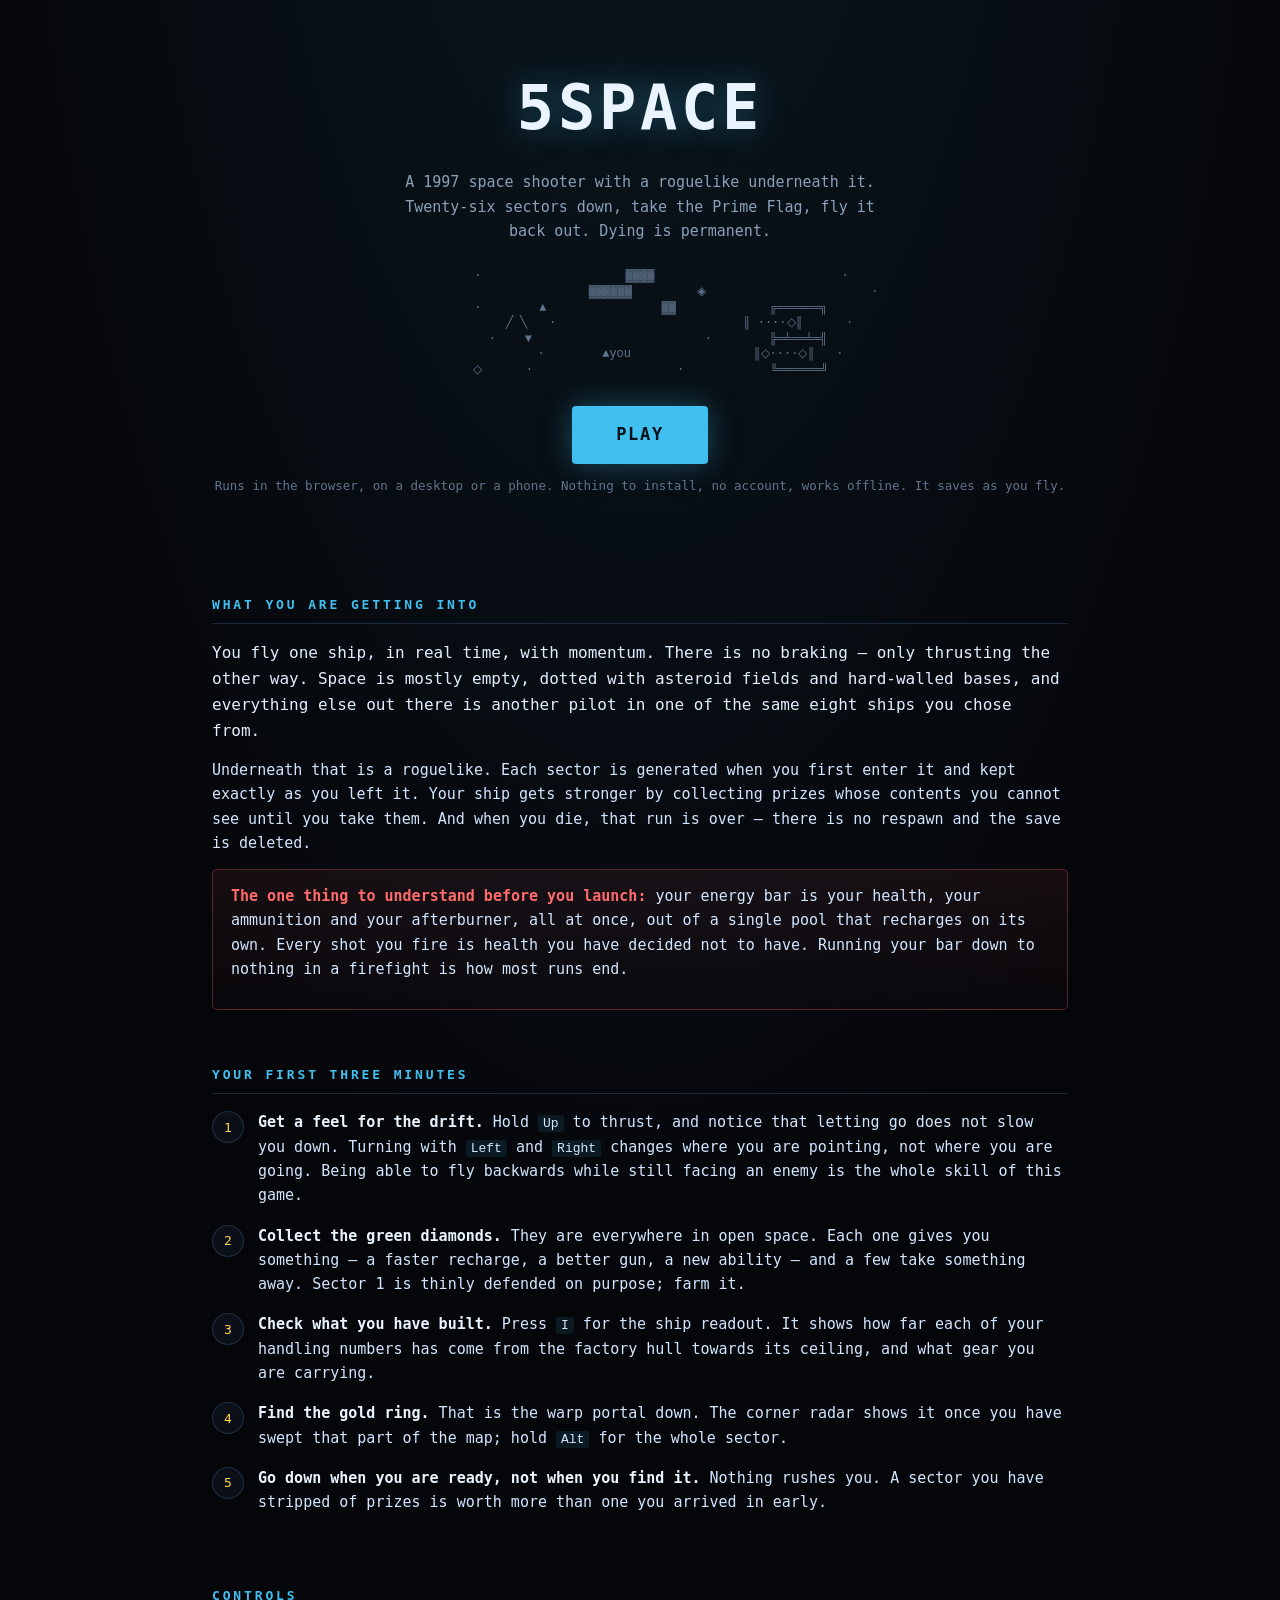
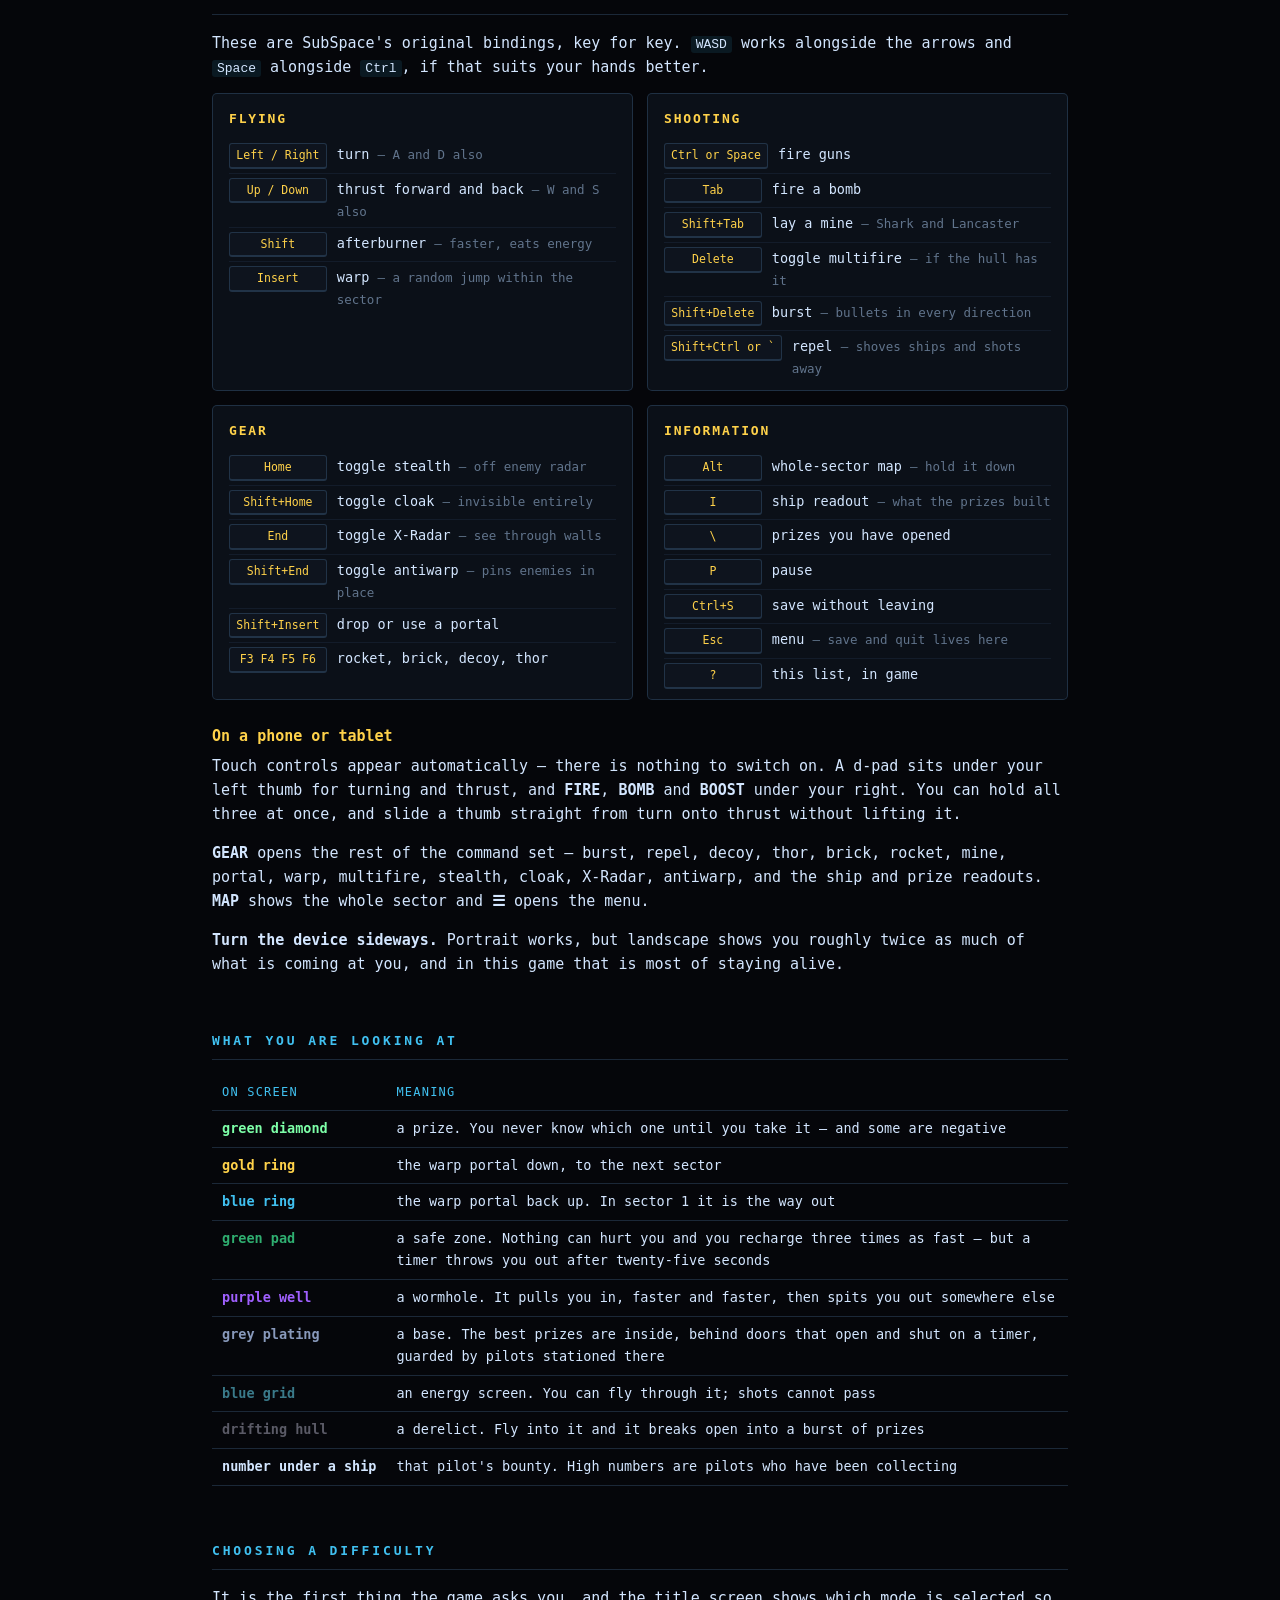
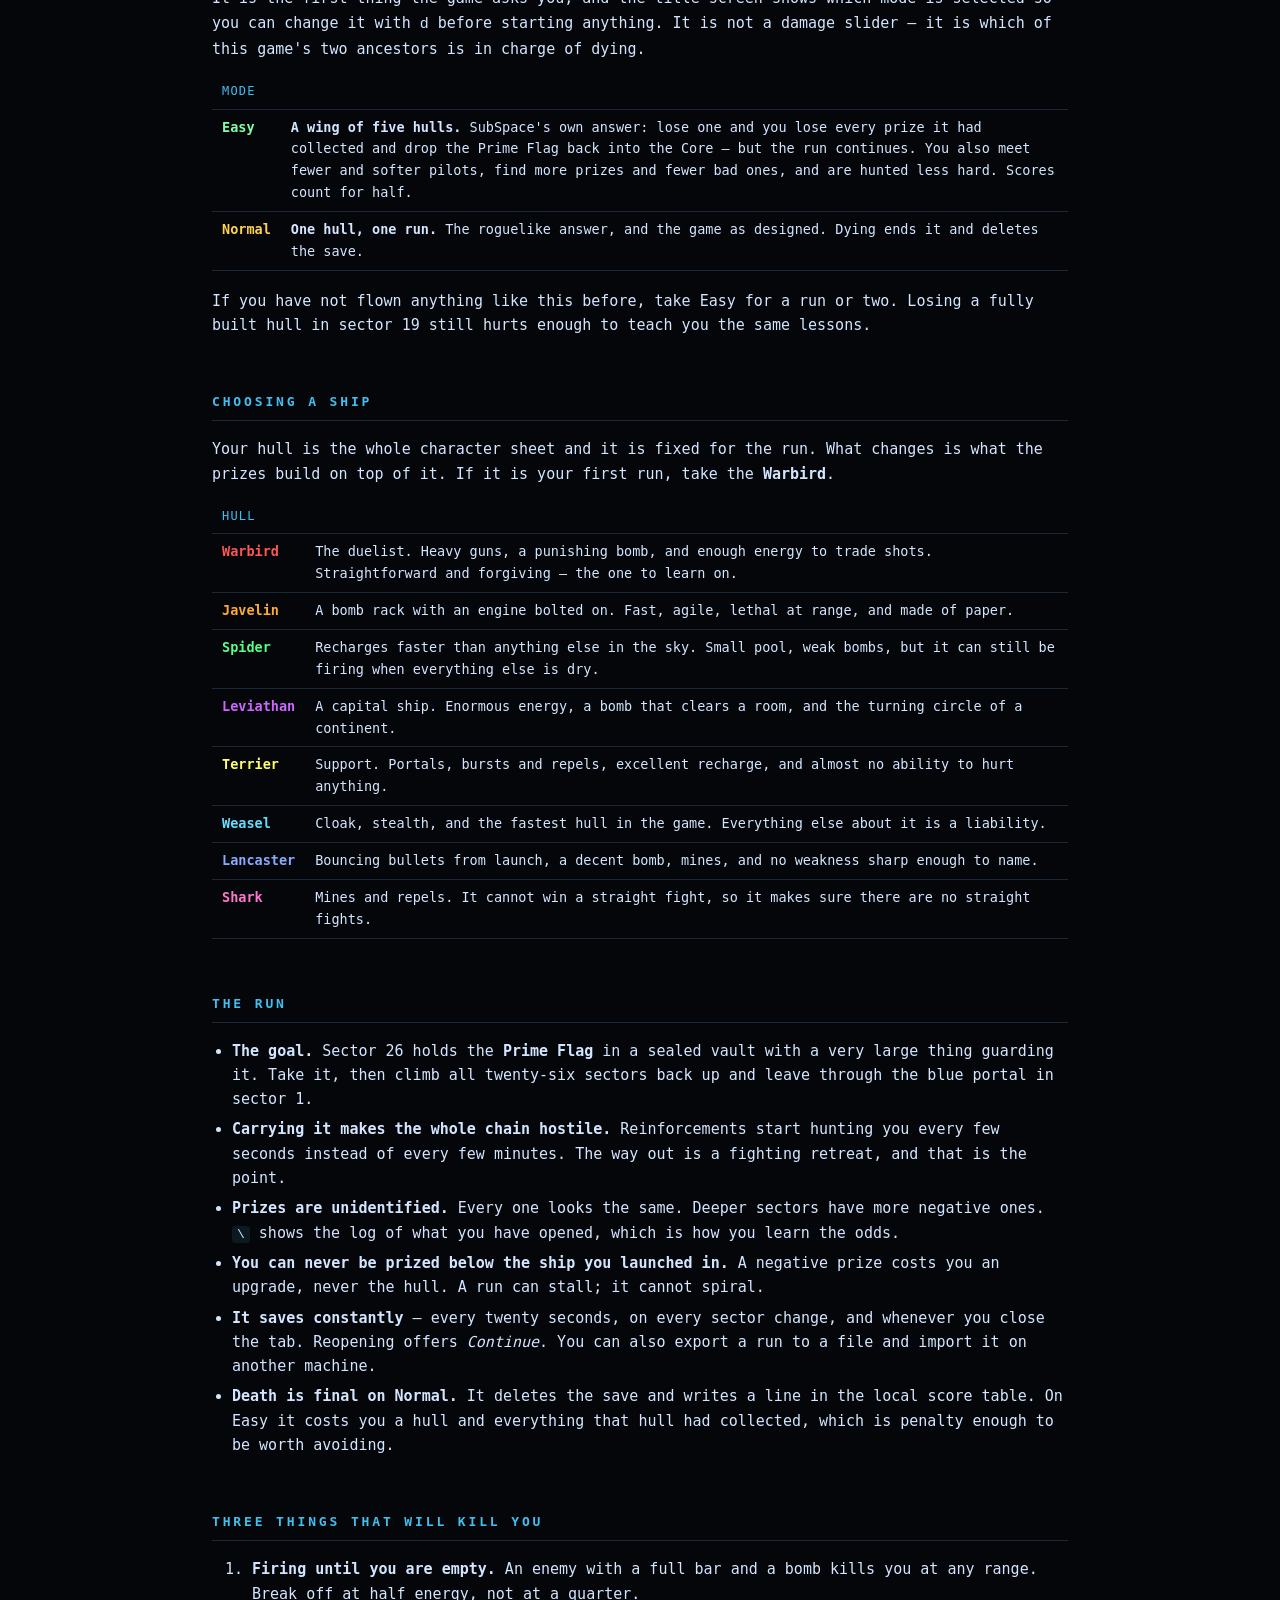
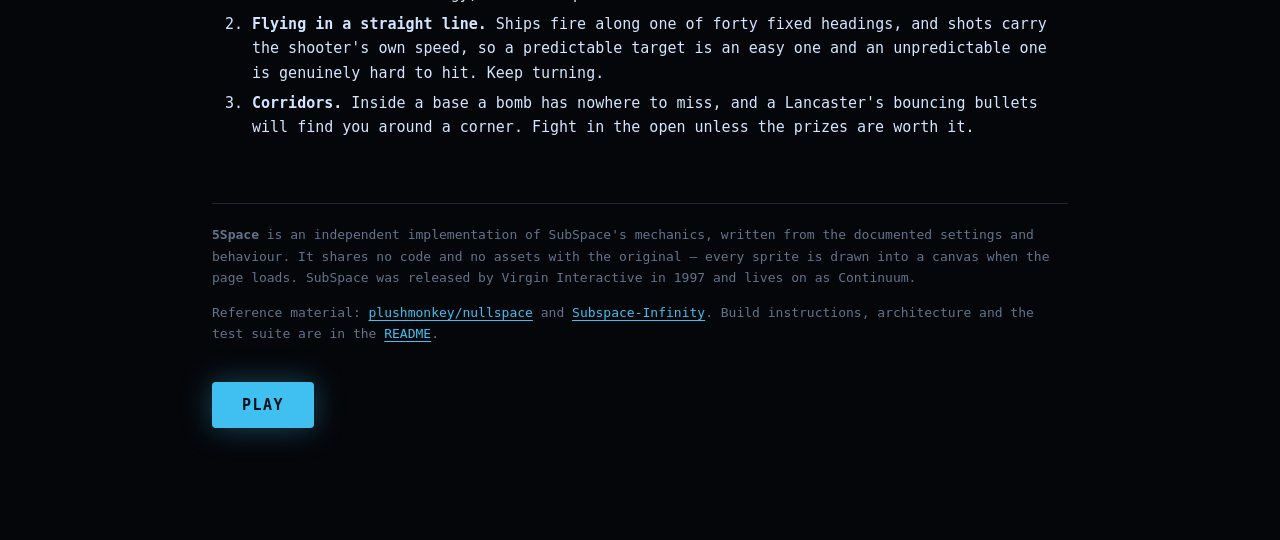
==== index.html @ 648a653d "Easy v2 Easy mode / UI fixes" ====
<!DOCTYPE html>
<html lang="en">
<head>
<meta charset="utf-8">
<meta name="viewport" content="width=device-width, initial-scale=1">
<title>5Space &mdash; a SubSpace roguelike</title>
<meta name="description" content="Fly a 1997 space shooter through twenty-six procedurally generated sectors. Find the Prime Flag, carry it back out. Dying is permanent. Runs in your browser, offline, with nothing to install.">
<meta name="color-scheme" content="dark">
<link rel="icon" href="data:image/svg+xml,%3Csvg xmlns='http://www.w3.org/2000/svg' viewBox='0 0 32 32'%3E%3Crect width='32' height='32' fill='%2305060a'/%3E%3Cpath d='M16 4 L26 27 L16 21 L6 27 Z' fill='%2340c0f0'/%3E%3C/svg%3E">
<style>
  :root {
    --bg: #05060a;
    --panel: #0b1018;
    --panel2: #0e141e;
    --ink: #d3e6ff;
    --dim: #8ba0b8;
    --faint: #61748c;
    --accent: #40c0f0;
    --gold: #ffd24a;
    --green: #7dffa8;
    --red: #ff6b6b;
    --edge: rgba(90, 140, 190, 0.26);
    --mono: "DejaVu Sans Mono", "Liberation Mono", Menlo, Consolas, "Courier New", monospace;
  }
  * { box-sizing: border-box; }
  html { scroll-behavior: smooth; }
  body {
    margin: 0;
    background:
      radial-gradient(ellipse 80% 50% at 50% -10%, rgba(64,192,240,0.10), transparent 70%),
      var(--bg);
    color: var(--ink);
    font-family: var(--mono);
    font-size: 15px;
    line-height: 1.62;
  }
  .wrap { max-width: 900px; margin: 0 auto; padding: 0 22px 90px; }
  a { color: var(--accent); text-decoration-thickness: 1px; text-underline-offset: 3px; }
  a:hover { color: var(--gold); }
  p { margin: 0 0 14px; }
  ul { margin: 0 0 14px; padding-left: 20px; }
  li { margin-bottom: 6px; }
  code { background: rgba(64,192,240,0.10); border-radius: 3px; padding: 1px 5px; font-size: 13px; }

  /* ---- hero ---------------------------------------------------------- */

  header { text-align: center; padding: 58px 0 30px; }
  h1 {
    font-size: clamp(34px, 8vw, 62px);
    margin: 0;
    letter-spacing: 0.06em;
    color: #eaf4ff;
    text-shadow: 0 0 34px rgba(64,192,240,0.42);
  }
  .tag { color: var(--dim); font-size: 15px; margin: 12px auto 0; max-width: 54ch; }
  .art {
    color: var(--faint);
    font-size: clamp(8px, 1.7vw, 12px);
    line-height: 1.3;
    margin: 26px 0 4px;
    white-space: pre;
    overflow-x: auto;
  }
  .play {
    display: inline-block;
    margin: 24px 0 10px;
    padding: 15px 44px;
    background: var(--accent);
    color: #04121c;
    font-family: var(--mono);
    font-weight: bold;
    font-size: 17px;
    letter-spacing: 0.1em;
    border-radius: 4px;
    text-decoration: none;
    box-shadow: 0 0 30px rgba(64,192,240,0.34);
  }
  .play:hover { background: var(--gold); color: #1c1404; box-shadow: 0 0 34px rgba(255,210,74,0.4); }
  .nodeps { color: var(--faint); font-size: 12.5px; margin-top: 2px; }

  /* ---- sections ------------------------------------------------------ */

  h2 {
    font-size: 13px;
    letter-spacing: 0.22em;
    text-transform: uppercase;
    color: var(--accent);
    margin: 54px 0 16px;
    padding-bottom: 8px;
    border-bottom: 1px solid var(--edge);
  }
  h3 { font-size: 15px; margin: 24px 0 6px; color: var(--gold); }
  .lede { font-size: 16px; color: #e2eeff; }

  /* ---- quickstart ---------------------------------------------------- */

  ol.steps { counter-reset: step; list-style: none; padding: 0; margin: 0; }
  ol.steps > li {
    counter-increment: step;
    position: relative;
    padding: 0 0 16px 46px;
    margin: 0;
  }
  ol.steps > li::before {
    content: counter(step);
    position: absolute;
    left: 0; top: 1px;
    width: 30px; height: 30px;
    border: 1px solid var(--edge);
    border-radius: 50%;
    color: var(--gold);
    font-size: 13px;
    display: flex; align-items: center; justify-content: center;
    background: var(--panel);
  }
  ol.steps b { color: #eaf4ff; }

  /* ---- control cards ------------------------------------------------- */

  .cards { display: grid; grid-template-columns: repeat(auto-fit, minmax(300px, 1fr)); gap: 14px; }
  .card {
    background: var(--panel);
    border: 1px solid var(--edge);
    border-radius: 5px;
    padding: 14px 16px 6px;
  }
  .card h3 { margin: 0 0 10px; font-size: 13px; letter-spacing: 0.14em; text-transform: uppercase; }
  .keyrow { display: flex; gap: 10px; align-items: baseline; padding: 4px 0; border-top: 1px solid rgba(90,140,190,0.10); }
  .card .keyrow:first-of-type { border-top: 0; }
  .keyrow kbd {
    flex: 0 0 auto;
    min-width: 8.5em;
    border: 1px solid var(--edge);
    border-bottom-width: 2px;
    border-radius: 3px;
    background: var(--panel2);
    color: var(--gold);
    font-family: var(--mono);
    font-size: 11.5px;
    padding: 2px 6px;
    text-align: center;
    white-space: nowrap;
  }
  .keyrow span { font-size: 13.5px; color: var(--ink); }
  .keyrow em { color: var(--faint); font-style: normal; font-size: 12.5px; }

  /* ---- tables -------------------------------------------------------- */

  table { border-collapse: collapse; width: 100%; margin: 0 0 18px; font-size: 13.5px; }
  th, td { text-align: left; padding: 7px 10px; border-bottom: 1px solid var(--edge); vertical-align: top; }
  th { color: var(--accent); font-weight: normal; font-size: 12px; letter-spacing: 0.1em; text-transform: uppercase; }
  .hulls td:first-child { font-weight: bold; white-space: nowrap; }
  .legend td:first-child { white-space: nowrap; font-weight: bold; width: 1%; }

  /* ---- callout ------------------------------------------------------- */

  .callout {
    background: linear-gradient(180deg, rgba(255,107,107,0.07), rgba(255,107,107,0.02));
    border: 1px solid rgba(255,107,107,0.3);
    border-radius: 5px;
    padding: 14px 18px;
    margin: 0 0 18px;
  }
  .callout strong { color: var(--red); }

  footer {
    margin-top: 64px; padding-top: 20px;
    border-top: 1px solid var(--edge);
    color: var(--faint); font-size: 13px;
  }

  @media (max-width: 620px) {
    body { font-size: 14px; }
    .wrap { padding: 0 14px 60px; }
    header { padding: 34px 0 20px; }
    .keyrow { flex-direction: column; gap: 2px; }
    .keyrow kbd { min-width: 0; align-self: flex-start; }
  }
</style>
</head>
<body>
<div class="wrap">

<header>
  <h1>5SPACE</h1>
  <p class="tag">A 1997 space shooter with a roguelike underneath it.
  Twenty-six sectors down, take the Prime Flag, fly it back out.
  Dying is permanent.</p>

<pre class="art">
      ·                    ▓▓▓▓                          ·
                          ▓▓▓▓▓▓         ◈                       ·
   ·        ▲                ▓▓             ╔══════╗
           ╱ ╲   ·                          ║ ····◇║      ·
     ·    ▼                        ·        ╠═╧══╧═╣
              ·        ▲you                 ║◇····◇║   ·
   ◇      ·                    ·            ╚══════╝
</pre>

  <a class="play" href="play.html">PLAY</a>
  <p class="nodeps">Runs in the browser, on a desktop or a phone. Nothing to install,
  no account, works offline. It saves as you fly.</p>
</header>

<h2>What you are getting into</h2>

<p class="lede">You fly one ship, in real time, with momentum. There is no braking &mdash;
only thrusting the other way. Space is mostly empty, dotted with asteroid fields and
hard-walled bases, and everything else out there is another pilot in one of the same
eight ships you chose from.</p>

<p>Underneath that is a roguelike. Each sector is generated when you first enter it and
kept exactly as you left it. Your ship gets stronger by collecting prizes whose contents
you cannot see until you take them. And when you die, that run is over &mdash; there is no
respawn and the save is deleted.</p>

<div class="callout">
<p><strong>The one thing to understand before you launch:</strong> your energy bar is
your health, your ammunition and your afterburner, all at once, out of a single pool that
recharges on its own. Every shot you fire is health you have decided not to have. Running
your bar down to nothing in a firefight is how most runs end.</p>
</div>

<h2>Your first three minutes</h2>

<ol class="steps">
  <li><b>Get a feel for the drift.</b> Hold <code>Up</code> to thrust, and notice that
    letting go does not slow you down. Turning with <code>Left</code> and <code>Right</code>
    changes where you are pointing, not where you are going. Being able to fly backwards
    while still facing an enemy is the whole skill of this game.</li>
  <li><b>Collect the green diamonds.</b> They are everywhere in open space. Each one gives
    you something &mdash; a faster recharge, a better gun, a new ability &mdash; and a few
    take something away. Sector 1 is thinly defended on purpose; farm it.</li>
  <li><b>Check what you have built.</b> Press <code>I</code> for the ship readout. It shows
    how far each of your handling numbers has come from the factory hull towards its
    ceiling, and what gear you are carrying.</li>
  <li><b>Find the gold ring.</b> That is the warp portal down. The corner radar shows it
    once you have swept that part of the map; hold <code>Alt</code> for the whole sector.</li>
  <li><b>Go down when you are ready, not when you find it.</b> Nothing rushes you.
    A sector you have stripped of prizes is worth more than one you arrived in early.</li>
</ol>

<h2>Controls</h2>

<p>These are SubSpace's original bindings, key for key. <code>WASD</code> works alongside
the arrows and <code>Space</code> alongside <code>Ctrl</code>, if that suits your hands
better.</p>

<div class="cards">

  <div class="card">
    <h3>Flying</h3>
    <div class="keyrow"><kbd>Left / Right</kbd><span>turn <em>&mdash; A and D also</em></span></div>
    <div class="keyrow"><kbd>Up / Down</kbd><span>thrust forward and back <em>&mdash; W and S also</em></span></div>
    <div class="keyrow"><kbd>Shift</kbd><span>afterburner <em>&mdash; faster, eats energy</em></span></div>
    <div class="keyrow"><kbd>Insert</kbd><span>warp <em>&mdash; a random jump within the sector</em></span></div>
  </div>

  <div class="card">
    <h3>Shooting</h3>
    <div class="keyrow"><kbd>Ctrl or Space</kbd><span>fire guns</span></div>
    <div class="keyrow"><kbd>Tab</kbd><span>fire a bomb</span></div>
    <div class="keyrow"><kbd>Shift+Tab</kbd><span>lay a mine <em>&mdash; Shark and Lancaster</em></span></div>
    <div class="keyrow"><kbd>Delete</kbd><span>toggle multifire <em>&mdash; if the hull has it</em></span></div>
    <div class="keyrow"><kbd>Shift+Delete</kbd><span>burst <em>&mdash; bullets in every direction</em></span></div>
    <div class="keyrow"><kbd>Shift+Ctrl or `</kbd><span>repel <em>&mdash; shoves ships and shots away</em></span></div>
  </div>

  <div class="card">
    <h3>Gear</h3>
    <div class="keyrow"><kbd>Home</kbd><span>toggle stealth <em>&mdash; off enemy radar</em></span></div>
    <div class="keyrow"><kbd>Shift+Home</kbd><span>toggle cloak <em>&mdash; invisible entirely</em></span></div>
    <div class="keyrow"><kbd>End</kbd><span>toggle X-Radar <em>&mdash; see through walls</em></span></div>
    <div class="keyrow"><kbd>Shift+End</kbd><span>toggle antiwarp <em>&mdash; pins enemies in place</em></span></div>
    <div class="keyrow"><kbd>Shift+Insert</kbd><span>drop or use a portal</span></div>
    <div class="keyrow"><kbd>F3 F4 F5 F6</kbd><span>rocket, brick, decoy, thor</span></div>
  </div>

  <div class="card">
    <h3>Information</h3>
    <div class="keyrow"><kbd>Alt</kbd><span>whole-sector map <em>&mdash; hold it down</em></span></div>
    <div class="keyrow"><kbd>I</kbd><span>ship readout <em>&mdash; what the prizes built</em></span></div>
    <div class="keyrow"><kbd>\</kbd><span>prizes you have opened</span></div>
    <div class="keyrow"><kbd>P</kbd><span>pause</span></div>
    <div class="keyrow"><kbd>Ctrl+S</kbd><span>save without leaving</span></div>
    <div class="keyrow"><kbd>Esc</kbd><span>menu <em>&mdash; save and quit lives here</em></span></div>
    <div class="keyrow"><kbd>?</kbd><span>this list, in game</span></div>
  </div>

</div>

<h3>On a phone or tablet</h3>

<p>Touch controls appear automatically &mdash; there is nothing to switch on. A d-pad
sits under your left thumb for turning and thrust, and <strong>FIRE</strong>,
<strong>BOMB</strong> and <strong>BOOST</strong> under your right. You can hold all
three at once, and slide a thumb straight from turn onto thrust without lifting it.</p>

<p><strong>GEAR</strong> opens the rest of the command set &mdash; burst, repel, decoy,
thor, brick, rocket, mine, portal, warp, multifire, stealth, cloak, X-Radar, antiwarp,
and the ship and prize readouts. <strong>MAP</strong> shows the whole sector and
<strong>☰</strong> opens the menu.</p>

<p><strong>Turn the device sideways.</strong> Portrait works, but landscape shows you
roughly twice as much of what is coming at you, and in this game that is most of
staying alive.</p>

<h2>What you are looking at</h2>

<table class="legend">
  <tr><th>On screen</th><th>Meaning</th></tr>
  <tr><td style="color:#7dffa8">green diamond</td><td>a prize. You never know which one until you take it &mdash; and some are negative</td></tr>
  <tr><td style="color:#ffd24a">gold ring</td><td>the warp portal down, to the next sector</td></tr>
  <tr><td style="color:#40c0f0">blue ring</td><td>the warp portal back up. In sector 1 it is the way out</td></tr>
  <tr><td style="color:#2fae70">green pad</td><td>a safe zone. Nothing can hurt you and you recharge three times as fast &mdash; but a timer throws you out after twenty-five seconds</td></tr>
  <tr><td style="color:#a060ff">purple well</td><td>a wormhole. It pulls you in, faster and faster, then spits you out somewhere else</td></tr>
  <tr><td style="color:#8899bb">grey plating</td><td>a base. The best prizes are inside, behind doors that open and shut on a timer, guarded by pilots stationed there</td></tr>
  <tr><td style="color:#3a7a8a">blue grid</td><td>an energy screen. You can fly through it; shots cannot pass</td></tr>
  <tr><td style="color:#5a5a66">drifting hull</td><td>a derelict. Fly into it and it breaks open into a burst of prizes</td></tr>
  <tr><td>number under a ship</td><td>that pilot's bounty. High numbers are pilots who have been collecting</td></tr>
</table>

<h2>Choosing a difficulty</h2>

<p>It is the first thing the game asks you, and the title screen shows which mode is
selected so you can change it with <kbd>d</kbd> before starting anything. It is not a
damage slider &mdash; it is which of this game's two ancestors is in charge of dying.</p>

<table class="hulls">
  <tr><th>Mode</th><th></th></tr>
  <tr><td style="color:#7dffa8">Easy</td><td><strong>A wing of five hulls.</strong> SubSpace's own
    answer: lose one and you lose every prize it had collected and drop the Prime Flag back
    into the Core &mdash; but the run continues. You also meet fewer and softer pilots, find
    more prizes and fewer bad ones, and are hunted less hard. Scores count for half.</td></tr>
  <tr><td style="color:#ffd24a">Normal</td><td><strong>One hull, one run.</strong> The roguelike
    answer, and the game as designed. Dying ends it and deletes the save.</td></tr>
</table>

<p class="note">If you have not flown anything like this before, take Easy for a run or two.
Losing a fully built hull in sector 19 still hurts enough to teach you the same lessons.</p>

<h2>Choosing a ship</h2>

<p>Your hull is the whole character sheet and it is fixed for the run. What changes is what
the prizes build on top of it. If it is your first run, take the <strong>Warbird</strong>.</p>

<table class="hulls">
  <tr><th>Hull</th><th></th></tr>
  <tr><td style="color:#ff5555">Warbird</td><td>The duelist. Heavy guns, a punishing bomb, and enough energy to trade shots. Straightforward and forgiving &mdash; the one to learn on.</td></tr>
  <tr><td style="color:#ffaa33">Javelin</td><td>A bomb rack with an engine bolted on. Fast, agile, lethal at range, and made of paper.</td></tr>
  <tr><td style="color:#55ff88">Spider</td><td>Recharges faster than anything else in the sky. Small pool, weak bombs, but it can still be firing when everything else is dry.</td></tr>
  <tr><td style="color:#cc66ff">Leviathan</td><td>A capital ship. Enormous energy, a bomb that clears a room, and the turning circle of a continent.</td></tr>
  <tr><td style="color:#ffff66">Terrier</td><td>Support. Portals, bursts and repels, excellent recharge, and almost no ability to hurt anything.</td></tr>
  <tr><td style="color:#66ddff">Weasel</td><td>Cloak, stealth, and the fastest hull in the game. Everything else about it is a liability.</td></tr>
  <tr><td style="color:#88aaff">Lancaster</td><td>Bouncing bullets from launch, a decent bomb, mines, and no weakness sharp enough to name.</td></tr>
  <tr><td style="color:#ff77cc">Shark</td><td>Mines and repels. It cannot win a straight fight, so it makes sure there are no straight fights.</td></tr>
</table>

<h2>The run</h2>

<ul>
  <li><strong>The goal.</strong> Sector 26 holds the <strong>Prime Flag</strong> in a sealed
    vault with a very large thing guarding it. Take it, then climb all twenty-six sectors
    back up and leave through the blue portal in sector 1.</li>
  <li><strong>Carrying it makes the whole chain hostile.</strong> Reinforcements start
    hunting you every few seconds instead of every few minutes. The way out is a fighting
    retreat, and that is the point.</li>
  <li><strong>Prizes are unidentified.</strong> Every one looks the same. Deeper sectors
    have more negative ones. <code>\</code> shows the log of what you have opened, which is
    how you learn the odds.</li>
  <li><strong>You can never be prized below the ship you launched in.</strong> A negative
    prize costs you an upgrade, never the hull. A run can stall; it cannot spiral.</li>
  <li><strong>It saves constantly</strong> &mdash; every twenty seconds, on every sector
    change, and whenever you close the tab. Reopening offers <em>Continue</em>. You can also
    export a run to a file and import it on another machine.</li>
  <li><strong>Death is final on Normal.</strong> It deletes the save and writes a line in
    the local score table. On Easy it costs you a hull and everything that hull had
    collected, which is penalty enough to be worth avoiding.</li>
</ul>

<h2>Three things that will kill you</h2>

<ol>
  <li><strong>Firing until you are empty.</strong> An enemy with a full bar and a bomb kills
    you at any range. Break off at half energy, not at a quarter.</li>
  <li><strong>Flying in a straight line.</strong> Ships fire along one of forty fixed
    headings, and shots carry the shooter's own speed, so a predictable target is an easy
    one and an unpredictable one is genuinely hard to hit. Keep turning.</li>
  <li><strong>Corridors.</strong> Inside a base a bomb has nowhere to miss, and a Lancaster's
    bouncing bullets will find you around a corner. Fight in the open unless the prizes are
    worth it.</li>
</ol>

<footer>
  <p><strong>5Space</strong> is an independent implementation of SubSpace's mechanics,
  written from the documented settings and behaviour. It shares no code and no assets with
  the original &mdash; every sprite is drawn into a canvas when the page loads. SubSpace was
  released by Virgin Interactive in 1997 and lives on as Continuum.</p>
  <p>Reference material:
  <a href="https://github.com/plushmonkey/nullspace">plushmonkey/nullspace</a> and
  <a href="https://github.com/assofohdz/Subspace-Infinity">Subspace-Infinity</a>.
  Build instructions, architecture and the test suite are in the
  <a href="README.md">README</a>.</p>
  <p><a class="play" style="padding:11px 30px;font-size:15px" href="play.html">PLAY</a></p>
</footer>

</div>
</body>
</html>
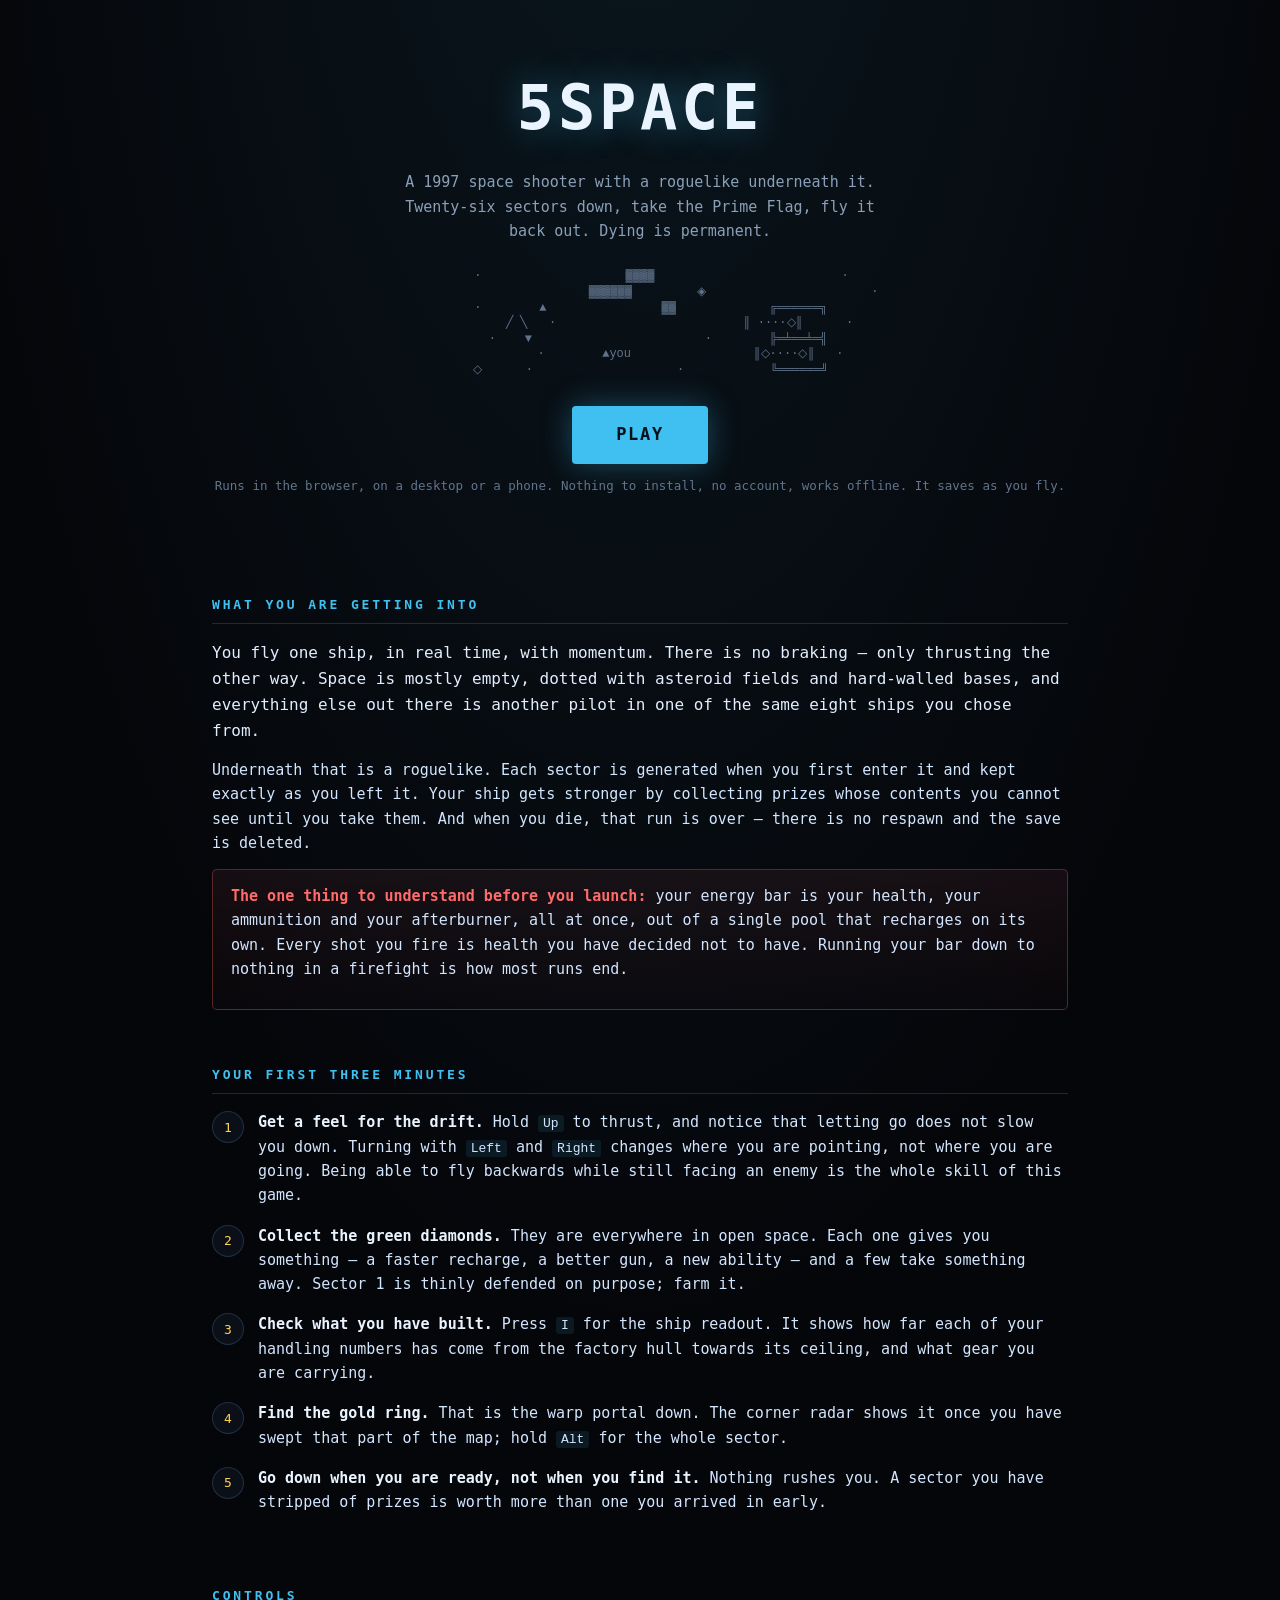
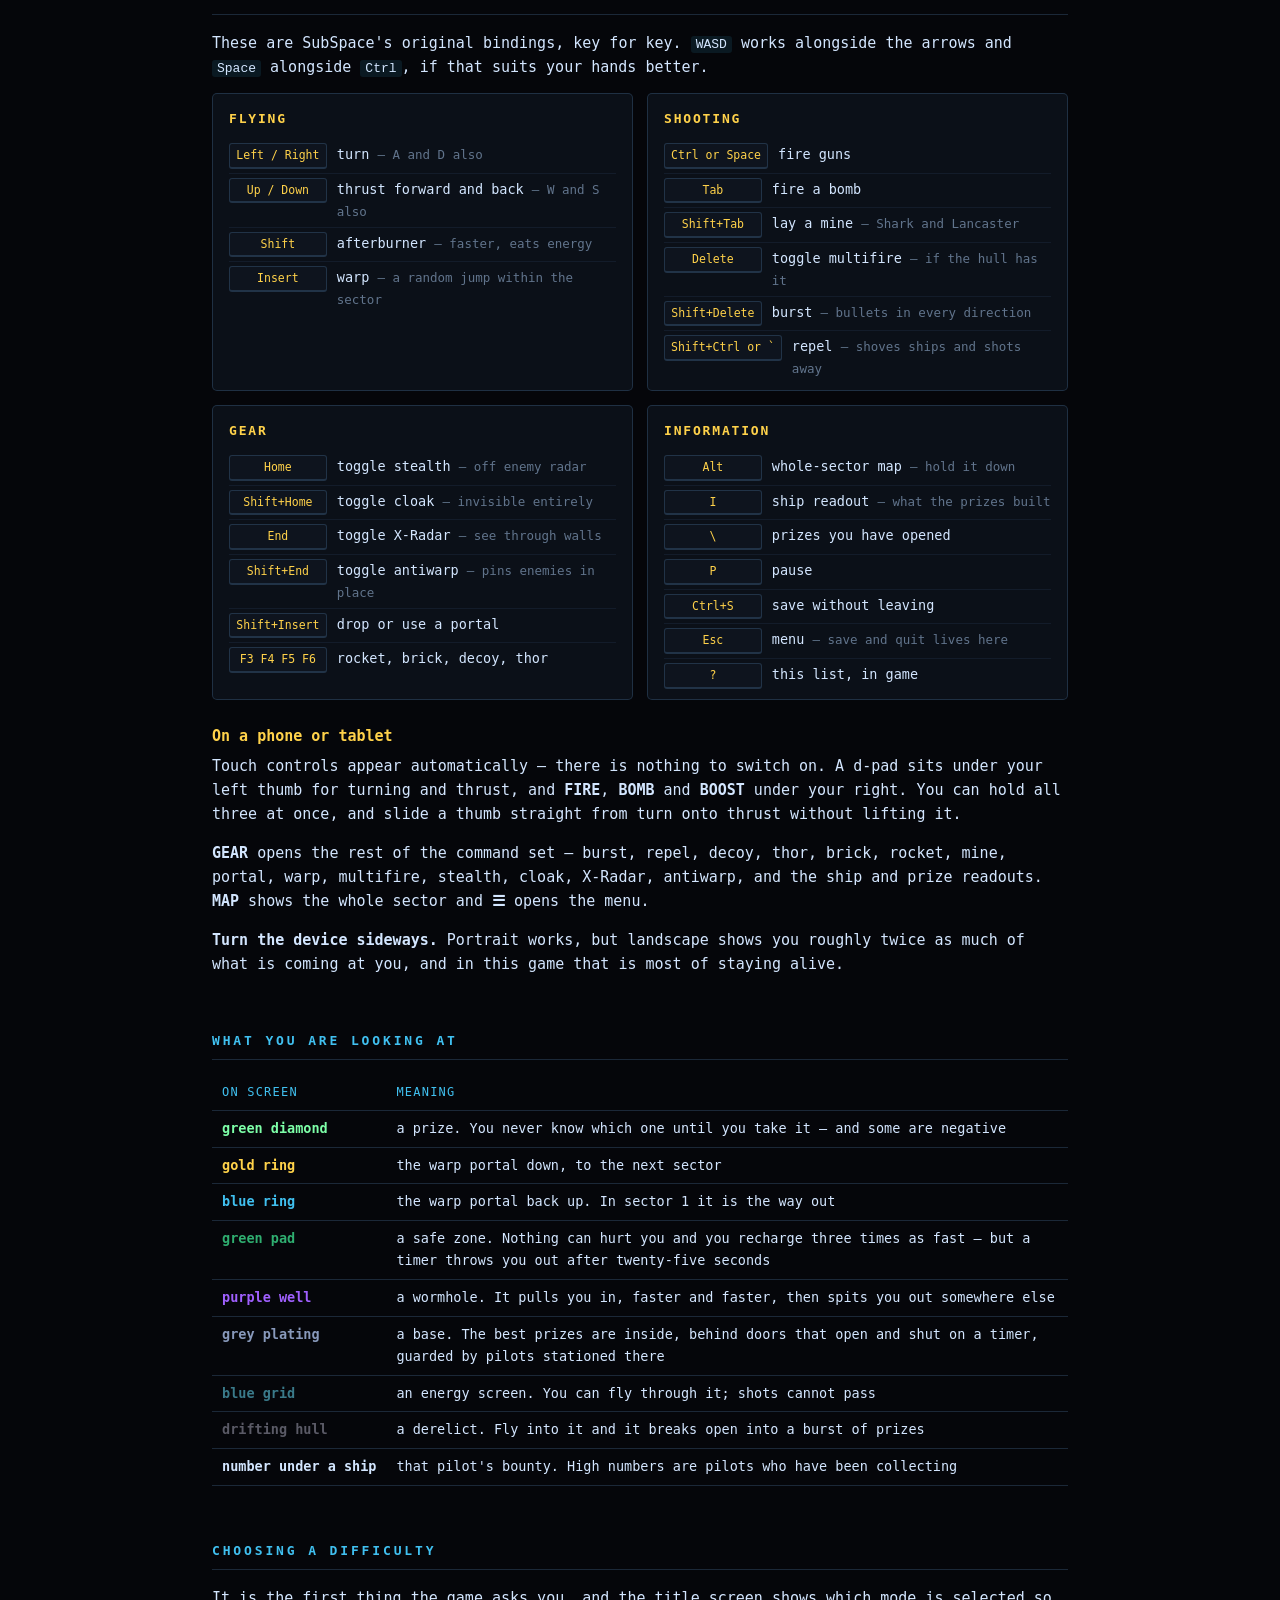
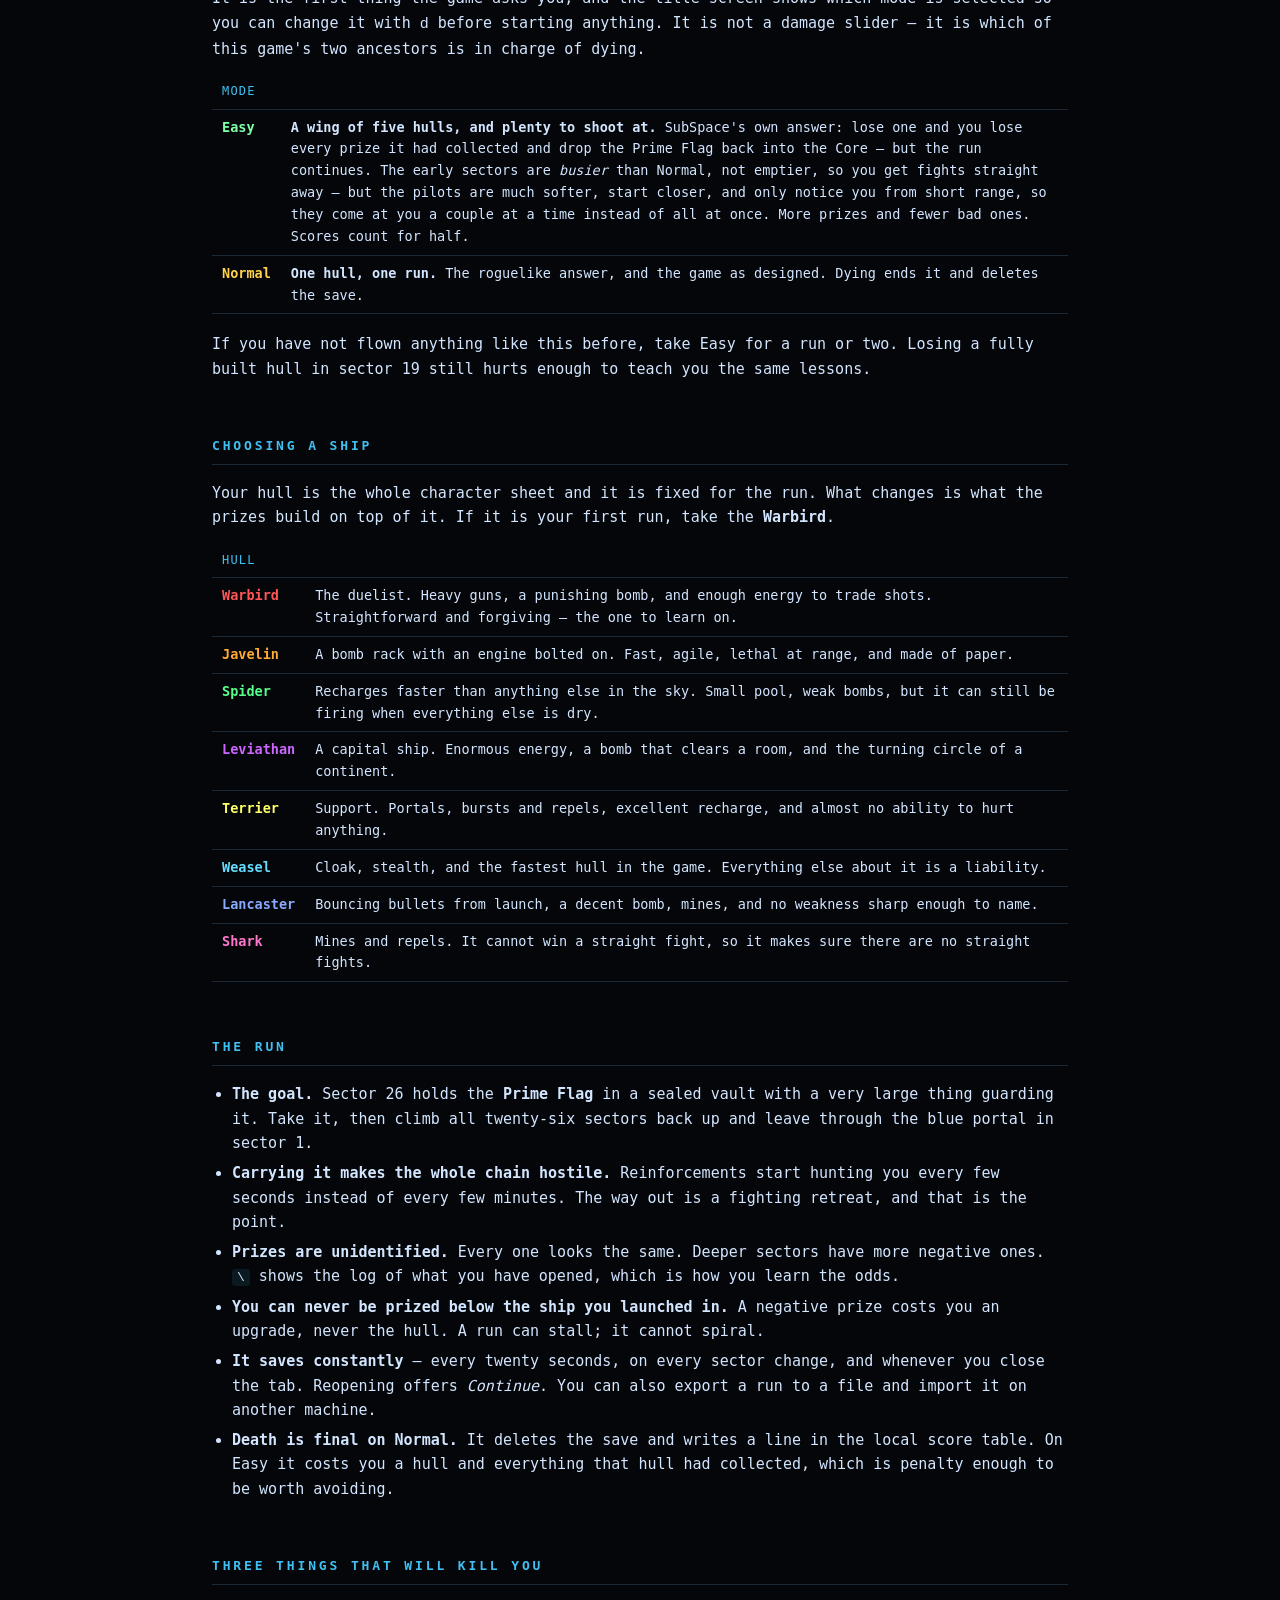
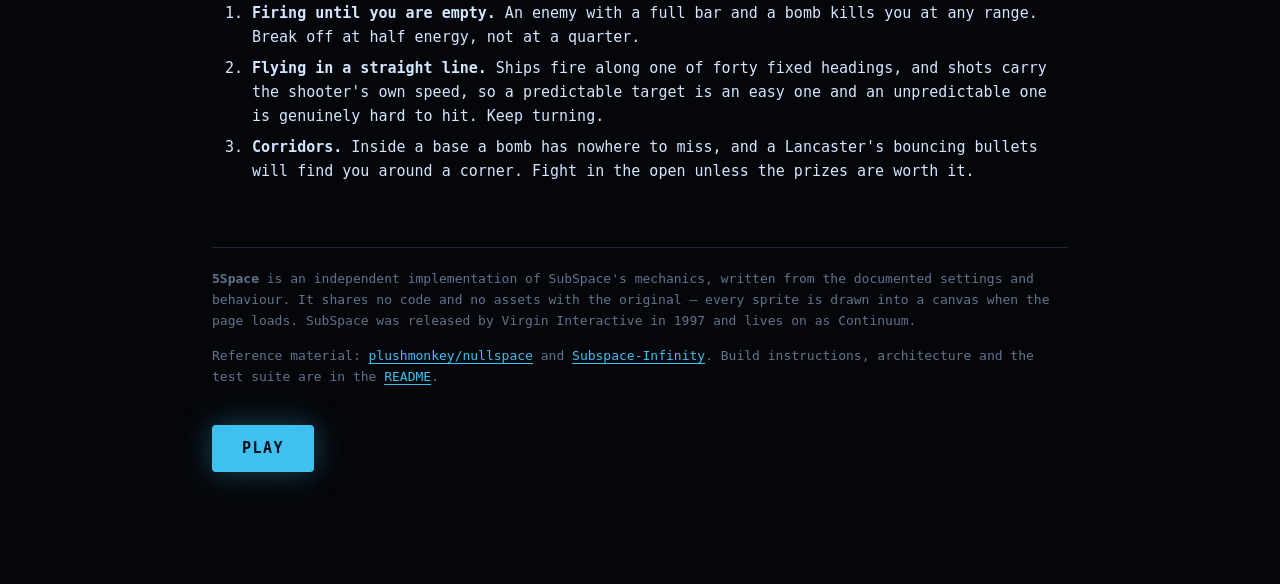
==== commit 3258c3d2: "Easy dev v3 Added more enemies to facilitate faster play and learning" ====
--- a/index.html
+++ b/index.html
@@ -328,10 +328,13 @@
 
 <table class="hulls">
   <tr><th>Mode</th><th></th></tr>
-  <tr><td style="color:#7dffa8">Easy</td><td><strong>A wing of five hulls.</strong> SubSpace's own
-    answer: lose one and you lose every prize it had collected and drop the Prime Flag back
-    into the Core &mdash; but the run continues. You also meet fewer and softer pilots, find
-    more prizes and fewer bad ones, and are hunted less hard. Scores count for half.</td></tr>
+  <tr><td style="color:#7dffa8">Easy</td><td><strong>A wing of five hulls, and plenty to shoot
+    at.</strong> SubSpace's own answer: lose one and you lose every prize it had collected and
+    drop the Prime Flag back into the Core &mdash; but the run continues. The early sectors are
+    <em>busier</em> than Normal, not emptier, so you get fights straight away &mdash; but the
+    pilots are much softer, start closer, and only notice you from short range, so they come at
+    you a couple at a time instead of all at once. More prizes and fewer bad ones. Scores count
+    for half.</td></tr>
   <tr><td style="color:#ffd24a">Normal</td><td><strong>One hull, one run.</strong> The roguelike
     answer, and the game as designed. Dying ends it and deletes the save.</td></tr>
 </table>
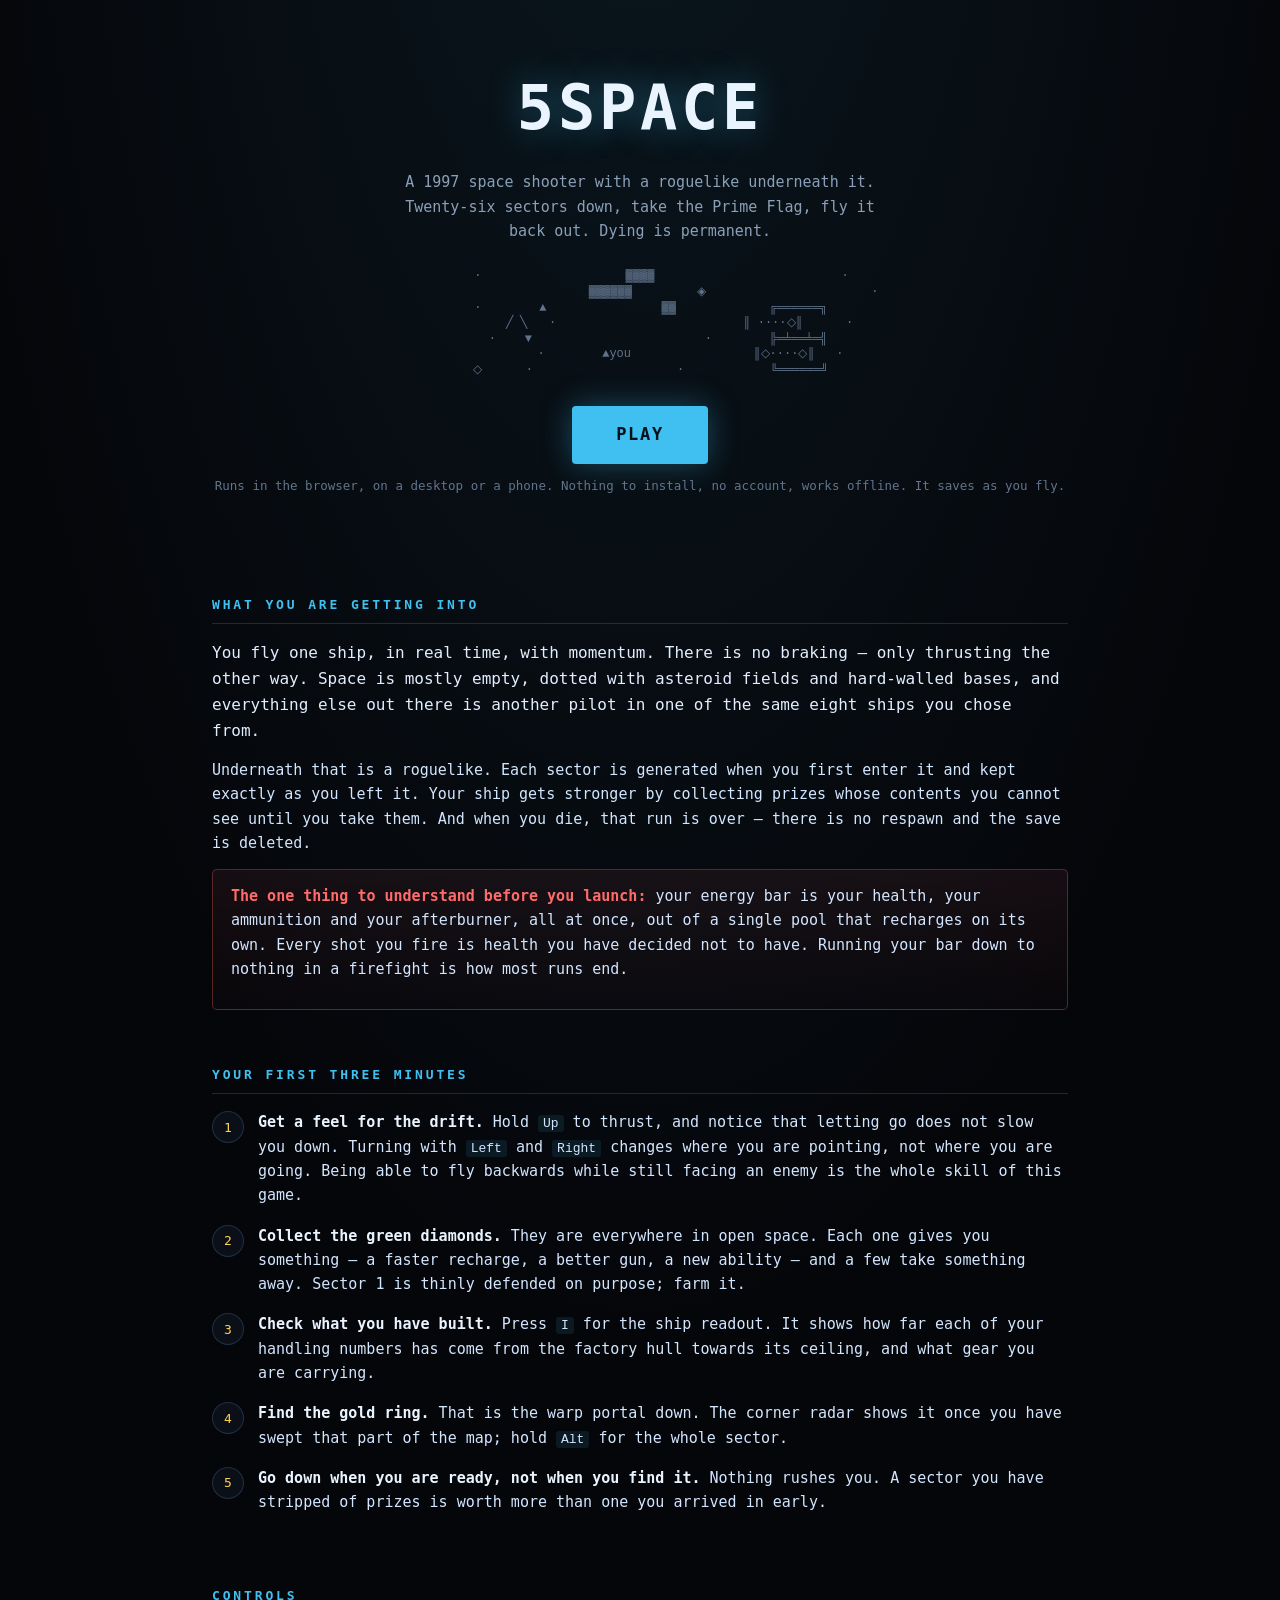
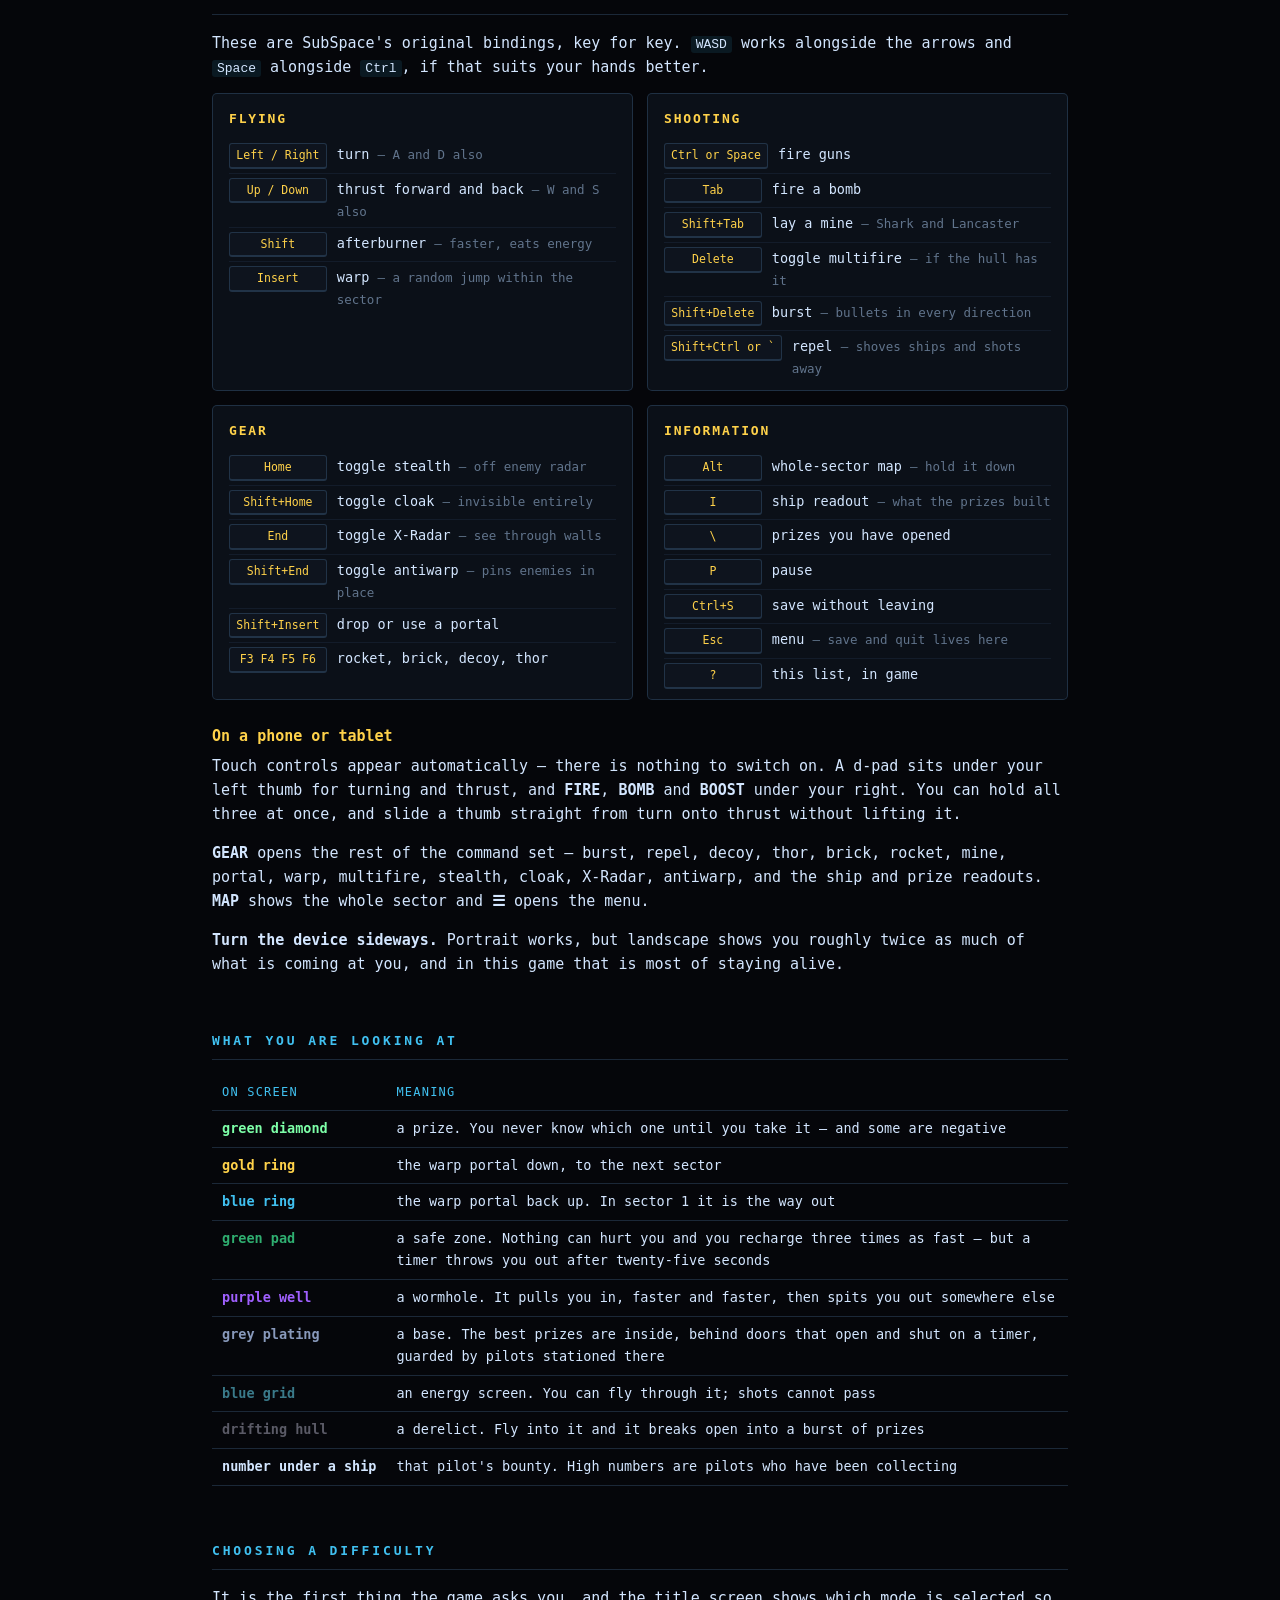
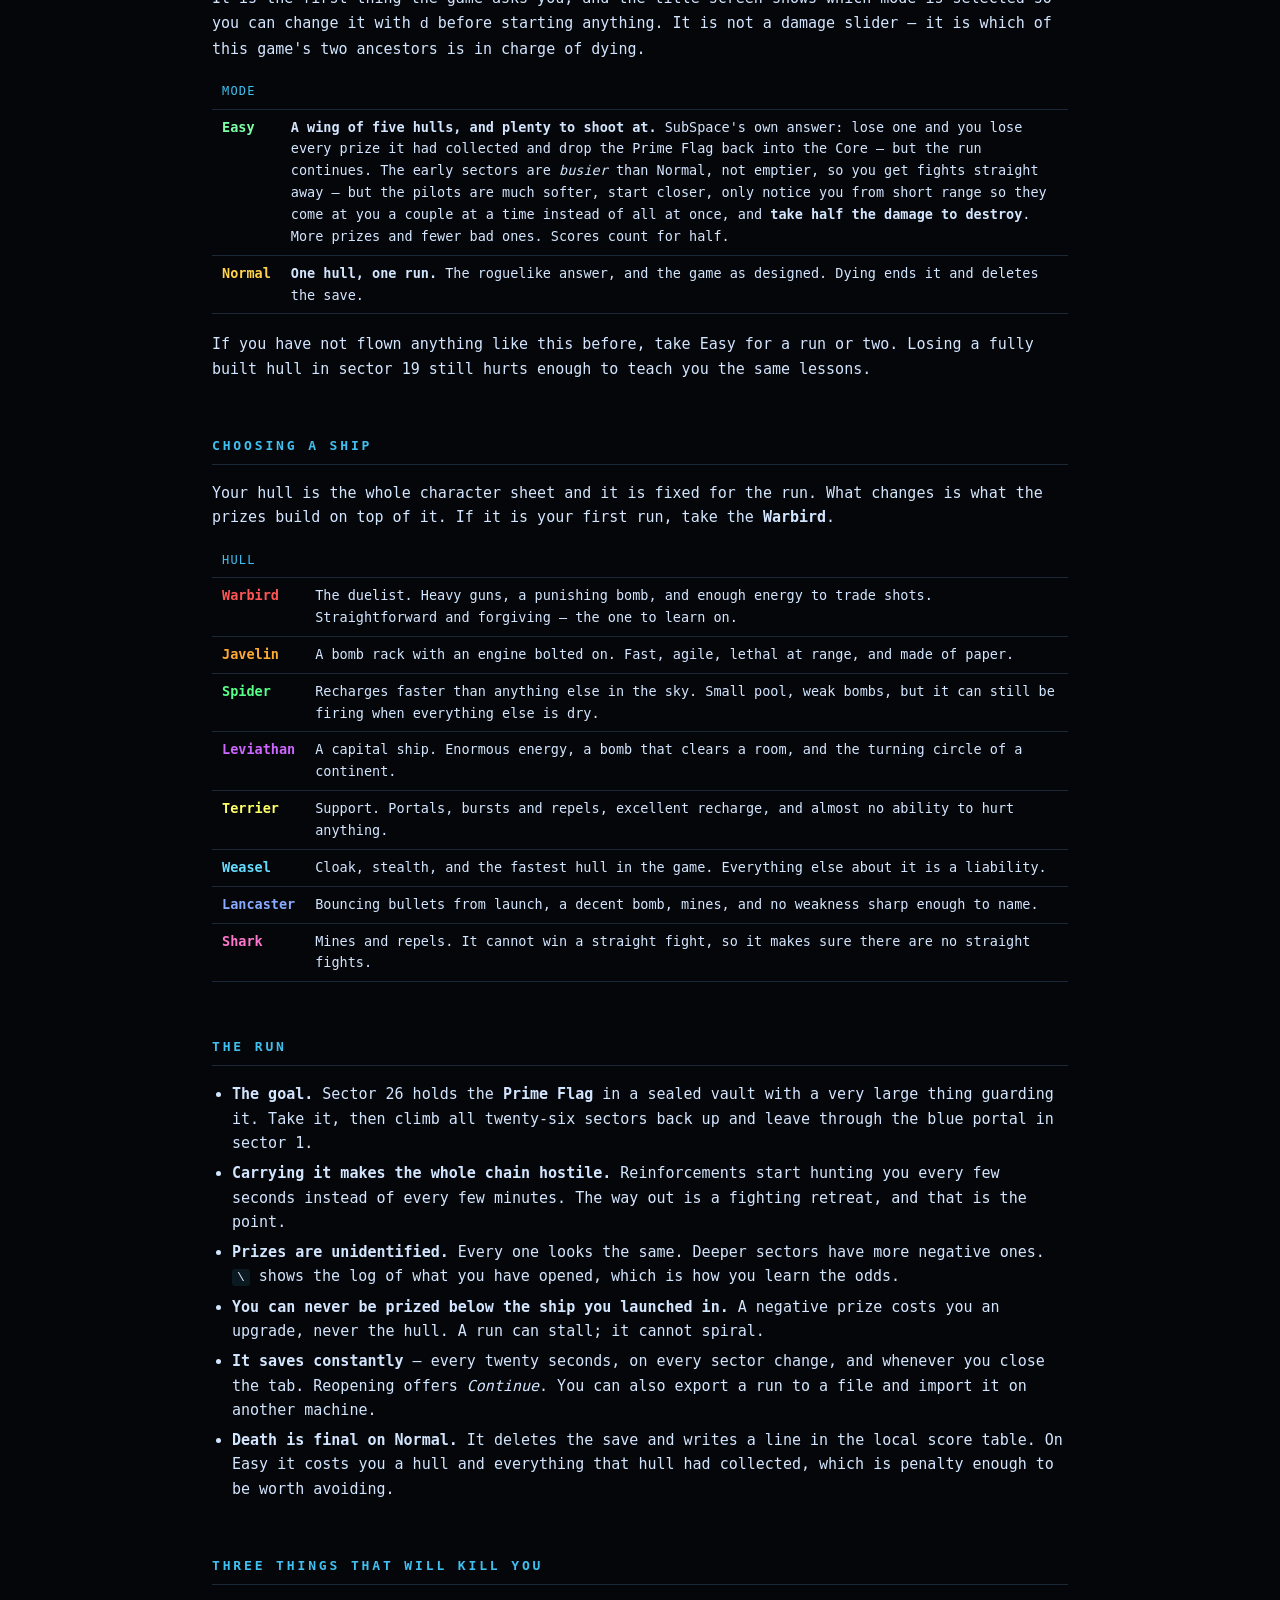
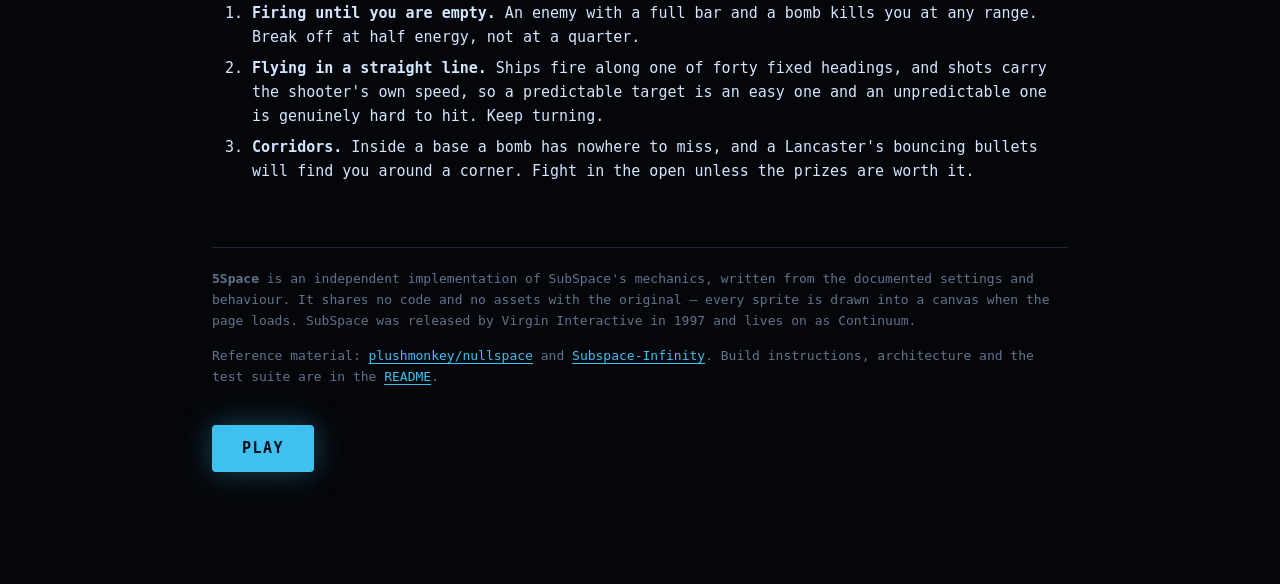
==== commit 460cc730: "Easy mode adjustments Easy mode adjustments" ====
--- a/index.html
+++ b/index.html
@@ -332,9 +332,9 @@
     at.</strong> SubSpace's own answer: lose one and you lose every prize it had collected and
     drop the Prime Flag back into the Core &mdash; but the run continues. The early sectors are
     <em>busier</em> than Normal, not emptier, so you get fights straight away &mdash; but the
-    pilots are much softer, start closer, and only notice you from short range, so they come at
-    you a couple at a time instead of all at once. More prizes and fewer bad ones. Scores count
-    for half.</td></tr>
+    pilots are much softer, start closer, only notice you from short range so they come at you a
+    couple at a time instead of all at once, and <strong>take half the damage to destroy</strong>.
+    More prizes and fewer bad ones. Scores count for half.</td></tr>
   <tr><td style="color:#ffd24a">Normal</td><td><strong>One hull, one run.</strong> The roguelike
     answer, and the game as designed. Dying ends it and deletes the save.</td></tr>
 </table>
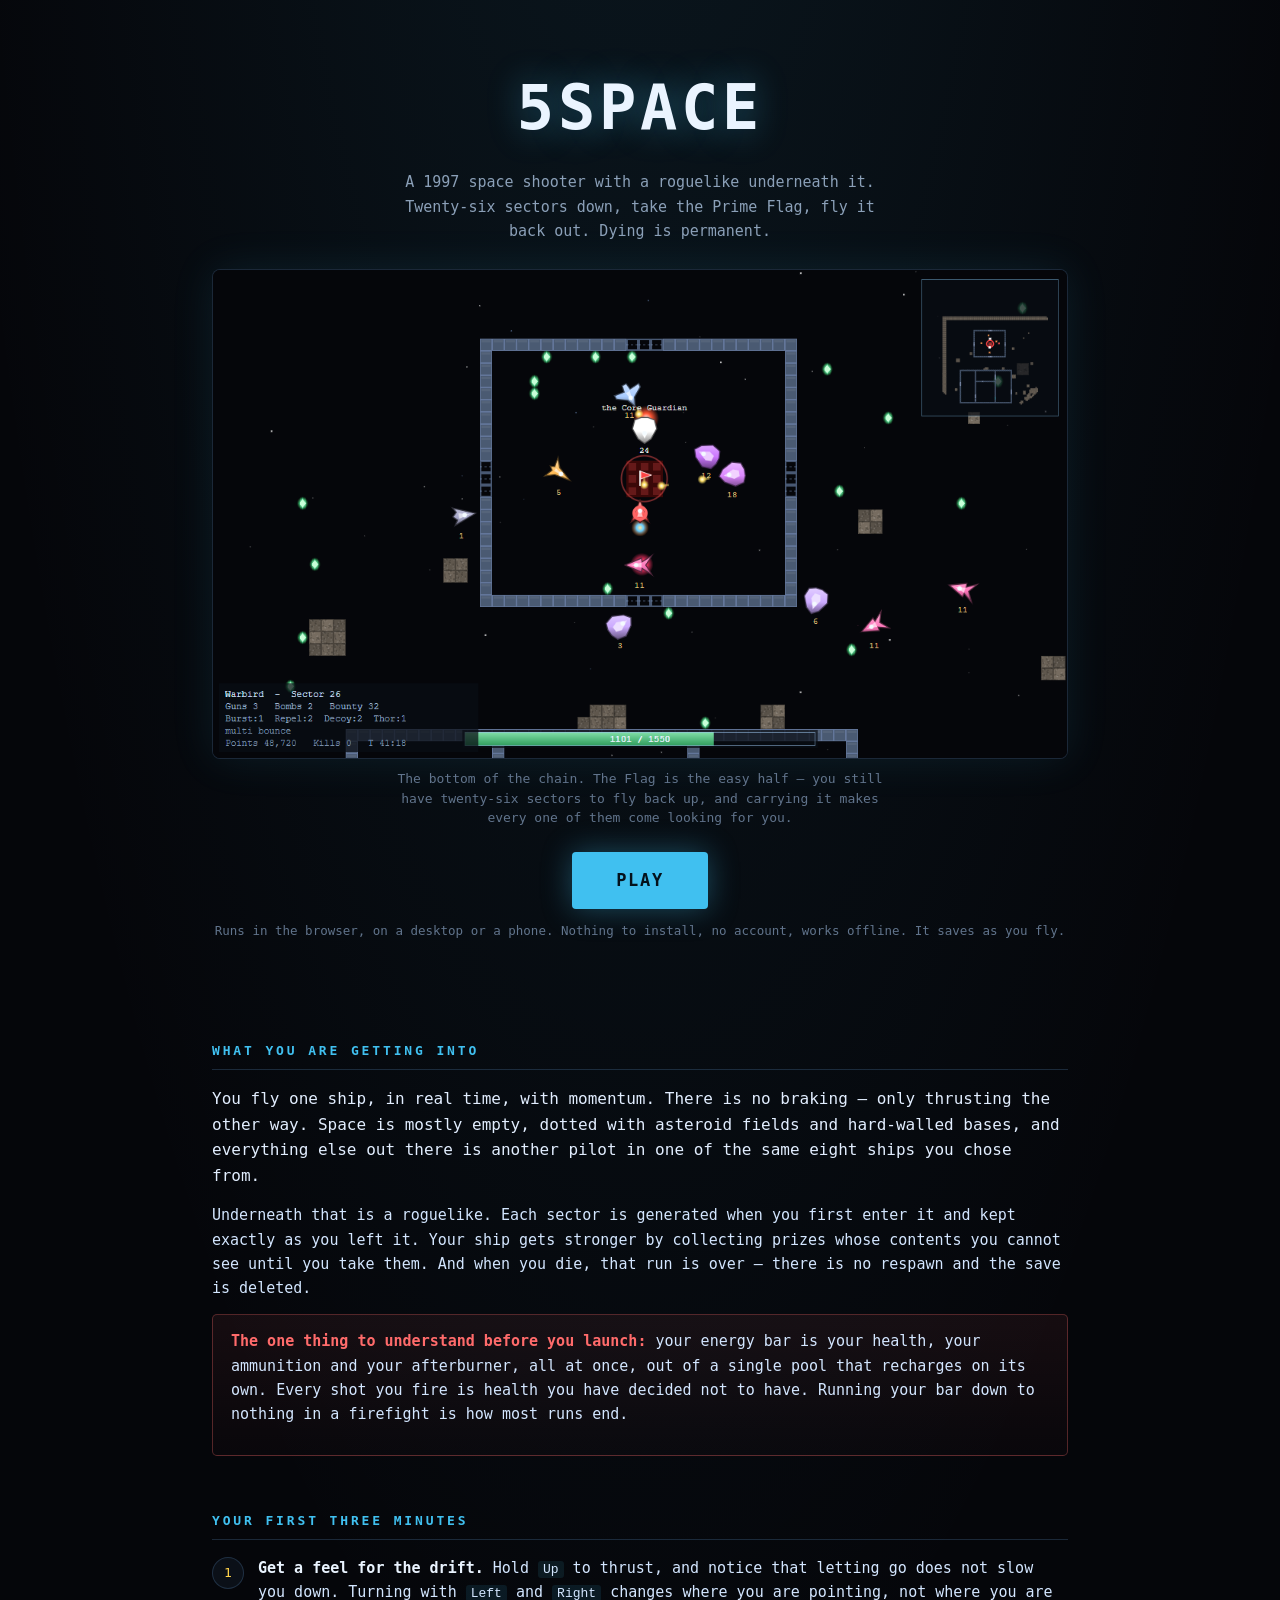
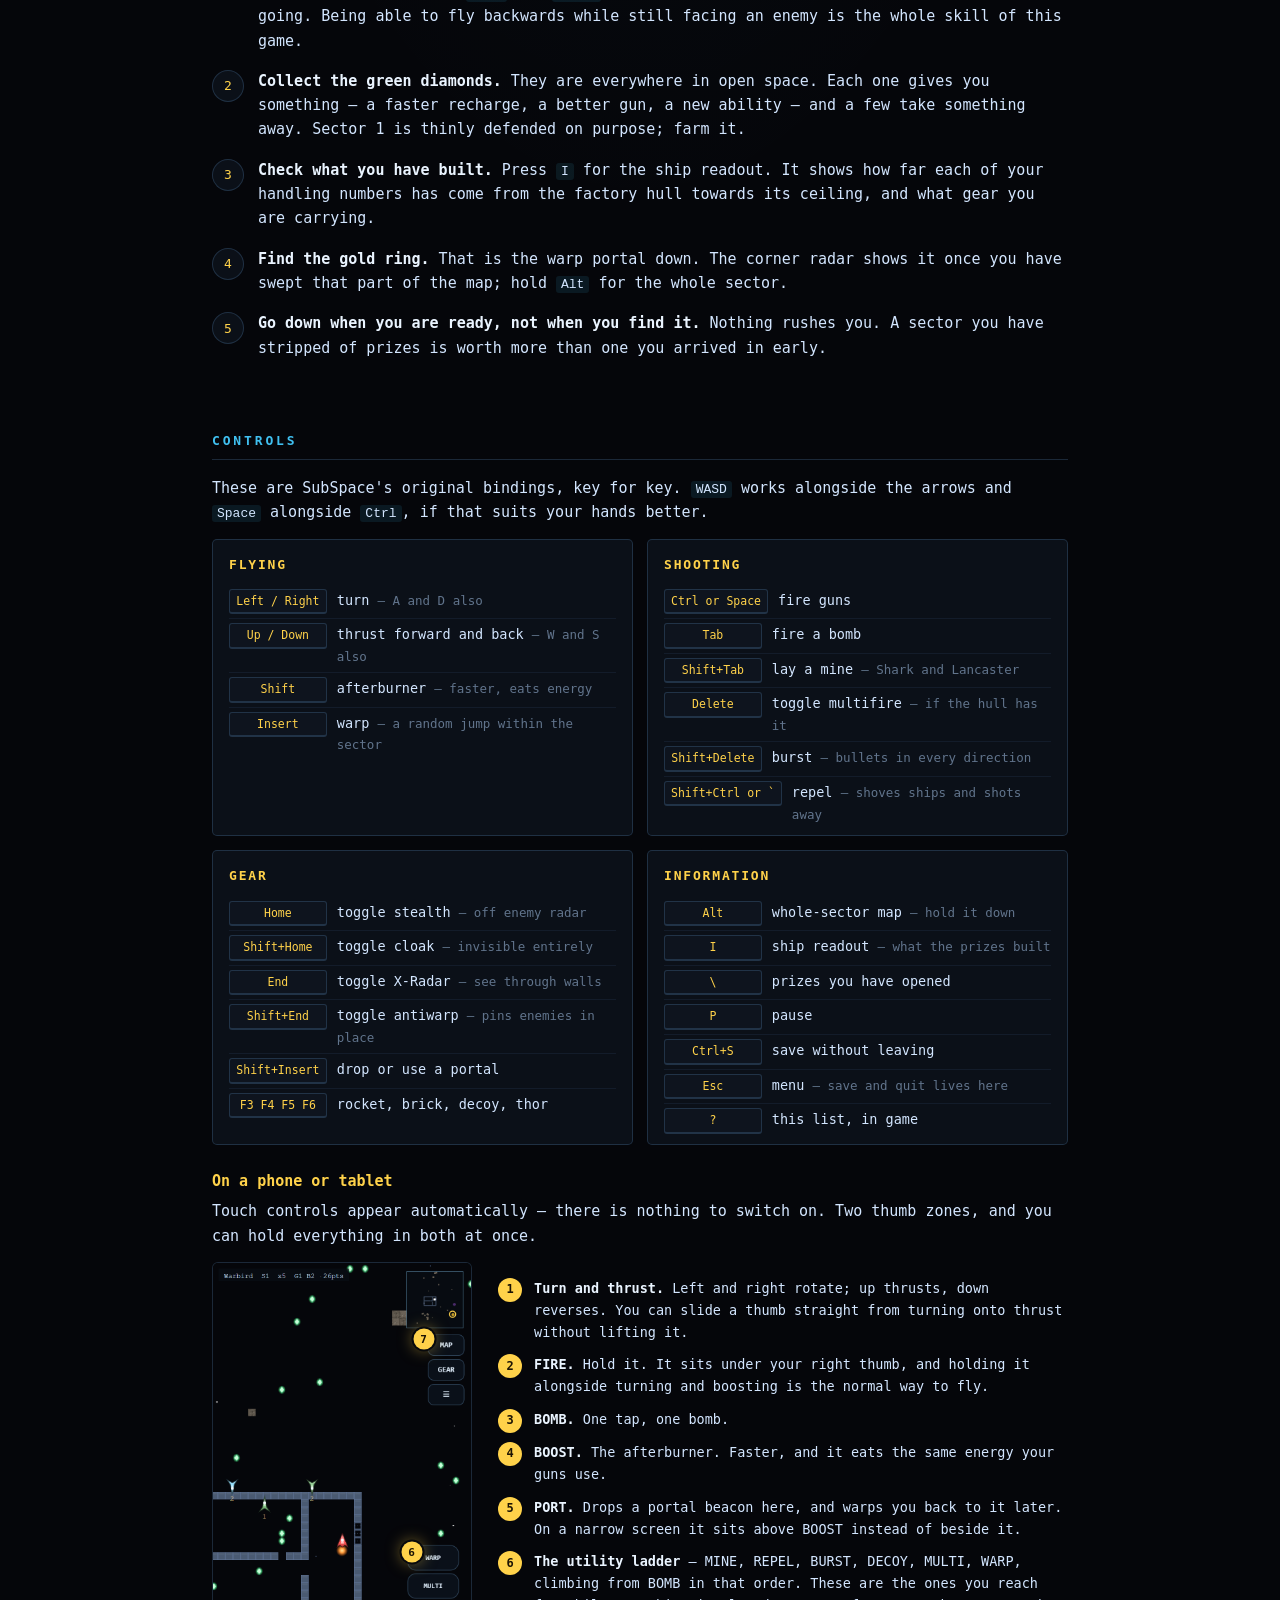
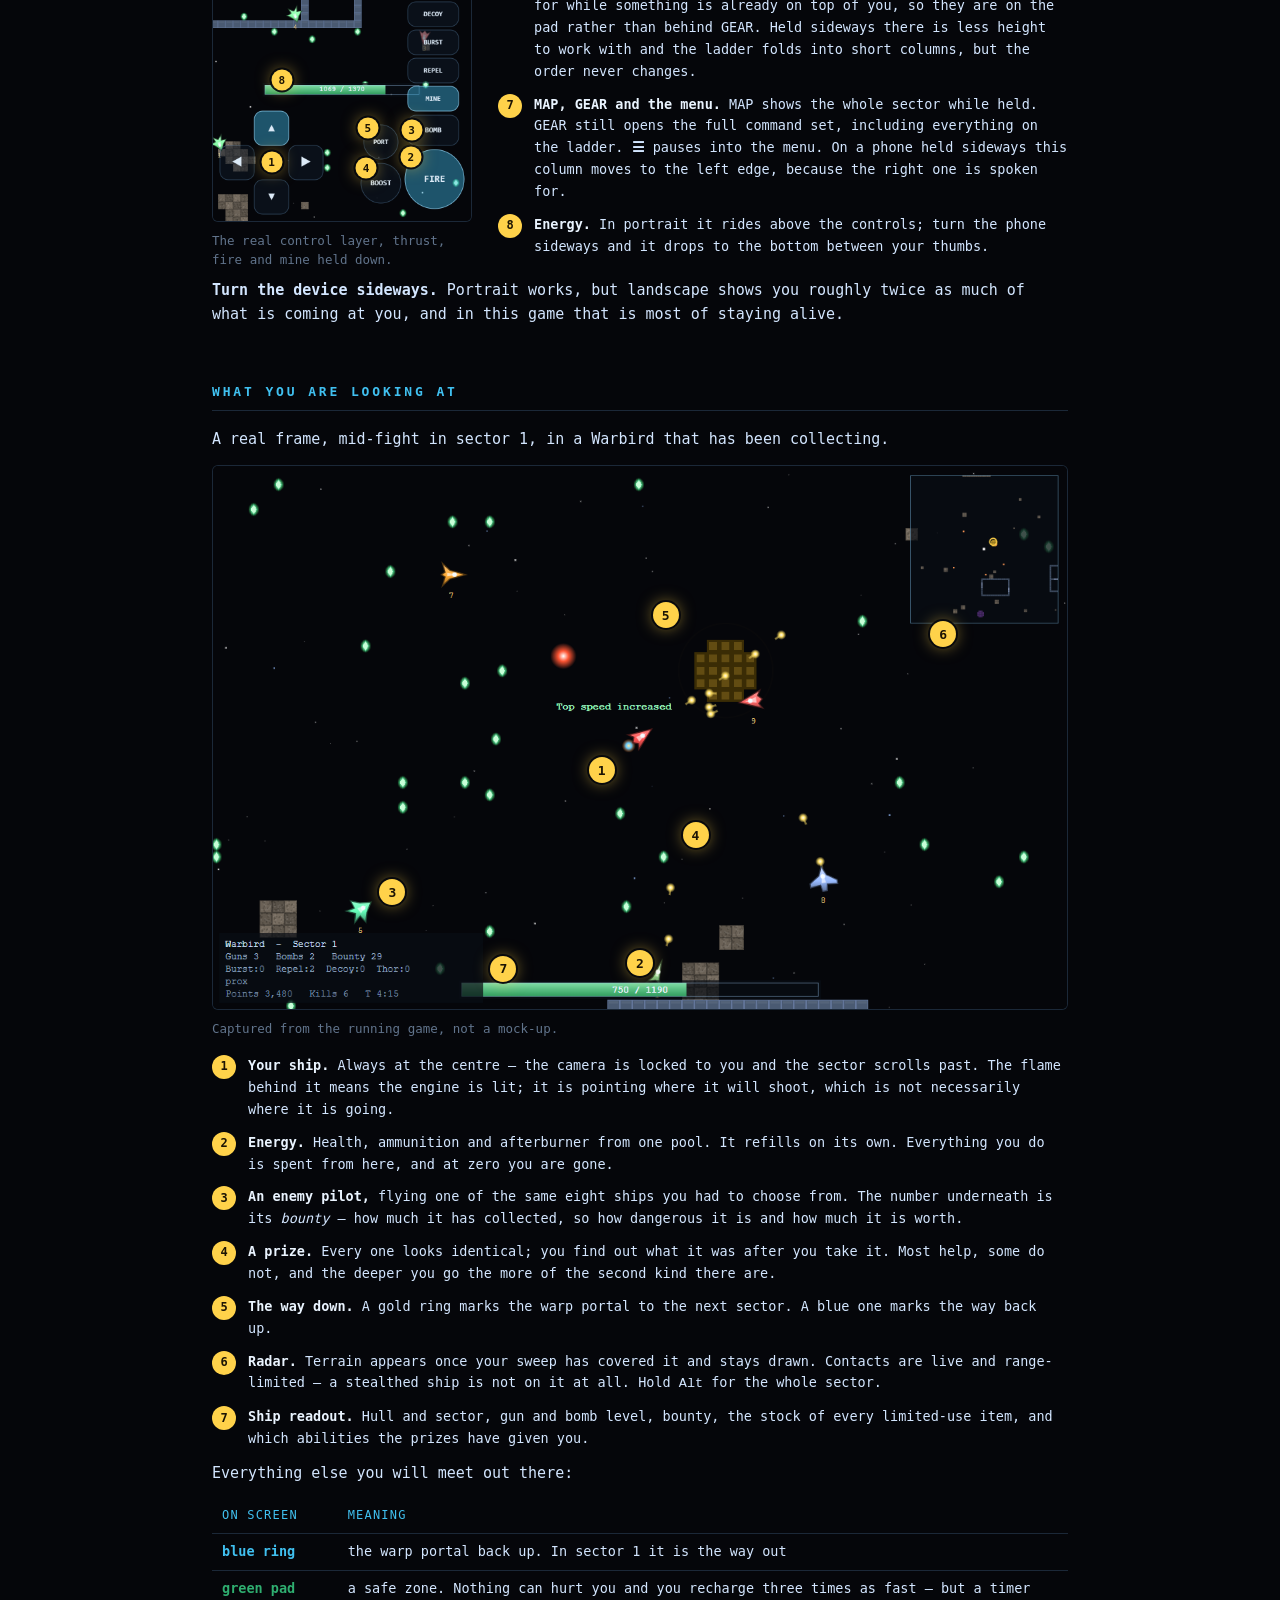
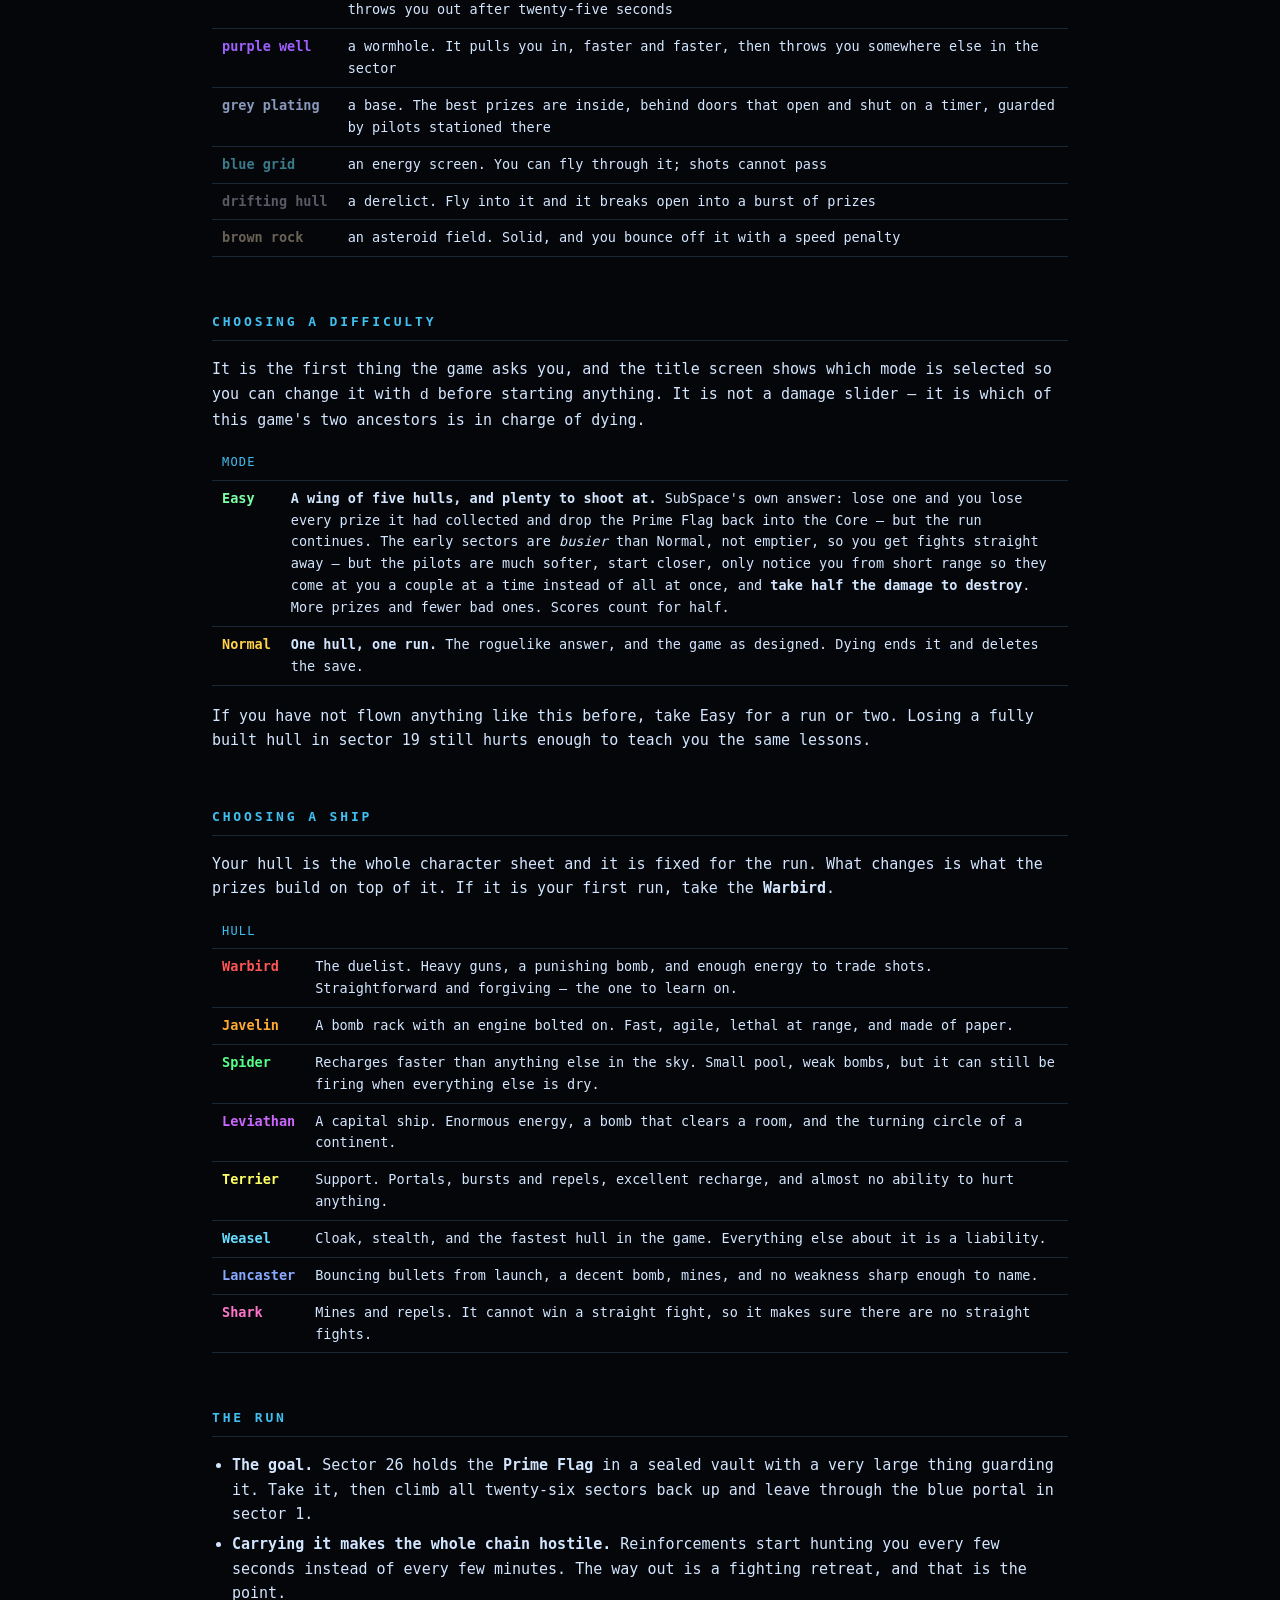
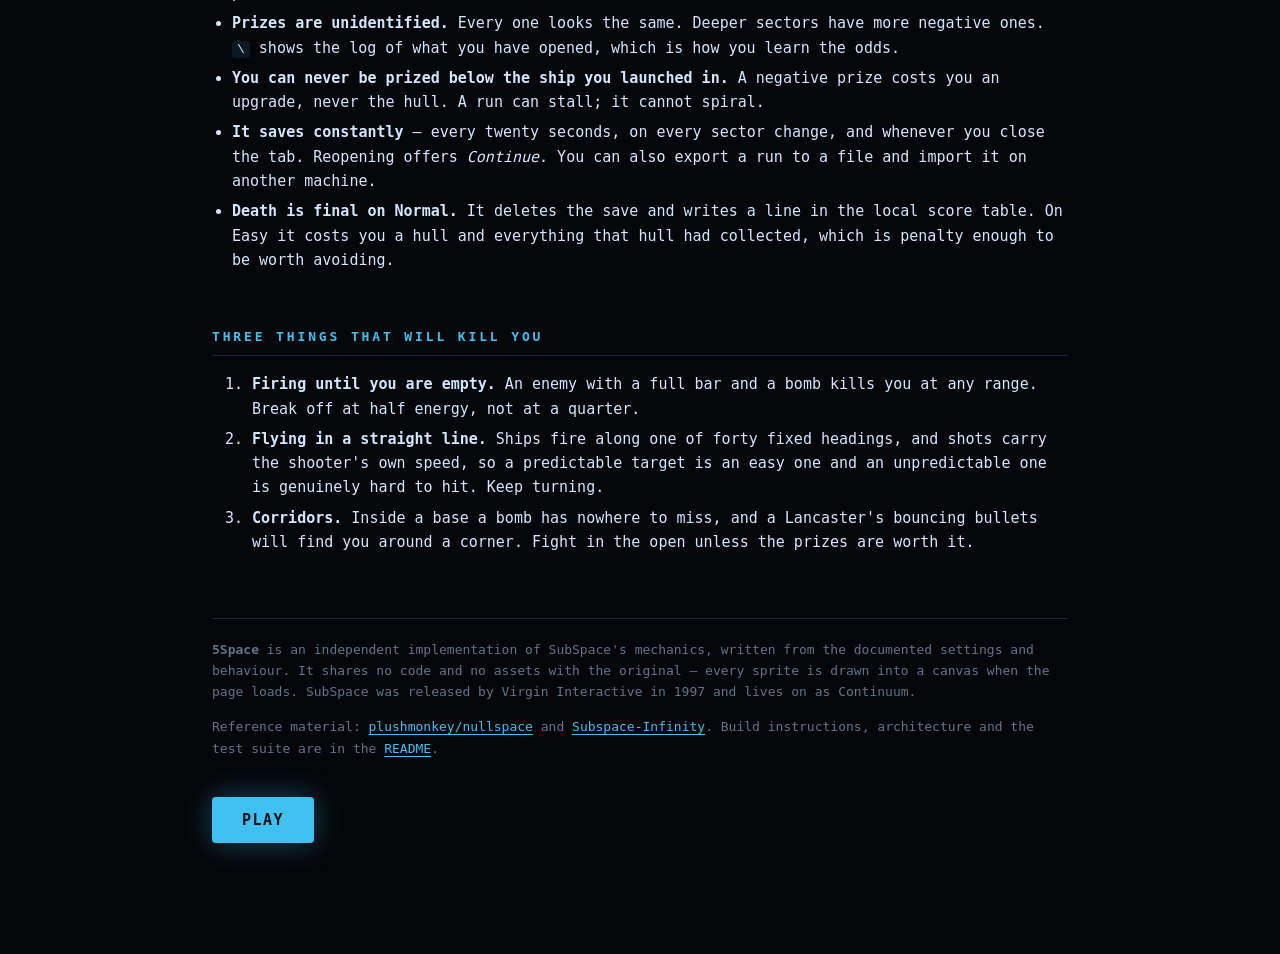
==== commit 269bb665: "Additional Mobile Controls Added Additional mobile controls added" ====
--- a/index.html
+++ b/index.html
@@ -53,13 +53,22 @@
     text-shadow: 0 0 34px rgba(64,192,240,0.42);
   }
   .tag { color: var(--dim); font-size: 15px; margin: 12px auto 0; max-width: 54ch; }
-  .art {
-    color: var(--faint);
-    font-size: clamp(8px, 1.7vw, 12px);
-    line-height: 1.3;
+  /* The hero shot. Bordered like the annotated figures further down so the
+     page reads as one thing, but with no pins on it - it is the poster, not
+     a diagram, and it should be looked at before it is studied. */
+  .hero {
     margin: 26px 0 4px;
-    white-space: pre;
-    overflow-x: auto;
+    border: 1px solid var(--edge);
+    border-radius: 8px;
+    overflow: hidden;
+    background: #05060a;
+    line-height: 0;
+    box-shadow: 0 0 44px rgba(64,192,240,0.10);
+  }
+  .hero img { display: block; width: 100%; height: auto; }
+  .herocap {
+    color: var(--faint); font-size: 13px; line-height: 1.5;
+    margin: 10px auto 0; max-width: 62ch;
   }
   .play {
     display: inline-block;
@@ -152,6 +161,64 @@
   .hulls td:first-child { font-weight: bold; white-space: nowrap; }
   .legend td:first-child { white-space: nowrap; font-weight: bold; width: 1%; }
 
+  /* ---- annotated screenshots ----------------------------------------- */
+
+  .shot { margin: 0 0 8px; }
+  .shot-frame {
+    position: relative;
+    border: 1px solid var(--edge);
+    border-radius: 6px;
+    overflow: hidden;
+    background: #05060a;
+    line-height: 0;
+  }
+  .shot-frame img { display: block; width: 100%; height: auto; }
+
+  /* Pins are placed in percentages, so they stay on target at every width. */
+  .pin {
+    position: absolute;
+    transform: translate(-50%, -50%);
+    width: 26px; height: 26px;
+    border-radius: 50%;
+    background: var(--gold);
+    color: #1c1404;
+    font-family: var(--mono);
+    font-size: 13px;
+    font-weight: bold;
+    line-height: 1;
+    display: flex; align-items: center; justify-content: center;
+    box-shadow: 0 0 0 2px rgba(4, 6, 12, 0.9), 0 0 16px rgba(255, 210, 74, 0.55);
+  }
+  .shot figcaption { color: var(--faint); font-size: 12.5px; margin-top: 10px; line-height: 1.5; }
+
+  ol.pins { counter-reset: pin; list-style: none; padding: 0; margin: 16px 0 0; }
+  ol.pins > li {
+    counter-increment: pin;
+    position: relative;
+    padding: 0 0 11px 36px;
+    margin: 0;
+    font-size: 13.5px;
+  }
+  ol.pins > li::before {
+    content: counter(pin);
+    position: absolute; left: 0; top: 0;
+    width: 24px; height: 24px;
+    border-radius: 50%;
+    background: var(--gold);
+    color: #1c1404;
+    font-size: 12px; font-weight: bold;
+    display: flex; align-items: center; justify-content: center;
+  }
+  ol.pins b { color: #eaf4ff; }
+
+  /* the phone shot is tall and narrow: sit it beside its legend */
+  .phone-figure { display: grid; grid-template-columns: minmax(200px, 260px) 1fr; gap: 26px; align-items: start; }
+  .phone-figure .pin { width: 21px; height: 21px; font-size: 11px; }
+  @media (max-width: 620px) {
+    .phone-figure { grid-template-columns: 1fr; gap: 10px; }
+    .phone-figure .shot-frame { max-width: 260px; margin: 0 auto; }
+  }
+
   /* ---- callout ------------------------------------------------------- */
 
   .callout {
@@ -187,15 +254,19 @@
   Twenty-six sectors down, take the Prime Flag, fly it back out.
   Dying is permanent.</p>
 
-<pre class="art">
-      ·                    ▓▓▓▓                          ·
-                          ▓▓▓▓▓▓         ◈                       ·
-   ·        ▲                ▓▓             ╔══════╗
-           ╱ ╲   ·                          ║ ····◇║      ·
-     ·    ▼                        ·        ╠═╧══╧═╣
-              ·        ▲you                 ║◇····◇║   ·
-   ◇      ·                    ·            ╚══════╝
-</pre>
+<div class="hero">
+  <img src="shots/core.png" width="1120" height="640"
+       alt="Sector 26, inside the Core vault. The Prime Flag sits on a dark red
+            stand ringed in pulsing red at the centre of the frame. A Warbird is
+            immediately below it, nose up, blue afterburner lit, one second from
+            the pickup. The Core Guardian, bounty 24, is closing from above; two
+            Leviathans hold the right side and bullets are crossing the vault.
+            The status panel reads Warbird, Sector 26, and the energy bar reads
+            1101 of 1550.">
+</div>
+<p class="herocap">The bottom of the chain. The Flag is the easy half &mdash; you
+still have twenty-six sectors to fly back up, and carrying it makes every one of
+them come looking for you.</p>
 
   <a class="play" href="play.html">PLAY</a>
   <p class="nodeps">Runs in the browser, on a desktop or a phone. Nothing to install,
@@ -291,15 +362,49 @@
 
 <h3>On a phone or tablet</h3>
 
-<p>Touch controls appear automatically &mdash; there is nothing to switch on. A d-pad
-sits under your left thumb for turning and thrust, and <strong>FIRE</strong>,
-<strong>BOMB</strong> and <strong>BOOST</strong> under your right. You can hold all
-three at once, and slide a thumb straight from turn onto thrust without lifting it.</p>
-
-<p><strong>GEAR</strong> opens the rest of the command set &mdash; burst, repel, decoy,
-thor, brick, rocket, mine, portal, warp, multifire, stealth, cloak, X-Radar, antiwarp,
-and the ship and prize readouts. <strong>MAP</strong> shows the whole sector and
-<strong>☰</strong> opens the menu.</p>
+<p>Touch controls appear automatically &mdash; there is nothing to switch on. Two thumb
+zones, and you can hold everything in both at once.</p>
+
+<div class="phone-figure">
+  <figure class="shot">
+    <div class="shot-frame">
+      <img src="shots/mobile.png" width="750" height="1624"
+           alt="5Space running on a phone in portrait: the game fills the screen, with a four-way d-pad under the left thumb and FIRE, BOMB, BOOST and PORT under the right one. A column of six utility buttons - MINE, REPEL, BURST, DECOY, MULTI and WARP - climbs the right edge from BOMB. MAP, GEAR and the menu sit below the corner radar, and the energy bar reads 1069 of 1370 just above the controls.">
+      <span class="pin" style="left:22.7%;top:89.4%">1</span>
+      <span class="pin" style="left:76.7%;top:88.4%">2</span>
+      <span class="pin" style="left:77%;top:83.7%">3</span>
+      <span class="pin" style="left:59.3%;top:90.5%">4</span>
+      <span class="pin" style="left:60%;top:83.2%">5</span>
+      <span class="pin" style="left:77%;top:51.7%">6</span>
+      <span class="pin" style="left:81.6%;top:13.7%">7</span>
+      <span class="pin" style="left:26.7%;top:74.6%">8</span>
+    </div>
+    <figcaption>The real control layer, thrust, fire and mine held down.</figcaption>
+  </figure>
+
+  <ol class="pins">
+    <li><b>Turn and thrust.</b> Left and right rotate; up thrusts, down reverses. You can
+      slide a thumb straight from turning onto thrust without lifting it.</li>
+    <li><b>FIRE.</b> Hold it. It sits under your right thumb, and holding it alongside
+      turning and boosting is the normal way to fly.</li>
+    <li><b>BOMB.</b> One tap, one bomb.</li>
+    <li><b>BOOST.</b> The afterburner. Faster, and it eats the same energy your guns
+      use.</li>
+    <li><b>PORT.</b> Drops a portal beacon here, and warps you back to it later. On a
+      narrow screen it sits above BOOST instead of beside it.</li>
+    <li><b>The utility ladder</b> &mdash; MINE, REPEL, BURST, DECOY, MULTI, WARP, climbing
+      from BOMB in that order. These are the ones you reach for while something is
+      already on top of you, so they are on the pad rather than behind GEAR. Held
+      sideways there is less height to work with and the ladder folds into short
+      columns, but the order never changes.</li>
+    <li><b>MAP, GEAR and the menu.</b> MAP shows the whole sector while held. GEAR still
+      opens the full command set, including everything on the ladder. <strong>☰</strong>
+      pauses into the menu. On a phone held sideways this column moves to the left edge,
+      because the right one is spoken for.</li>
+    <li><b>Energy.</b> In portrait it rides above the controls; turn the phone sideways
+      and it drops to the bottom between your thumbs.</li>
+  </ol>
+</div>
 
 <p><strong>Turn the device sideways.</strong> Portrait works, but landscape shows you
 roughly twice as much of what is coming at you, and in this game that is most of
@@ -307,17 +412,55 @@
 
 <h2>What you are looking at</h2>
 
+<p>A real frame, mid-fight in sector 1, in a Warbird that has been collecting.</p>
+
+<figure class="shot">
+  <div class="shot-frame">
+    <img src="shots/desktop.png" width="1100" height="700"
+         alt="A 5Space game frame: the player's red Warbird at the centre of the screen, enemy ships with bounty numbers, green diamond prizes scattered through open space, a gold ring marking the warp portal down, the corner radar top right, and the energy bar and ship readout along the bottom.">
+    <span class="pin" style="left:45.5%;top:56%">1</span>
+    <span class="pin" style="left:50%;top:91.5%">2</span>
+    <span class="pin" style="left:21%;top:78.5%">3</span>
+    <span class="pin" style="left:56.5%;top:68%">4</span>
+    <span class="pin" style="left:53%;top:27.5%">5</span>
+    <span class="pin" style="left:85.5%;top:31%">6</span>
+    <span class="pin" style="left:34%;top:92.5%">7</span>
+  </div>
+  <figcaption>Captured from the running game, not a mock-up.</figcaption>
+</figure>
+
+<ol class="pins">
+  <li><b>Your ship.</b> Always at the centre &mdash; the camera is locked to you and the
+    sector scrolls past. The flame behind it means the engine is lit; it is pointing
+    where it will shoot, which is not necessarily where it is going.</li>
+  <li><b>Energy.</b> Health, ammunition and afterburner from one pool. It refills on its
+    own. Everything you do is spent from here, and at zero you are gone.</li>
+  <li><b>An enemy pilot,</b> flying one of the same eight ships you had to choose from.
+    The number underneath is its <em>bounty</em> &mdash; how much it has collected, so how
+    dangerous it is and how much it is worth.</li>
+  <li><b>A prize.</b> Every one looks identical; you find out what it was after you take
+    it. Most help, some do not, and the deeper you go the more of the second kind
+    there are.</li>
+  <li><b>The way down.</b> A gold ring marks the warp portal to the next sector. A blue
+    one marks the way back up.</li>
+  <li><b>Radar.</b> Terrain appears once your sweep has covered it and stays drawn.
+    Contacts are live and range-limited &mdash; a stealthed ship is not on it at all.
+    Hold <kbd>Alt</kbd> for the whole sector.</li>
+  <li><b>Ship readout.</b> Hull and sector, gun and bomb level, bounty, the stock of every
+    limited-use item, and which abilities the prizes have given you.</li>
+</ol>
+
+<p>Everything else you will meet out there:</p>
+
 <table class="legend">
   <tr><th>On screen</th><th>Meaning</th></tr>
-  <tr><td style="color:#7dffa8">green diamond</td><td>a prize. You never know which one until you take it &mdash; and some are negative</td></tr>
-  <tr><td style="color:#ffd24a">gold ring</td><td>the warp portal down, to the next sector</td></tr>
   <tr><td style="color:#40c0f0">blue ring</td><td>the warp portal back up. In sector 1 it is the way out</td></tr>
   <tr><td style="color:#2fae70">green pad</td><td>a safe zone. Nothing can hurt you and you recharge three times as fast &mdash; but a timer throws you out after twenty-five seconds</td></tr>
-  <tr><td style="color:#a060ff">purple well</td><td>a wormhole. It pulls you in, faster and faster, then spits you out somewhere else</td></tr>
+  <tr><td style="color:#a060ff">purple well</td><td>a wormhole. It pulls you in, faster and faster, then throws you somewhere else in the sector</td></tr>
   <tr><td style="color:#8899bb">grey plating</td><td>a base. The best prizes are inside, behind doors that open and shut on a timer, guarded by pilots stationed there</td></tr>
   <tr><td style="color:#3a7a8a">blue grid</td><td>an energy screen. You can fly through it; shots cannot pass</td></tr>
   <tr><td style="color:#5a5a66">drifting hull</td><td>a derelict. Fly into it and it breaks open into a burst of prizes</td></tr>
-  <tr><td>number under a ship</td><td>that pilot's bounty. High numbers are pilots who have been collecting</td></tr>
+  <tr><td style="color:#6b6257">brown rock</td><td>an asteroid field. Solid, and you bounce off it with a speed penalty</td></tr>
 </table>
 
 <h2>Choosing a difficulty</h2>
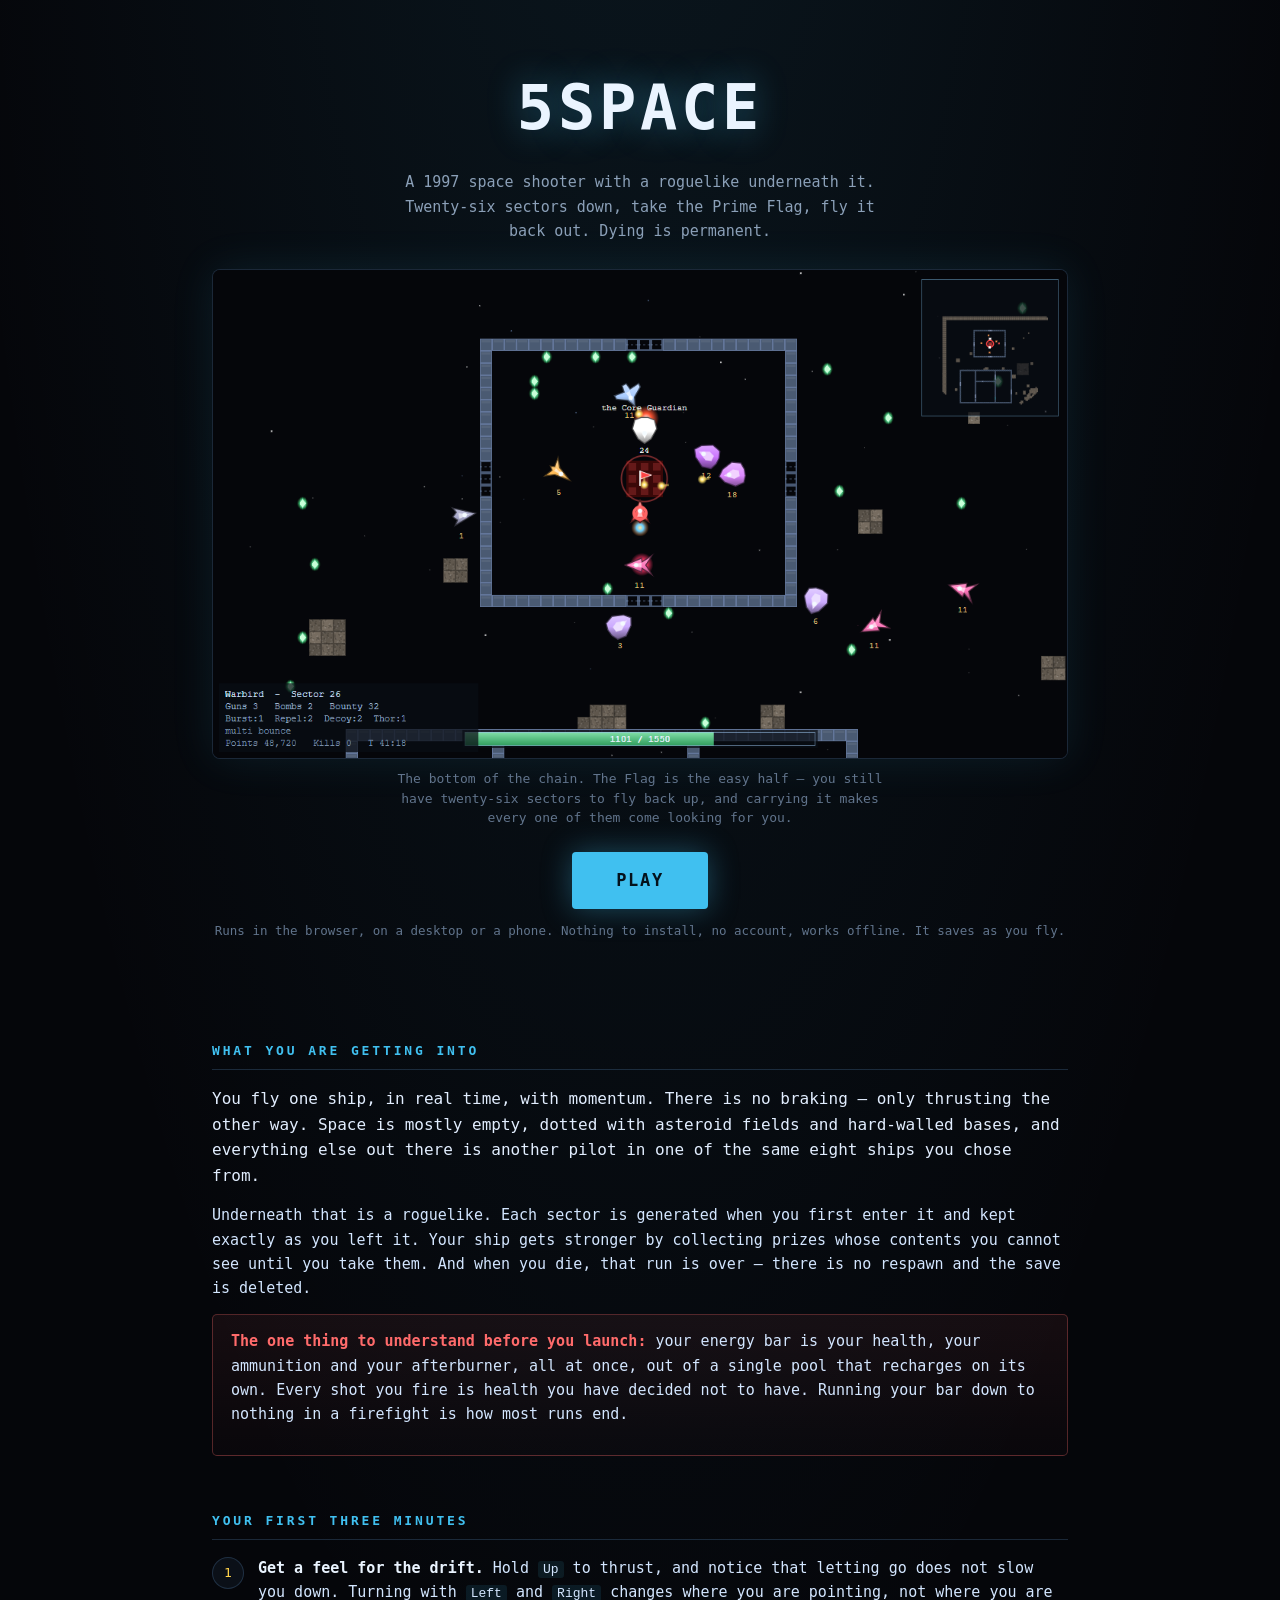
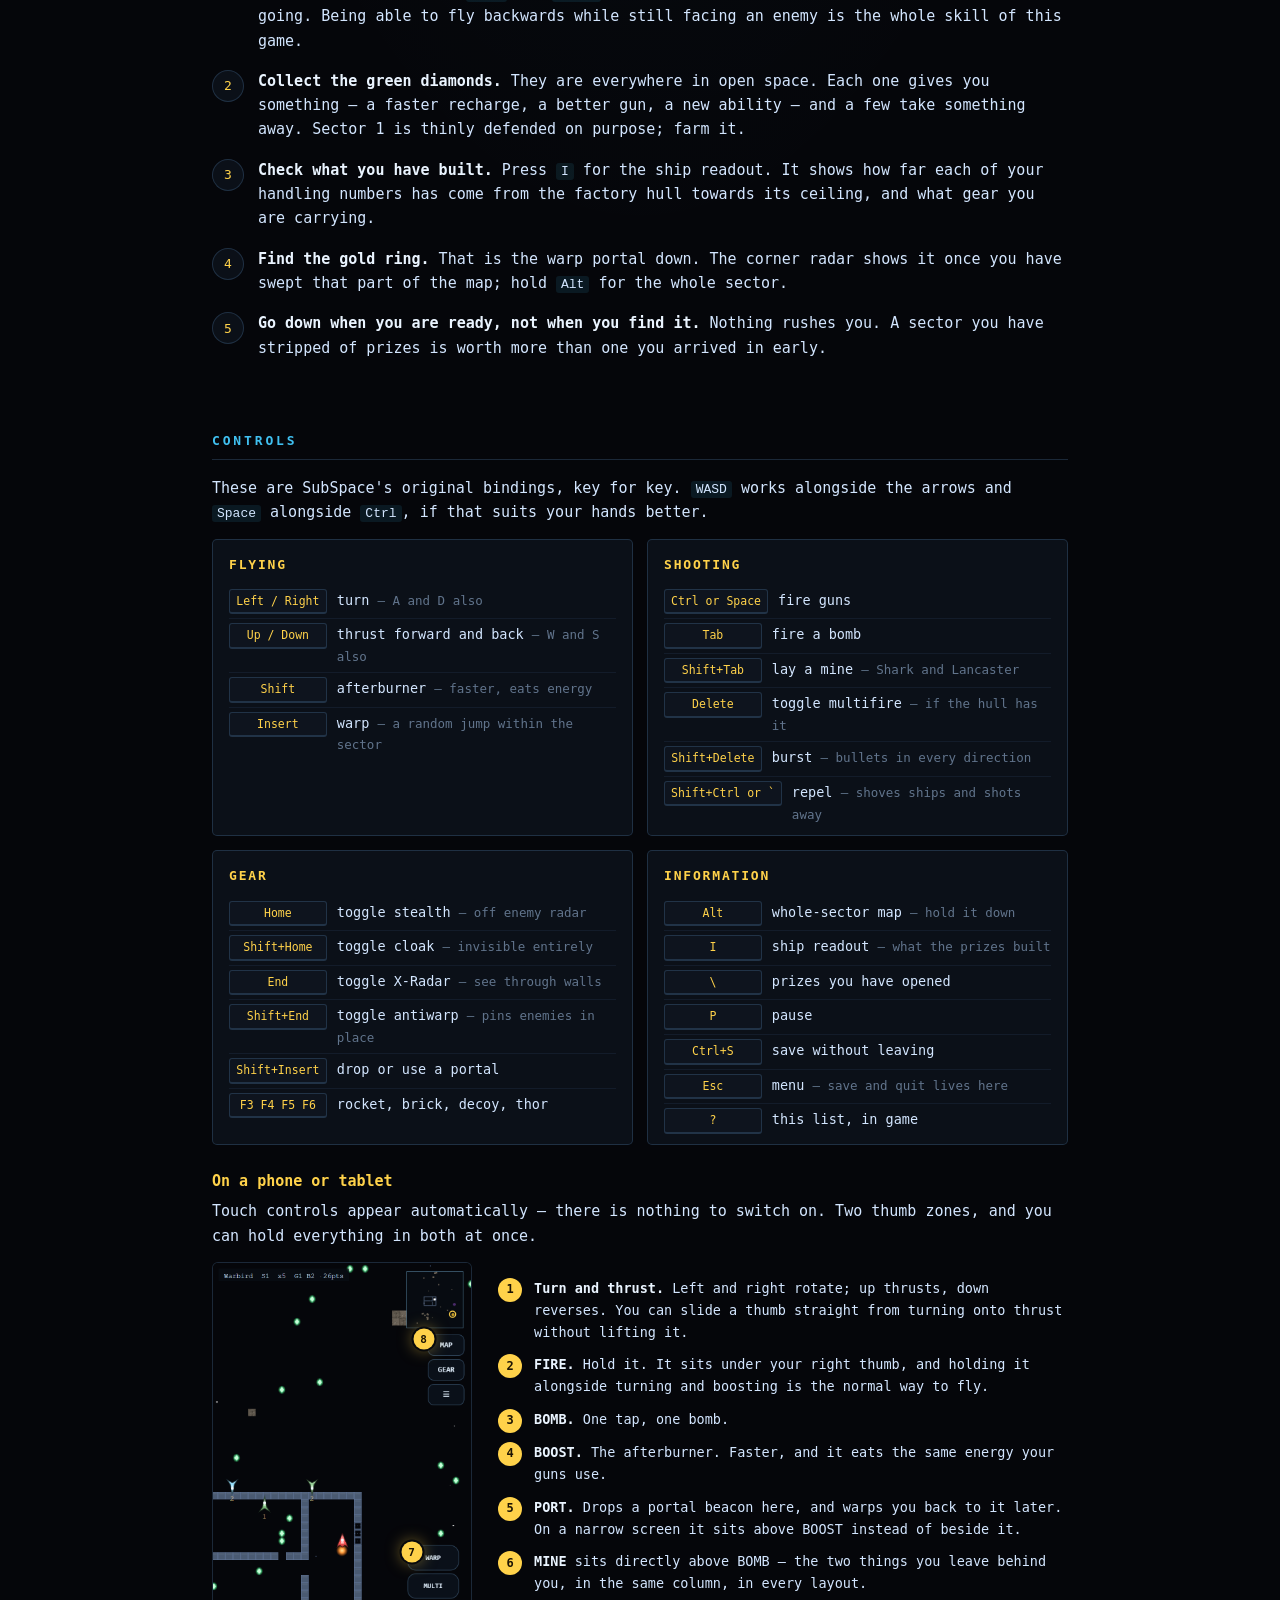
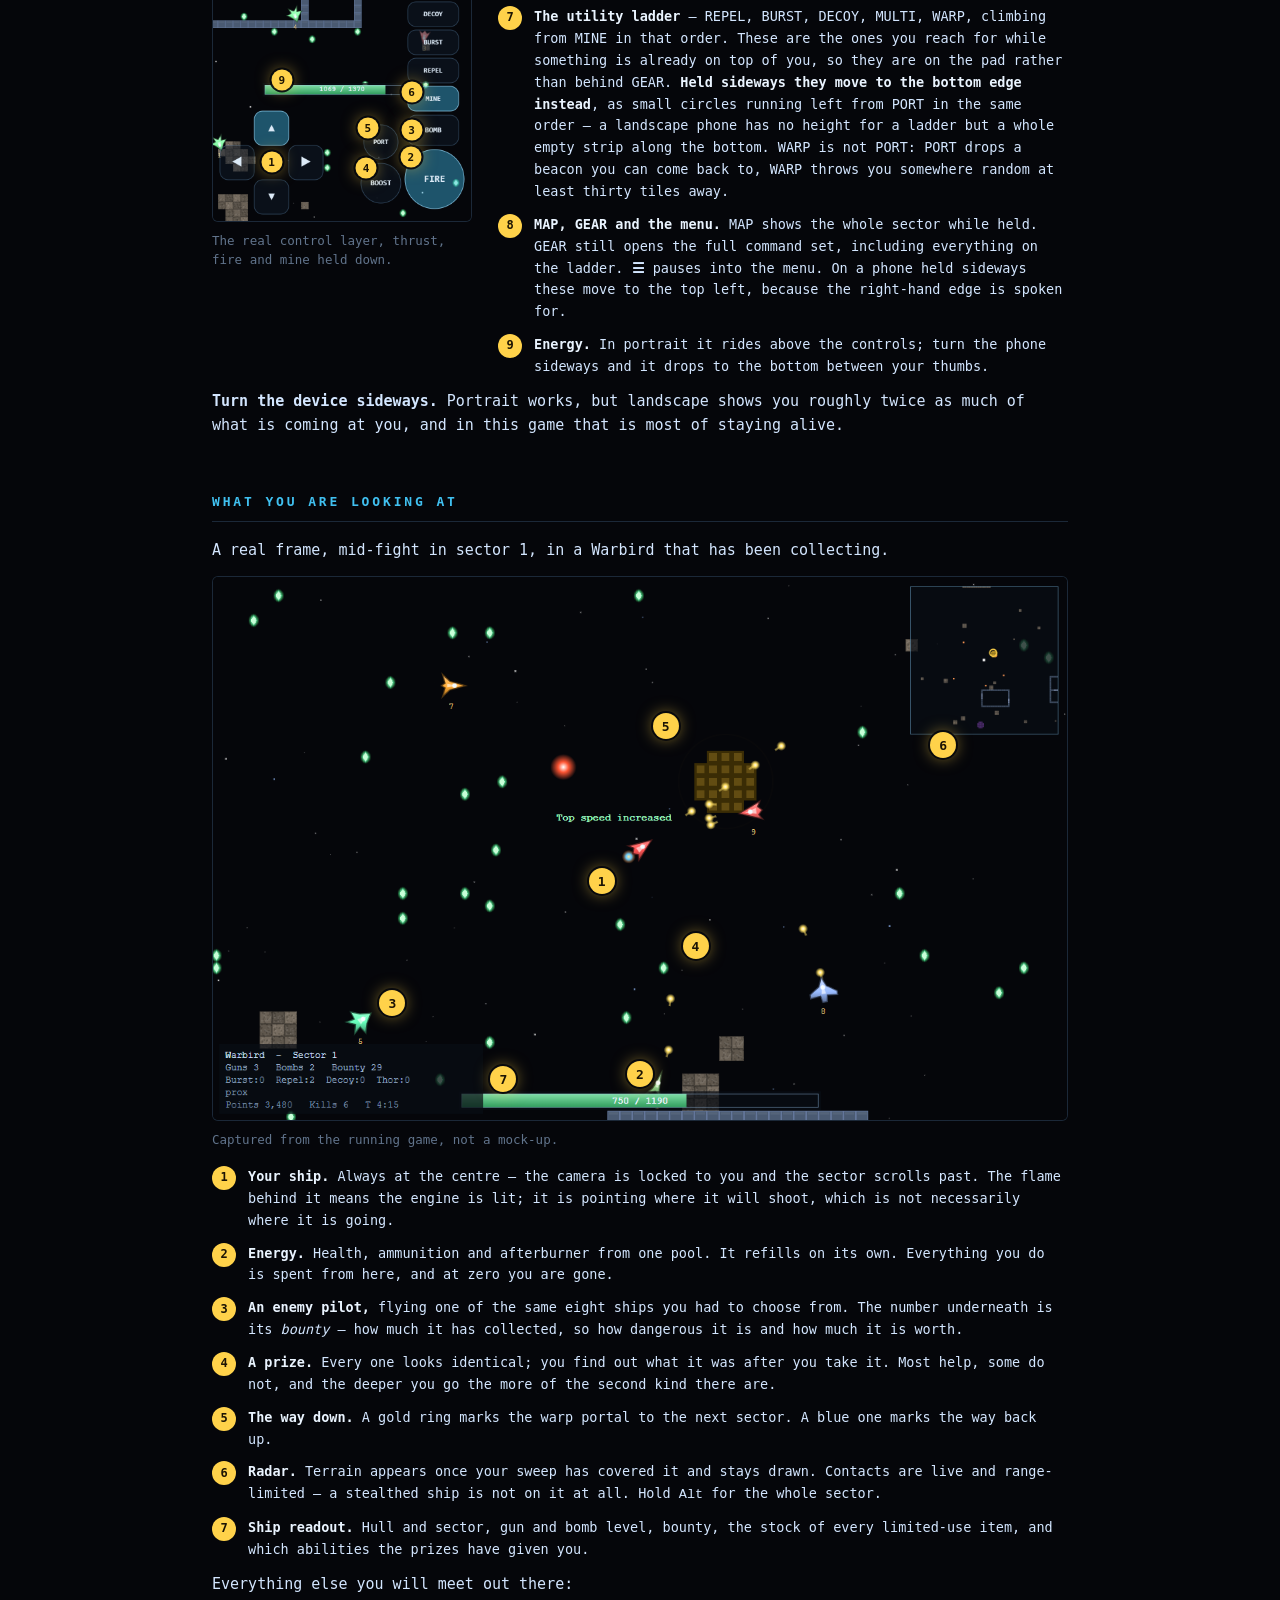
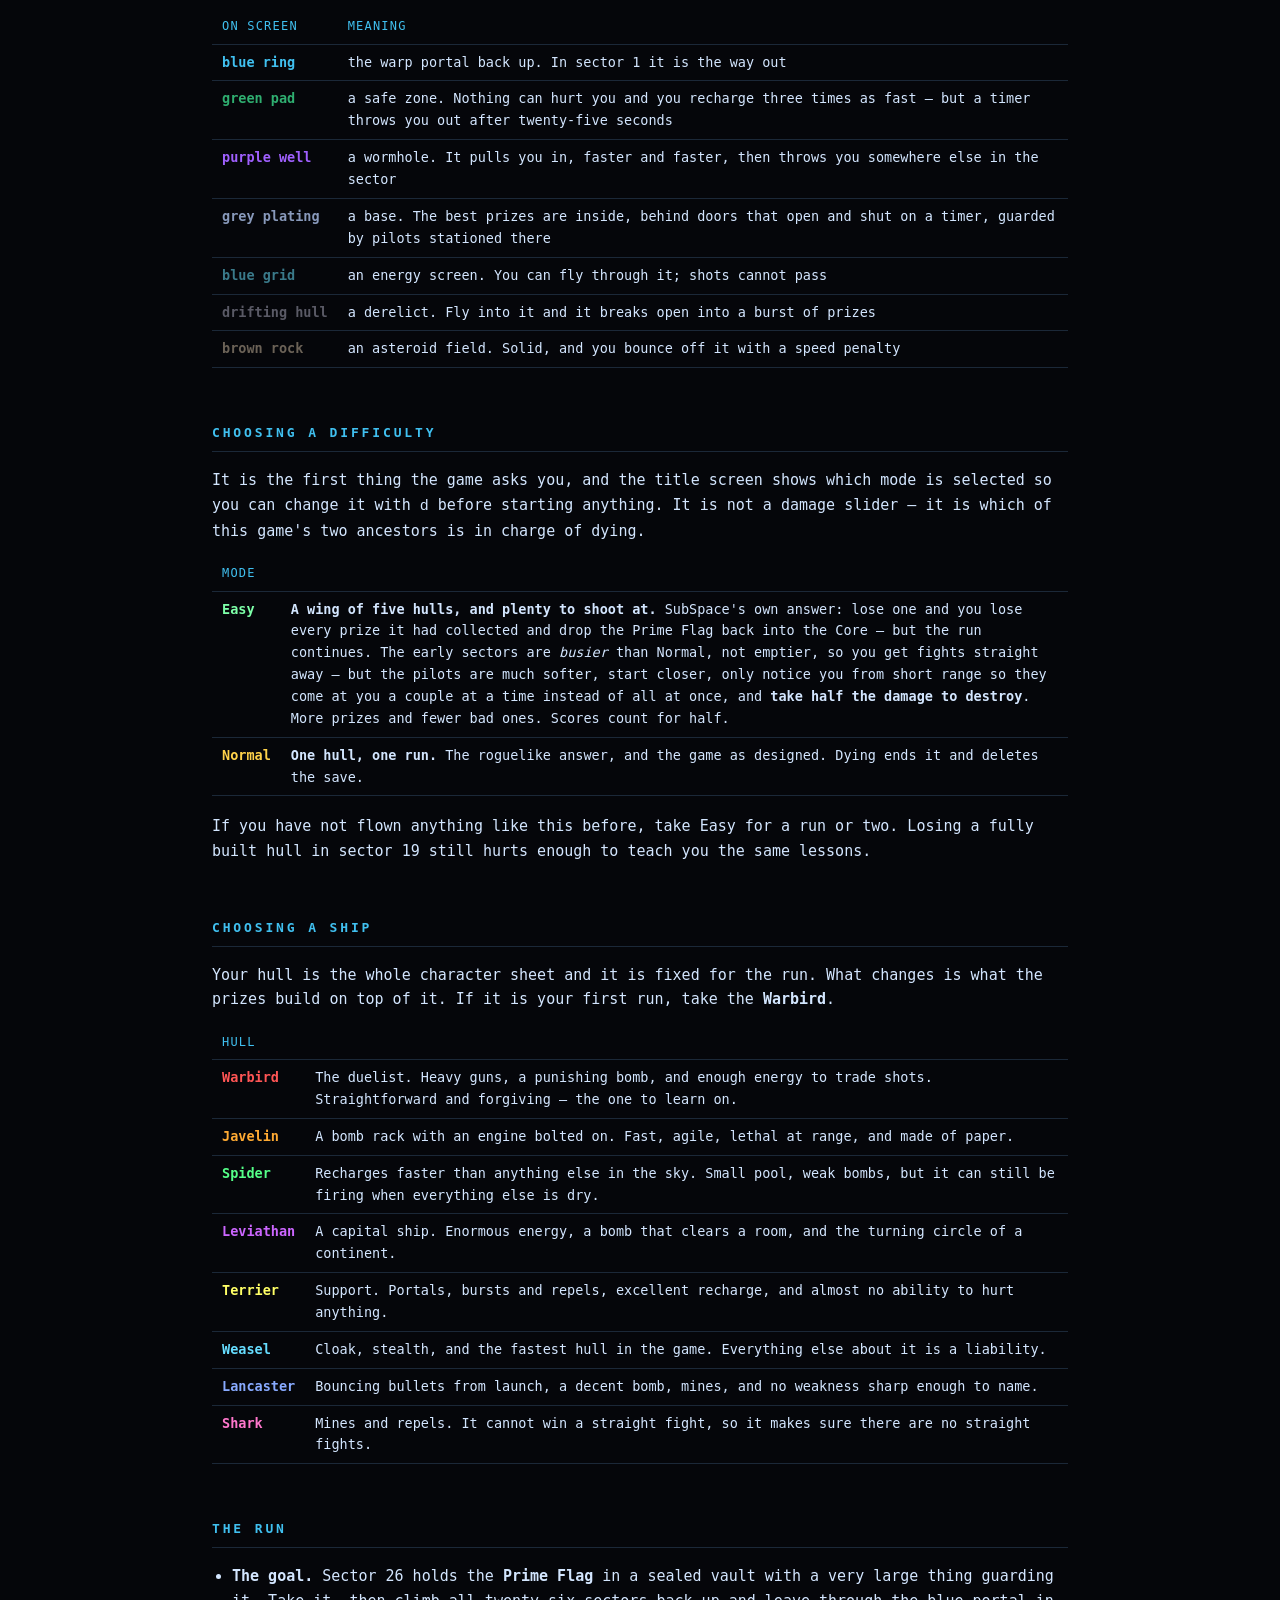
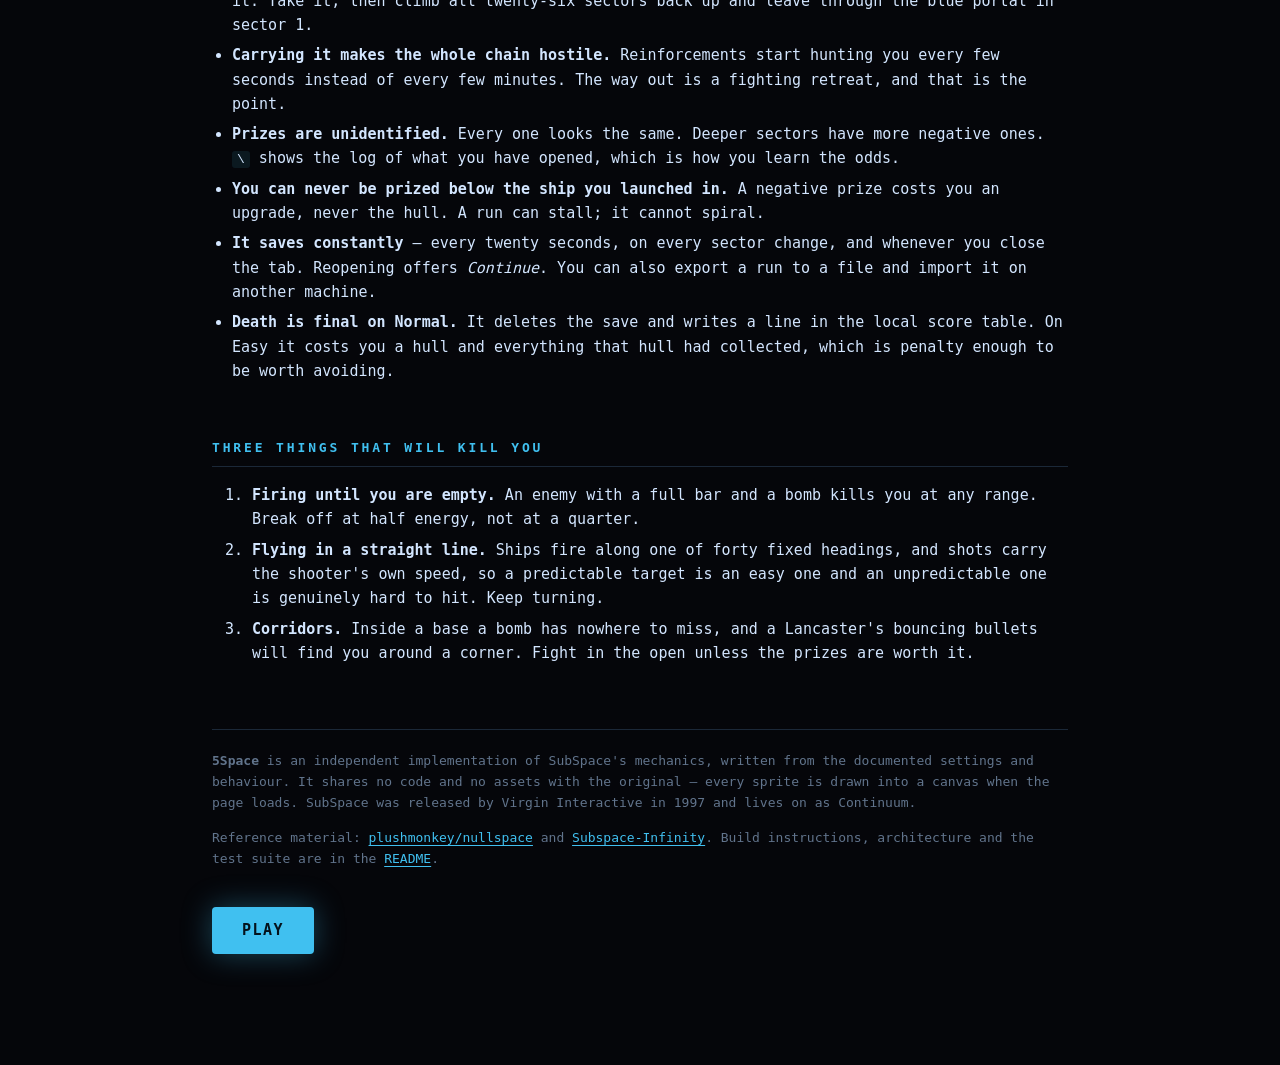
==== commit e19b331c: "Refactor landscape mobile controls repositioned control to lowest part of screen for mobile landscap" ====
--- a/index.html
+++ b/index.html
@@ -369,15 +369,16 @@
   <figure class="shot">
     <div class="shot-frame">
       <img src="shots/mobile.png" width="750" height="1624"
-           alt="5Space running on a phone in portrait: the game fills the screen, with a four-way d-pad under the left thumb and FIRE, BOMB, BOOST and PORT under the right one. A column of six utility buttons - MINE, REPEL, BURST, DECOY, MULTI and WARP - climbs the right edge from BOMB. MAP, GEAR and the menu sit below the corner radar, and the energy bar reads 1069 of 1370 just above the controls.">
+           alt="5Space running on a phone in portrait: the game fills the screen, with a four-way d-pad under the left thumb and FIRE, BOMB, BOOST and PORT under the right one. MINE sits directly above BOMB, and a column of five utility buttons - REPEL, BURST, DECOY, MULTI and WARP - climbs the right edge above it. MAP, GEAR and the menu sit below the corner radar, and the energy bar reads 1069 of 1370 just above the controls.">
       <span class="pin" style="left:22.7%;top:89.4%">1</span>
       <span class="pin" style="left:76.7%;top:88.4%">2</span>
       <span class="pin" style="left:77%;top:83.7%">3</span>
       <span class="pin" style="left:59.3%;top:90.5%">4</span>
       <span class="pin" style="left:60%;top:83.2%">5</span>
-      <span class="pin" style="left:77%;top:51.7%">6</span>
-      <span class="pin" style="left:81.6%;top:13.7%">7</span>
-      <span class="pin" style="left:26.7%;top:74.6%">8</span>
+      <span class="pin" style="left:77%;top:76.9%">6</span>
+      <span class="pin" style="left:77%;top:51.7%">7</span>
+      <span class="pin" style="left:81.6%;top:13.7%">8</span>
+      <span class="pin" style="left:26.7%;top:74.6%">9</span>
     </div>
     <figcaption>The real control layer, thrust, fire and mine held down.</figcaption>
   </figure>
@@ -392,15 +393,19 @@
       use.</li>
     <li><b>PORT.</b> Drops a portal beacon here, and warps you back to it later. On a
       narrow screen it sits above BOOST instead of beside it.</li>
-    <li><b>The utility ladder</b> &mdash; MINE, REPEL, BURST, DECOY, MULTI, WARP, climbing
-      from BOMB in that order. These are the ones you reach for while something is
-      already on top of you, so they are on the pad rather than behind GEAR. Held
-      sideways there is less height to work with and the ladder folds into short
-      columns, but the order never changes.</li>
+    <li><b>MINE</b> sits directly above BOMB &mdash; the two things you leave behind you,
+      in the same column, in every layout.</li>
+    <li><b>The utility ladder</b> &mdash; REPEL, BURST, DECOY, MULTI, WARP, climbing from
+      MINE in that order. These are the ones you reach for while something is already on
+      top of you, so they are on the pad rather than behind GEAR. <b>Held sideways they
+      move to the bottom edge instead</b>, as small circles running left from PORT in the
+      same order &mdash; a landscape phone has no height for a ladder but a whole empty
+      strip along the bottom. WARP is not PORT: PORT drops a beacon you can come back to,
+      WARP throws you somewhere random at least thirty tiles away.</li>
     <li><b>MAP, GEAR and the menu.</b> MAP shows the whole sector while held. GEAR still
       opens the full command set, including everything on the ladder. <strong>☰</strong>
-      pauses into the menu. On a phone held sideways this column moves to the left edge,
-      because the right one is spoken for.</li>
+      pauses into the menu. On a phone held sideways these move to the top left, because
+      the right-hand edge is spoken for.</li>
     <li><b>Energy.</b> In portrait it rides above the controls; turn the phone sideways
       and it drops to the bottom between your thumbs.</li>
   </ol>
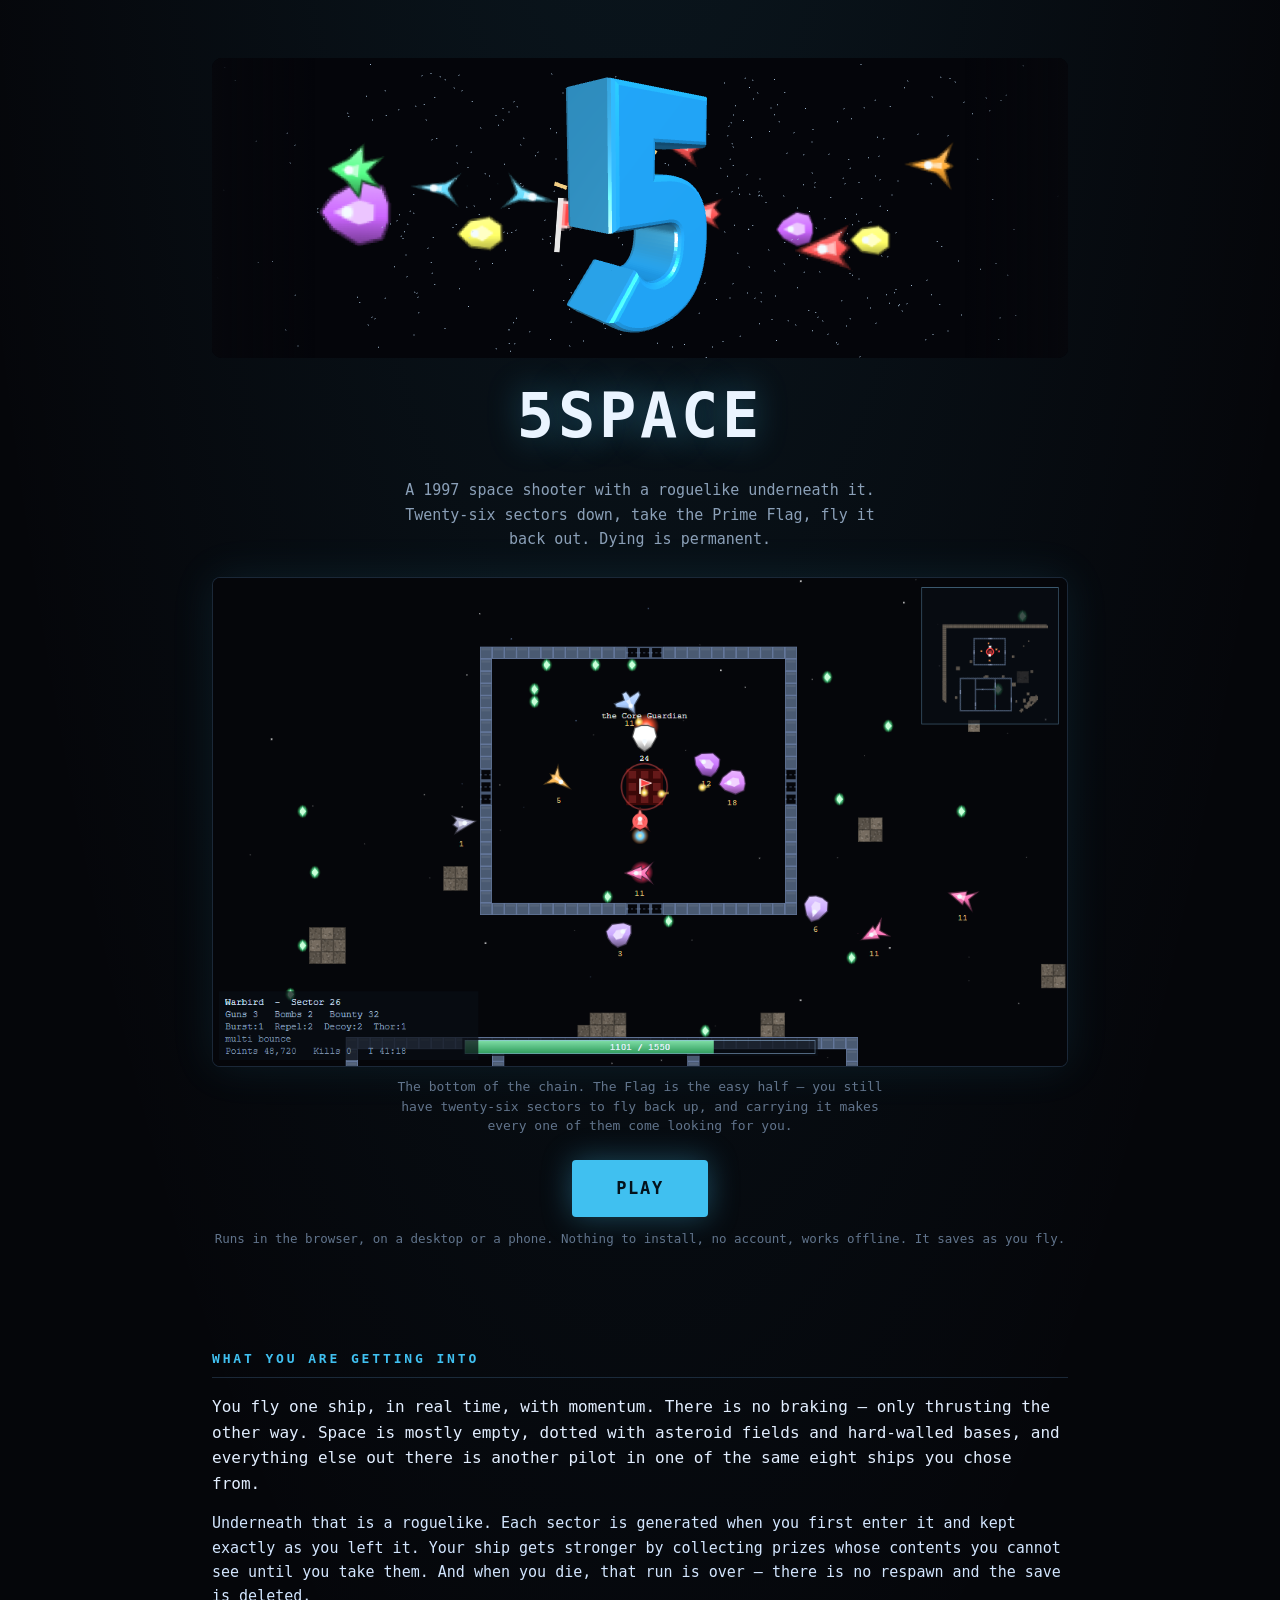
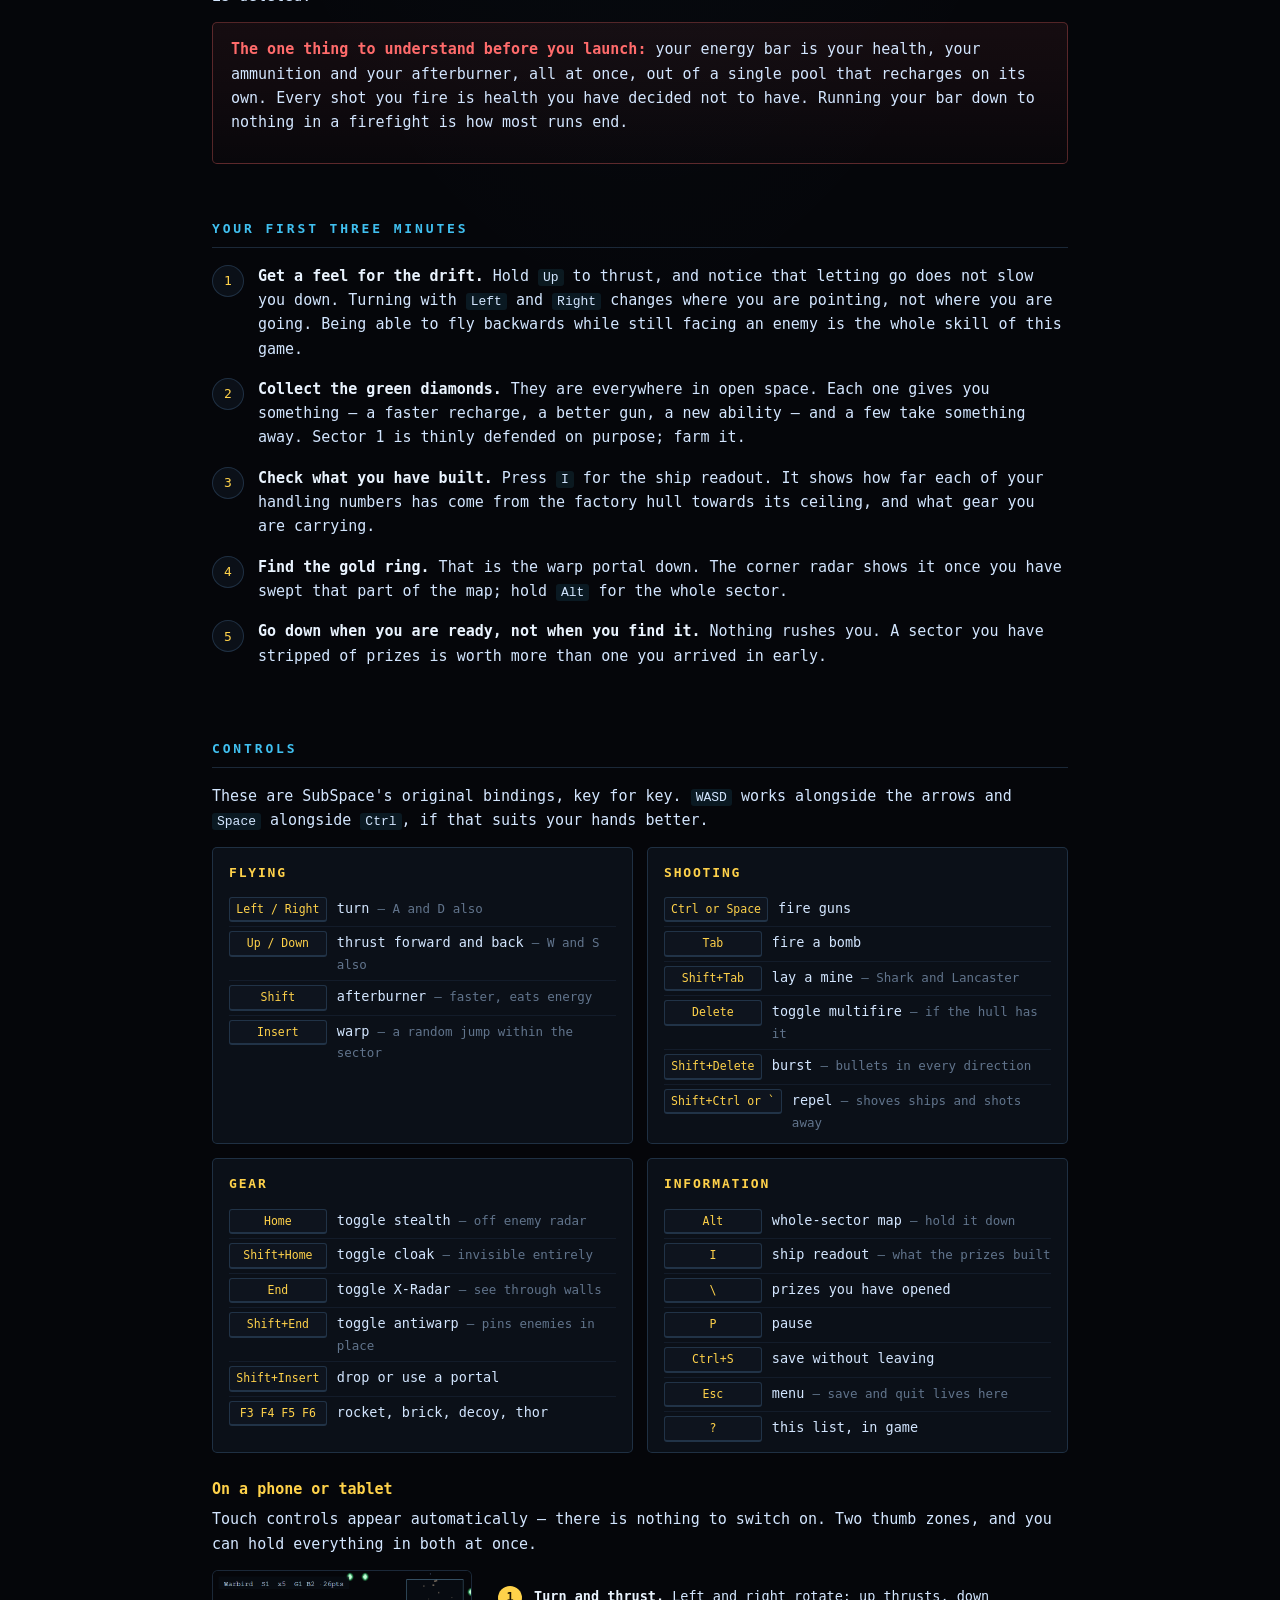
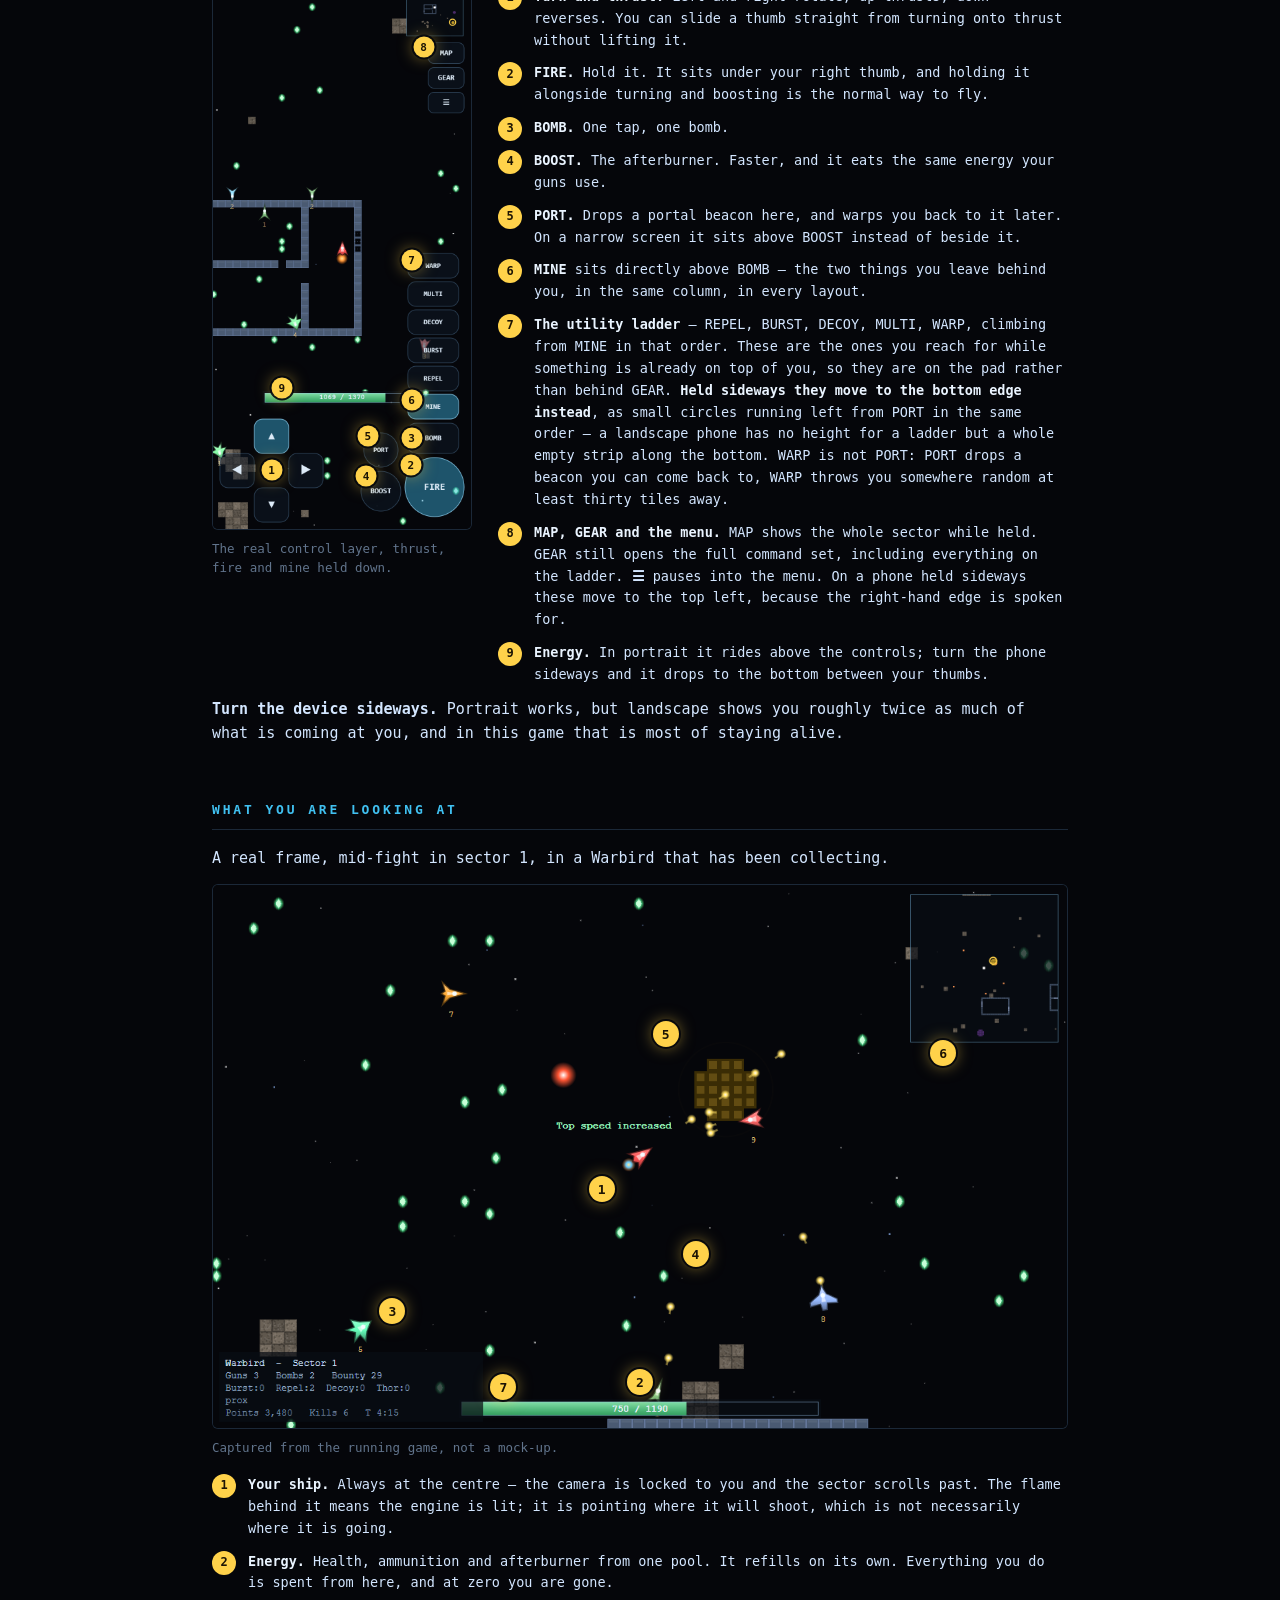
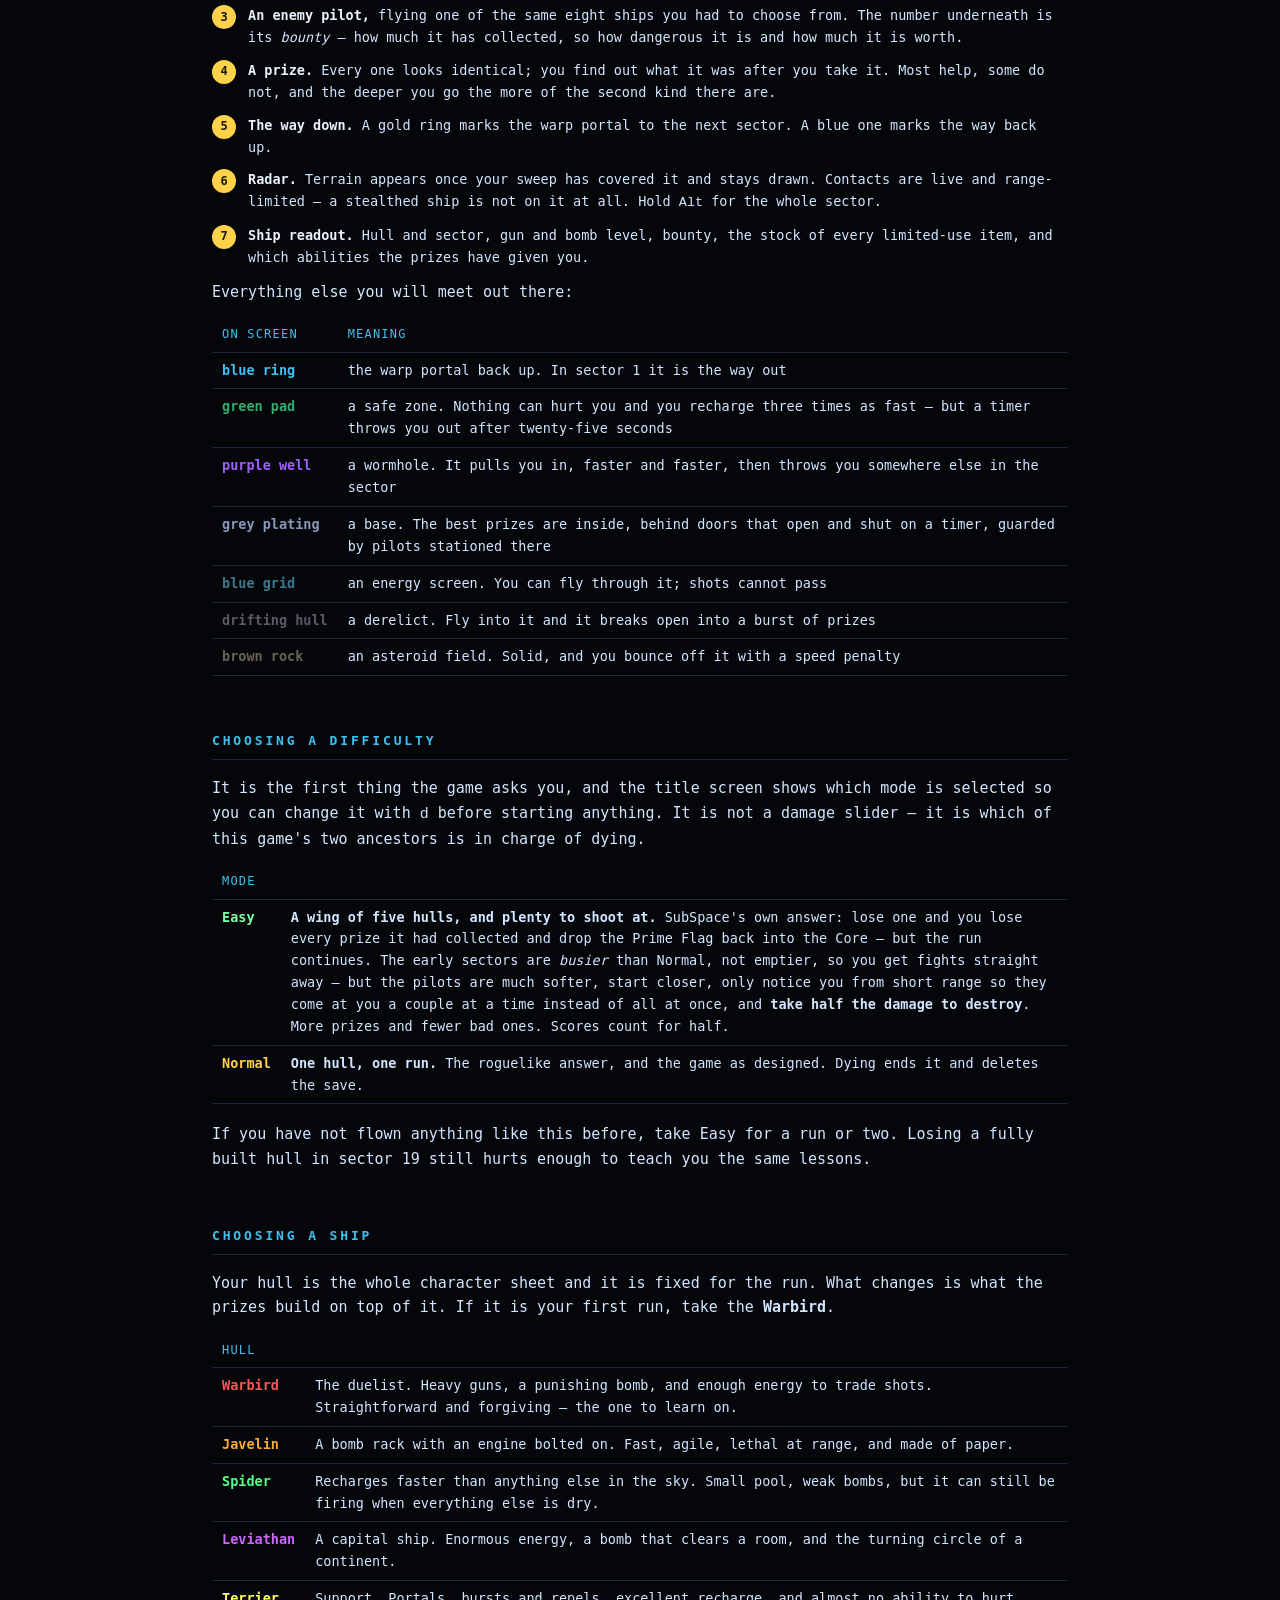
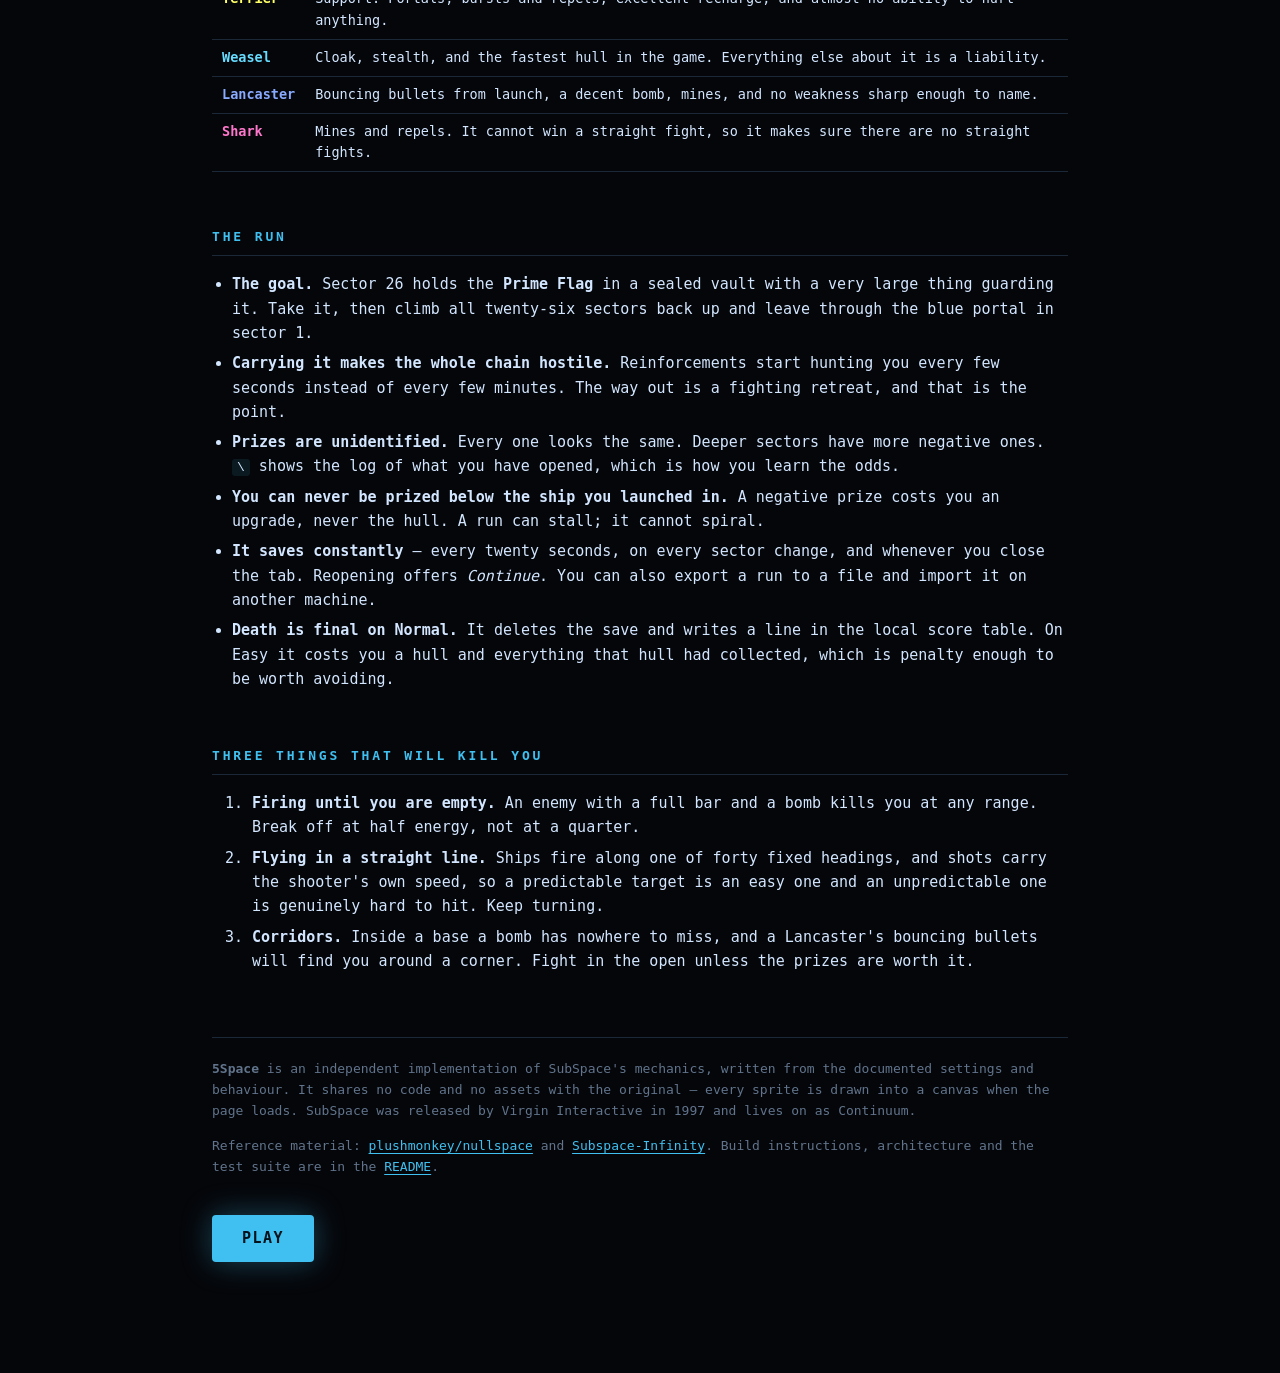
==== commit a0b22319: "4 Space threejs Hero Added Added an amazing spinning "5" space intro hero using threejs" ====
--- a/index.html
+++ b/index.html
@@ -236,12 +236,36 @@
     color: var(--faint); font-size: 13px;
   }
 
+  /* ---- the animated masthead ----------------------------------------- */
+
+  /* Sized in CSS and never by the canvas attributes, so the WebGL surface can
+     be resized to the device pixel ratio without the layout moving. */
+  .masthead {
+    position: relative;
+    margin: 0 0 8px;
+    height: 300px;
+    border-radius: 10px;
+    overflow: hidden;
+    background:
+      radial-gradient(120% 90% at 50% 40%, rgba(64,192,240,0.09), transparent 60%),
+      #04050a;
+  }
+  .masthead canvas { display: block; width: 100%; height: 100%; }
+  /* Feathered edges, so the band reads as a window rather than a box. */
+  .masthead::after {
+    content: ""; position: absolute; inset: 0; pointer-events: none;
+    background: linear-gradient(90deg, #06070c 0%, transparent 12%,
+                                transparent 88%, #06070c 100%);
+  }
+  .masthead.dead { display: none; }
+
   @media (max-width: 620px) {
     body { font-size: 14px; }
     .wrap { padding: 0 14px 60px; }
     header { padding: 34px 0 20px; }
     .keyrow { flex-direction: column; gap: 2px; }
     .keyrow kbd { min-width: 0; align-self: flex-start; }
+    .masthead { height: 190px; }
   }
 </style>
 </head>
@@ -249,6 +273,12 @@
 <div class="wrap">
 
 <header>
+  <!-- Decorative: everything it shows is said in words below, so it is hidden
+       from assistive tech rather than described twice. -->
+  <div class="masthead" id="masthead" aria-hidden="true">
+    <canvas id="mastheadgl"></canvas>
+  </div>
+
   <h1>5SPACE</h1>
   <p class="tag">A 1997 space shooter with a roguelike underneath it.
   Twenty-six sectors down, take the Prime Flag, fly it back out.
@@ -556,5 +586,315 @@
 </footer>
 
 </div>
+
+<!-- Vendored, not fetched: the whole site has to work offline and from a
+     file:// path, which is also why this is the classic UMD build rather than
+     an ES module. -->
+<script src="vendor/three.min.js"></script>
+<script>
+/* The animated masthead: a 3D "5" turning in front of the sector traffic.
+ *
+ * Decorative, and treated that way - it is torn down and hidden if anything
+ * is missing or unwelcome (no WebGL, no three.js, reduced-motion), and the
+ * page reads exactly the same without it.  The screenshot below it is the
+ * real hero; this is the sign over the door.
+ */
+(function () {
+  'use strict';
+
+  var band = document.getElementById('masthead');
+  var canvas = document.getElementById('mastheadgl');
+  if (!band || !canvas) return;
+
+  var arrived = false;
+
+  function give_up() { band.classList.add('dead'); }
+
+  /* Everything below hangs off the sprite sheet arriving.  A load that fails
+     calls back and is handled - but one that simply never resolves does not,
+     and that left an empty 300px box sitting above the title with nothing to
+     say it was broken.
+     The test is whether the sheet turned up, deliberately not whether anything
+     has been drawn: the band does not draw at all while it is scrolled out of
+     view, so watching for a first paint retired a perfectly healthy masthead
+     on any reload that restored the scroll position further down the page. */
+  window.setTimeout(function () {
+    if (!arrived) give_up();
+  }, 4000);
+
+  if (!window.THREE) { give_up(); return; }
+
+  /* Someone who has asked the OS for less movement should not be handed a
+     spinning object as the first thing on the page. */
+  var still = window.matchMedia && window.matchMedia('(prefers-reduced-motion: reduce)');
+
+  var renderer;
+  try {
+    renderer = new THREE.WebGLRenderer({ canvas: canvas, antialias: true, alpha: false });
+  } catch (e) { give_up(); return; }
+  if (!renderer || !renderer.getContext()) { give_up(); return; }
+
+  renderer.setClearColor(0x04050a, 1);
+
+  var scene = new THREE.Scene();
+  var camera = new THREE.PerspectiveCamera(42, 2, 0.1, 200);
+  camera.position.set(0, 0, 15);
+
+  /* ---- the 5 -------------------------------------------------------- */
+
+  /* Drawn as an outline rather than loaded from a font: a typeface would be
+     another asset to fetch, and this way the glyph is as angular as the rest
+     of the game's artwork. Units are a 0.62 x 1.0 box, y up. */
+  function fiveShape() {
+    var s = new THREE.Shape();
+    s.moveTo(0.05, 1.00);
+    s.lineTo(0.60, 1.00);
+    s.lineTo(0.60, 0.81);
+    s.lineTo(0.24, 0.81);
+    s.lineTo(0.24, 0.63);
+    s.lineTo(0.34, 0.63);
+    s.quadraticCurveTo(0.62, 0.62, 0.62, 0.36);
+    s.quadraticCurveTo(0.62, 0.00, 0.28, 0.00);
+    s.quadraticCurveTo(0.13, 0.00, 0.04, 0.08);
+    s.lineTo(0.16, 0.22);
+    s.quadraticCurveTo(0.21, 0.16, 0.28, 0.16);
+    s.quadraticCurveTo(0.45, 0.16, 0.45, 0.36);
+    s.quadraticCurveTo(0.45, 0.46, 0.34, 0.46);
+    s.lineTo(0.05, 0.46);
+    s.closePath();
+    return s;
+  }
+
+  var geo = new THREE.ExtrudeGeometry(fiveShape(), {
+    depth: 0.26, bevelEnabled: true, bevelThickness: 0.035,
+    bevelSize: 0.028, bevelSegments: 3, curveSegments: 18
+  });
+  geo.center();
+  geo.scale(8.2, 8.2, 8.2);
+
+  var five = new THREE.Mesh(geo, new THREE.MeshStandardMaterial({
+    color: 0x2ea8dc, emissive: 0x0a2f45, metalness: 0.65, roughness: 0.28
+  }));
+  scene.add(five);
+
+  scene.add(new THREE.AmbientLight(0x415a75, 1.1));
+  var key = new THREE.DirectionalLight(0x9fe4ff, 2.3); key.position.set(4, 6, 9);
+  var rim = new THREE.DirectionalLight(0xff6a4a, 1.5); rim.position.set(-7, -3, 4);
+  scene.add(key); scene.add(rim);
+
+  /* ---- stars -------------------------------------------------------- */
+
+  var STARS = 520, sxyz = new Float32Array(STARS * 3);
+  for (var i = 0; i < STARS; i++) {
+    sxyz[i * 3]     = (Math.random() - 0.5) * 90;
+    sxyz[i * 3 + 1] = (Math.random() - 0.5) * 40;
+    sxyz[i * 3 + 2] = -6 - Math.random() * 55;
+  }
+  var starGeo = new THREE.BufferGeometry();
+  starGeo.setAttribute('position', new THREE.BufferAttribute(sxyz, 3));
+  var stars = new THREE.Points(starGeo, new THREE.PointsMaterial({
+    color: 0xbcd8f2, size: 0.16, sizeAttenuation: true,
+    transparent: true, opacity: 0.85, depthWrite: false
+  }));
+  scene.add(stars);
+
+  /* ---- the traffic --------------------------------------------------- */
+
+  /* One sheet, 4x2 cells, drawn by the game's own sprite code.  Cells:
+     0 warbird  1 javelin  2 leviathan  3 weasel  4 spider  5 terrier
+     6 the Prime Flag  7 a green */
+  var COLS = 4, ROWS = 2;
+  var loader = new THREE.TextureLoader();
+  var drifters = [];
+  var running = false;
+
+  loader.load('shots/hero-sprites.png', function (sheet) {
+    arrived = true;
+    sheet.magFilter = THREE.NearestFilter;      // pixel art stays pixel art
+    sheet.minFilter = THREE.LinearMipmapLinearFilter;
+
+    function cellMaterial(index) {
+      var t = sheet.clone();
+      t.needsUpdate = true;
+      t.repeat.set(1 / COLS, 1 / ROWS);
+      t.offset.set((index % COLS) / COLS,
+                   1 - (Math.floor(index / COLS) + 1) / ROWS);
+      return new THREE.MeshBasicMaterial({
+        map: t, transparent: true, depthWrite: false, toneMapped: false
+      });
+    }
+
+    var quad = new THREE.PlaneGeometry(1, 1);
+
+    /* Perspective shrinks anything put behind the 5, and the traffic has to
+       stay readable as *ships* - so sizes here are how big a thing should look
+       at the 5's own depth, and the world size is worked back from how far
+       away it actually is.  Without this the far lane arrived as 9px specks. */
+    function apparent(size, z) { return size * (camera.position.z - z) / 15; }
+
+    function piece(index, size, z) {
+      var m = new THREE.Mesh(quad, cellMaterial(index));
+      var s = apparent(size, z);
+      m.scale.set(s, s, 1);
+      return m;
+    }
+
+    /* Ships, the Flag and a couple of greens, crossing behind the 5 at
+       different depths so the band has some parallax to it. */
+    var TRAFFIC = [
+      { cell: 0, size: 2.9 }, { cell: 1, size: 2.4 }, { cell: 2, size: 3.4 },
+      { cell: 3, size: 2.2 }, { cell: 4, size: 2.6 }, { cell: 5, size: 2.4 },
+      { cell: 6, size: 2.8 }, { cell: 7, size: 1.3 }, { cell: 7, size: 1.1 },
+      { cell: 0, size: 2.0 }, { cell: 2, size: 1.8 }, { cell: 5, size: 2.1 }
+    ];
+    TRAFFIC.forEach(function (t, n) {
+      var depth = -9 - (n % 4) * 8;
+      var m = piece(t.cell, t.size, depth);
+      var span = 30 + Math.abs(depth) * 1.5;
+      m.position.set((n / TRAFFIC.length - 0.5) * span, 0, depth);
+      drifters.push({
+        obj: m,
+        /* nearer things cross faster - the whole point of parallax */
+        speed: 3.4 + (depth + 33) * 0.16,
+        bob: 0.2 + Math.random() * 0.35,
+        phase: Math.random() * 6.28,
+        y: (Math.random() - 0.5) * 9,
+        span: span
+      });
+      scene.add(m);
+    });
+
+    /* The duel: two ships locked at each other with shots in the air between
+       them, frozen mid-exchange and translating as one group.  Nothing about
+       it animates internally - it is a photograph being carried past. */
+    var DUEL_Z = -26;
+    var duel = new THREE.Group();
+    var a = piece(0, 2.6, 0);              // warbird, drawn nose-left
+    a.position.set(3.0, 1.0, 0);
+    var b = piece(3, 2.4, 0);              // weasel, flipped to face it
+    b.scale.x *= -1;
+    b.position.set(-3.0, -1.0, 0);
+    a.rotation.z = -0.22; b.rotation.z = -0.22;
+    duel.add(a); duel.add(b);
+
+    var tracer = new THREE.MeshBasicMaterial({
+      color: 0xffd98a, transparent: true, opacity: 0.95, depthWrite: false
+    });
+    for (var k = 0; k < 4; k++) {
+      var bullet = new THREE.Mesh(new THREE.PlaneGeometry(0.5, 0.15), tracer);
+      bullet.position.set(-1.7 + k * 1.15, -0.62 + k * 0.45, 0.01);
+      bullet.rotation.z = -0.35;
+      duel.add(bullet);
+    }
+    /* Scaled as a unit so the pair keeps its spacing while still obeying the
+       same "should look this big" rule as everything else. */
+    var ds = apparent(1, DUEL_Z);
+    duel.scale.set(ds, ds, 1);
+    duel.position.z = DUEL_Z;
+    drifters.push({
+      obj: duel, speed: 2.6, bob: 0.15, phase: 1.2, y: 3.6, span: 78,
+      duel: true
+    });
+    scene.add(duel);
+
+    layout();
+    start();
+  }, undefined, function () {
+    /* The sheet is the whole point of the background; without it this is just
+       a spinning number, which is not worth 600KB of renderer. */
+    give_up();
+  });
+
+  /* ---- layout -------------------------------------------------------- */
+
+  function layout() {
+    var w = band.clientWidth, h = band.clientHeight;
+    if (!w || !h) return;
+    var dpr = Math.min(2, window.devicePixelRatio || 1);
+    renderer.setPixelRatio(dpr);
+    renderer.setSize(w, h, false);
+    camera.aspect = w / h;
+    /* Pull the camera back on a narrow band so the 5 keeps its margins
+       instead of growing off the top and bottom edges. */
+    camera.position.z = 15 * Math.max(1, 2.6 / camera.aspect);
+    camera.updateProjectionMatrix();
+  }
+  window.addEventListener('resize', layout);
+  layout();
+
+  /* ---- the loop ------------------------------------------------------ */
+
+  var last = 0, frame = 0, spin = 0;
+
+  function draw(t) {
+    var dt = last ? Math.min(0.05, (t - last) / 1000) : 0.016;
+    last = t;
+
+    spin += dt * 0.55;
+    five.rotation.y = spin;
+    /* A steady nod, so the quarter-turn where the glyph is edge-on still
+       shows some face rather than flattening to a bar. */
+    five.rotation.x = Math.sin(spin * 0.5) * 0.3;
+
+    stars.position.x -= dt * 0.7;
+    if (stars.position.x < -30) stars.position.x += 30;
+
+    for (var i = 0; i < drifters.length; i++) {
+      var d = drifters[i];
+      d.obj.position.x -= d.speed * dt;
+      if (d.obj.position.x < -d.span / 2) d.obj.position.x = d.span / 2;
+      d.obj.position.y = d.y + Math.sin(t / 1000 * d.bob + d.phase) * 0.5;
+      if (!d.duel) d.obj.rotation.z = Math.sin(t / 1000 * d.bob + d.phase) * 0.08;
+    }
+
+    if (!paint()) return;
+    if (running) frame = window.requestAnimationFrame(draw);
+  }
+
+  /* Chrome treats every file:// image as its own origin, so uploading the
+     sprite sheet as a texture throws a SecurityError when the page is opened
+     straight off the filesystem rather than served.  That is a supported way
+     to run this, and an exception once per frame is not an acceptable way to
+     find out - so a failing render retires the band instead. */
+  function paint() {
+    try {
+      renderer.render(scene, camera);
+      return true;
+    } catch (e) {
+      stop();
+      give_up();
+      return false;
+    }
+  }
+
+  function start() {
+    if (running) return;
+    if (still && still.matches) { paint(); return; }
+    running = true;
+    last = 0;
+    frame = window.requestAnimationFrame(draw);
+  }
+
+  function stop() {
+    running = false;
+    if (frame) window.cancelAnimationFrame(frame);
+    frame = 0;
+  }
+
+  /* Nothing spins while it is scrolled away or the tab is in the background:
+     this is decoration, and it should cost nothing when nobody is looking. */
+  if (window.IntersectionObserver) {
+    new window.IntersectionObserver(function (entries) {
+      if (entries[0].isIntersecting) start(); else stop();
+    }, { threshold: 0.01 }).observe(band);
+  }
+  document.addEventListener('visibilitychange', function () {
+    if (document.hidden) stop(); else start();
+  });
+  if (still && still.addEventListener) {
+    still.addEventListener('change', function () { stop(); start(); });
+  }
+}());
+</script>
 </body>
 </html>
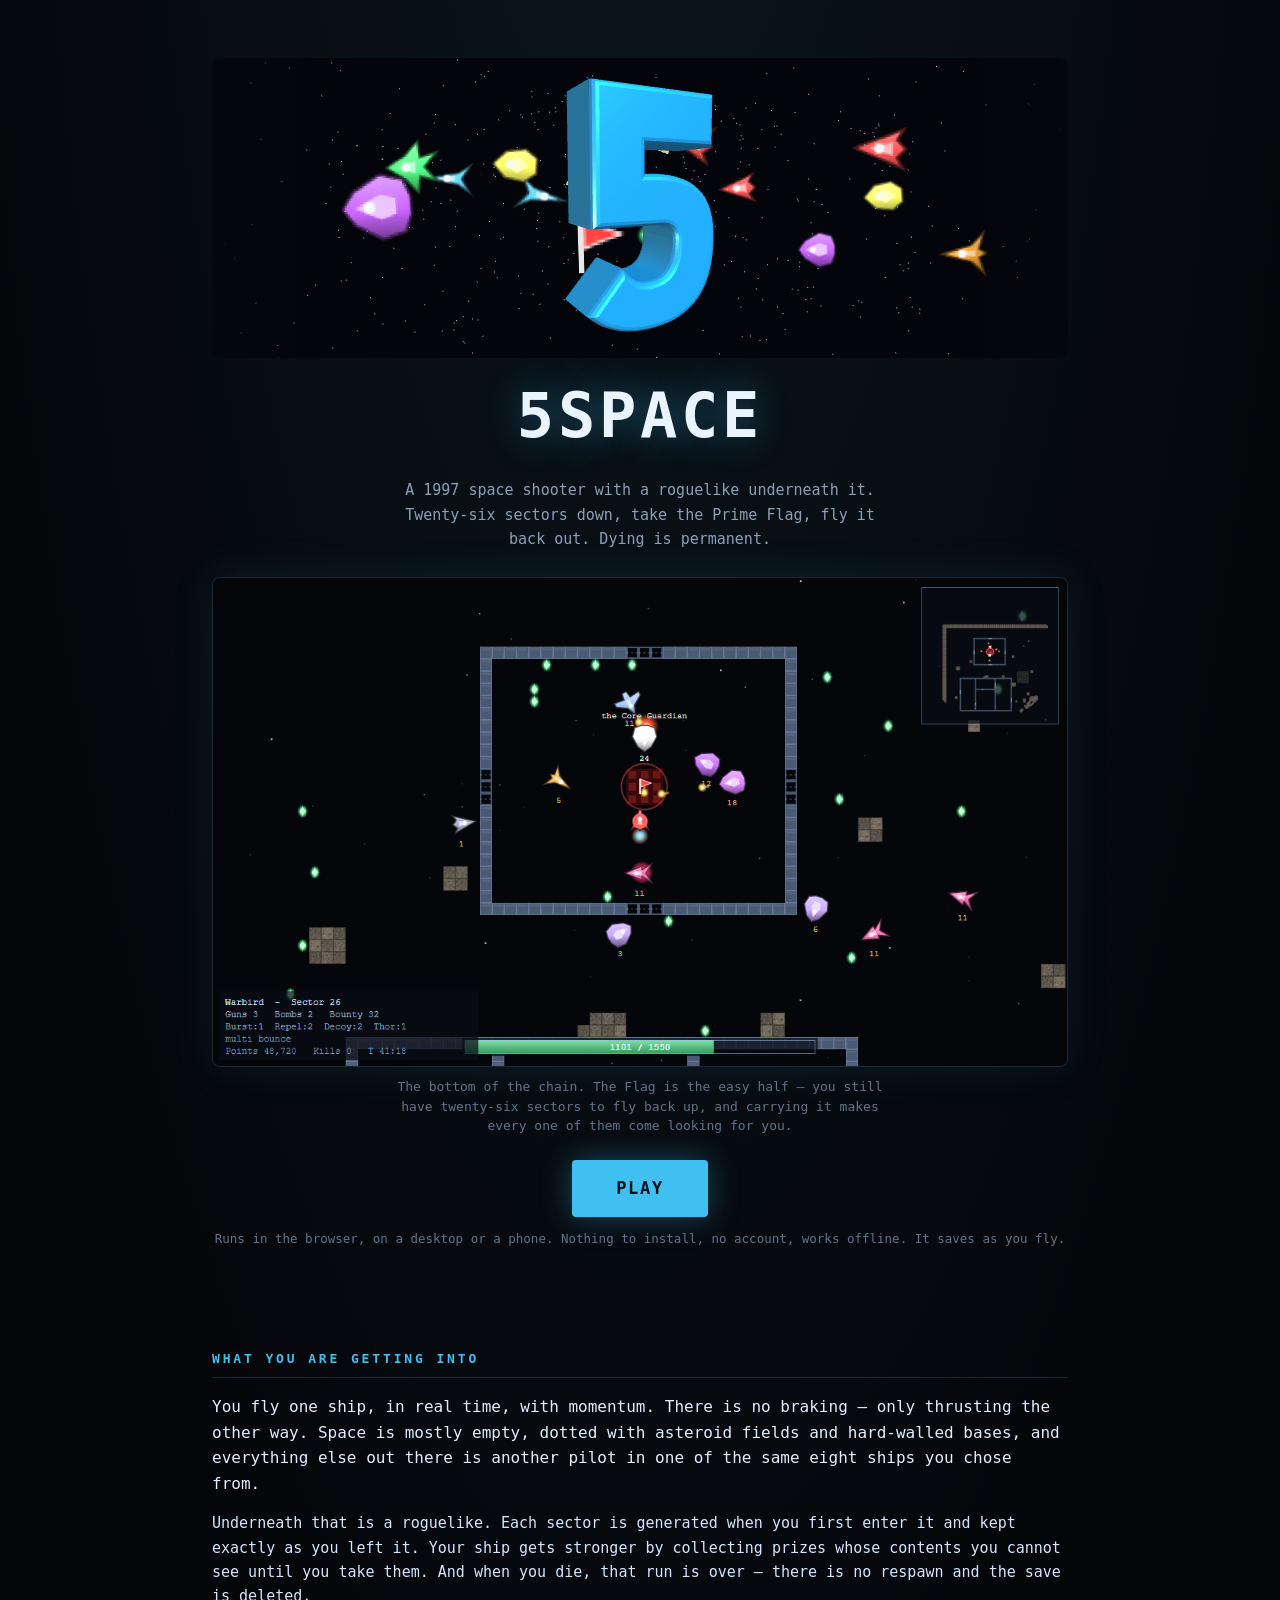
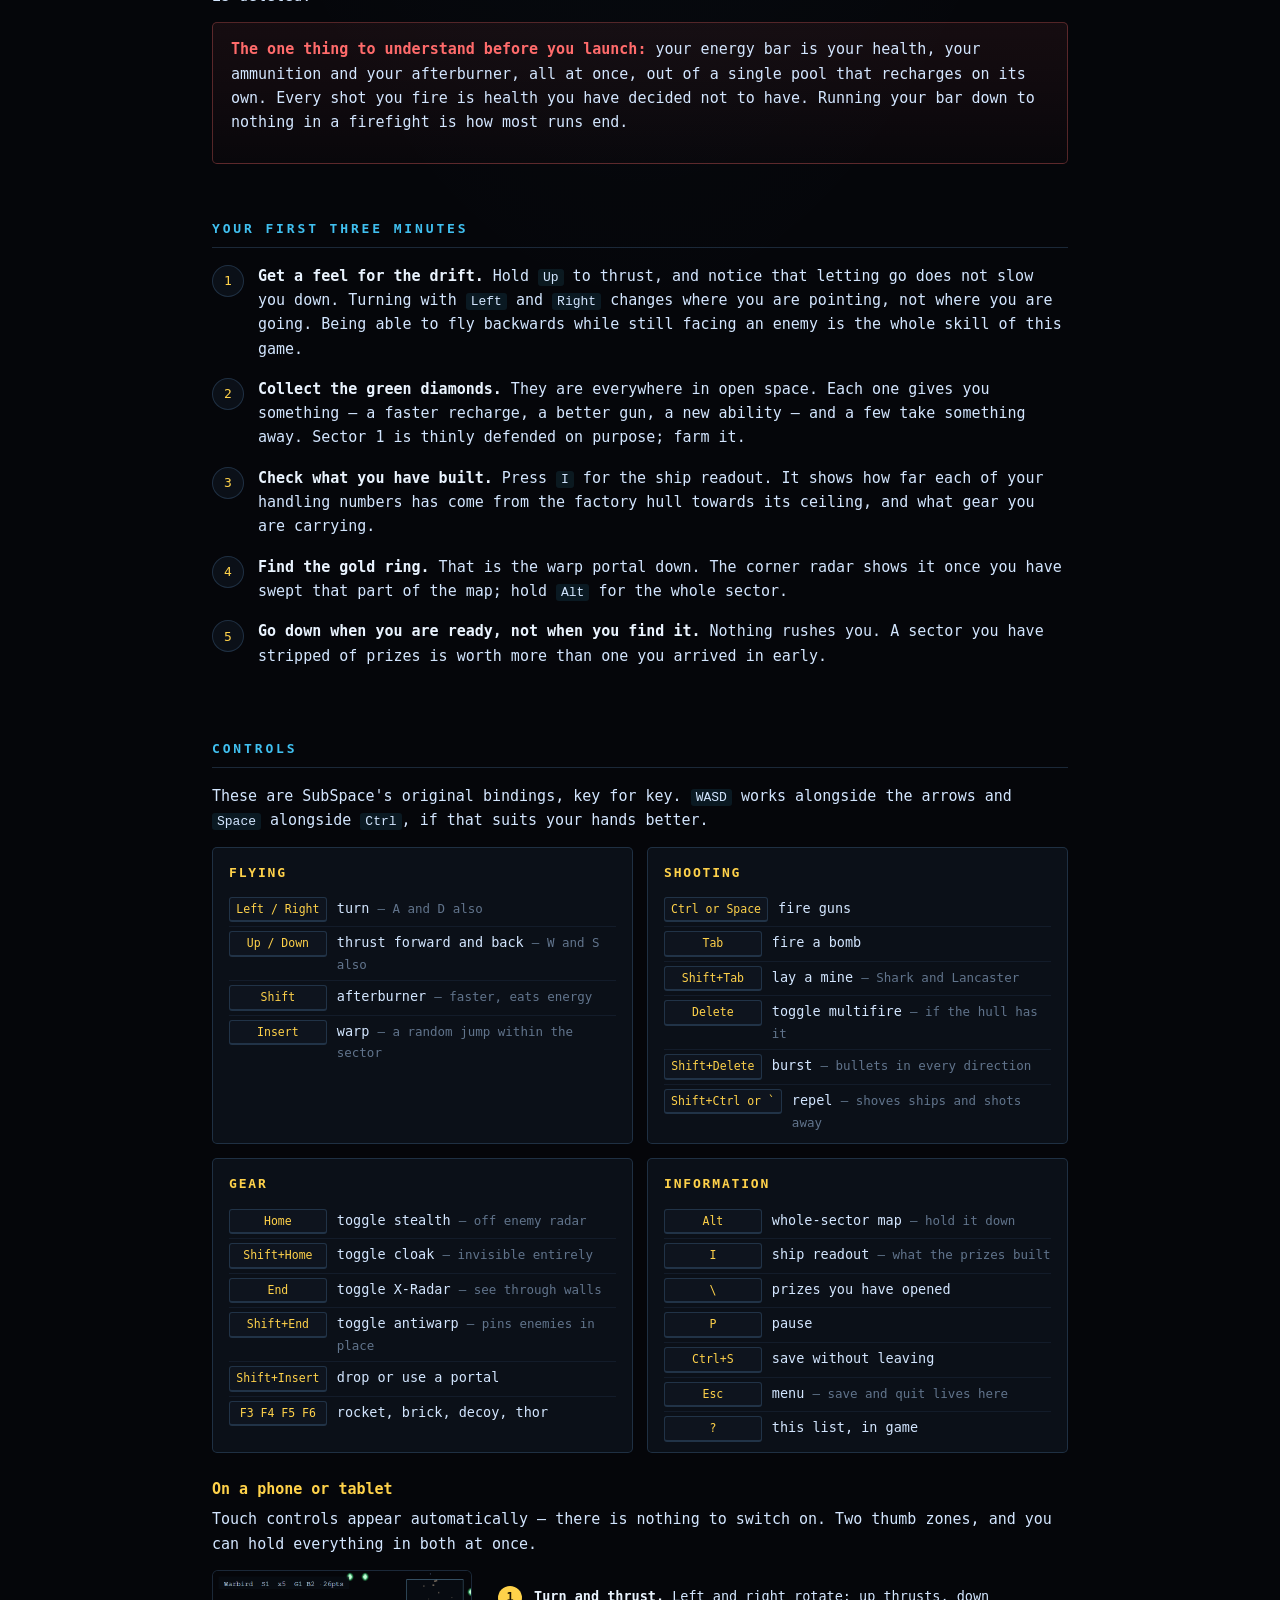
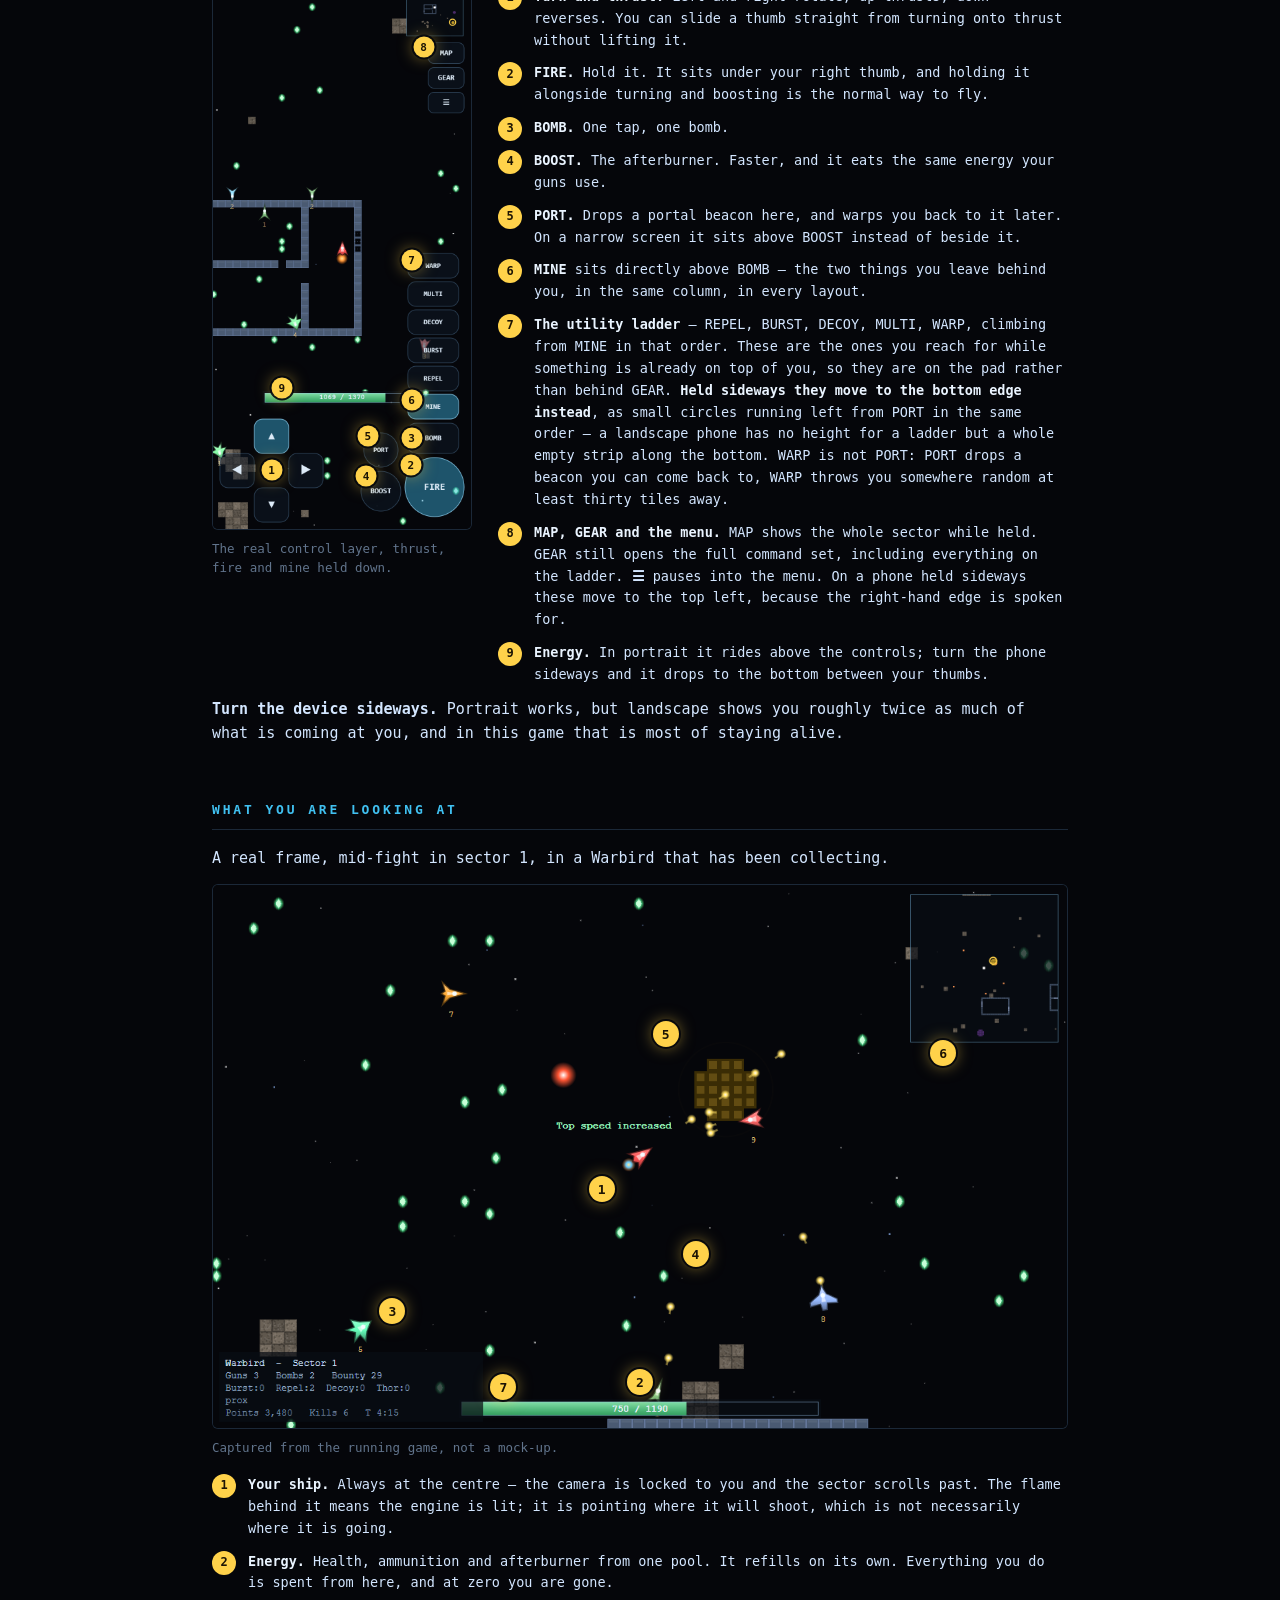
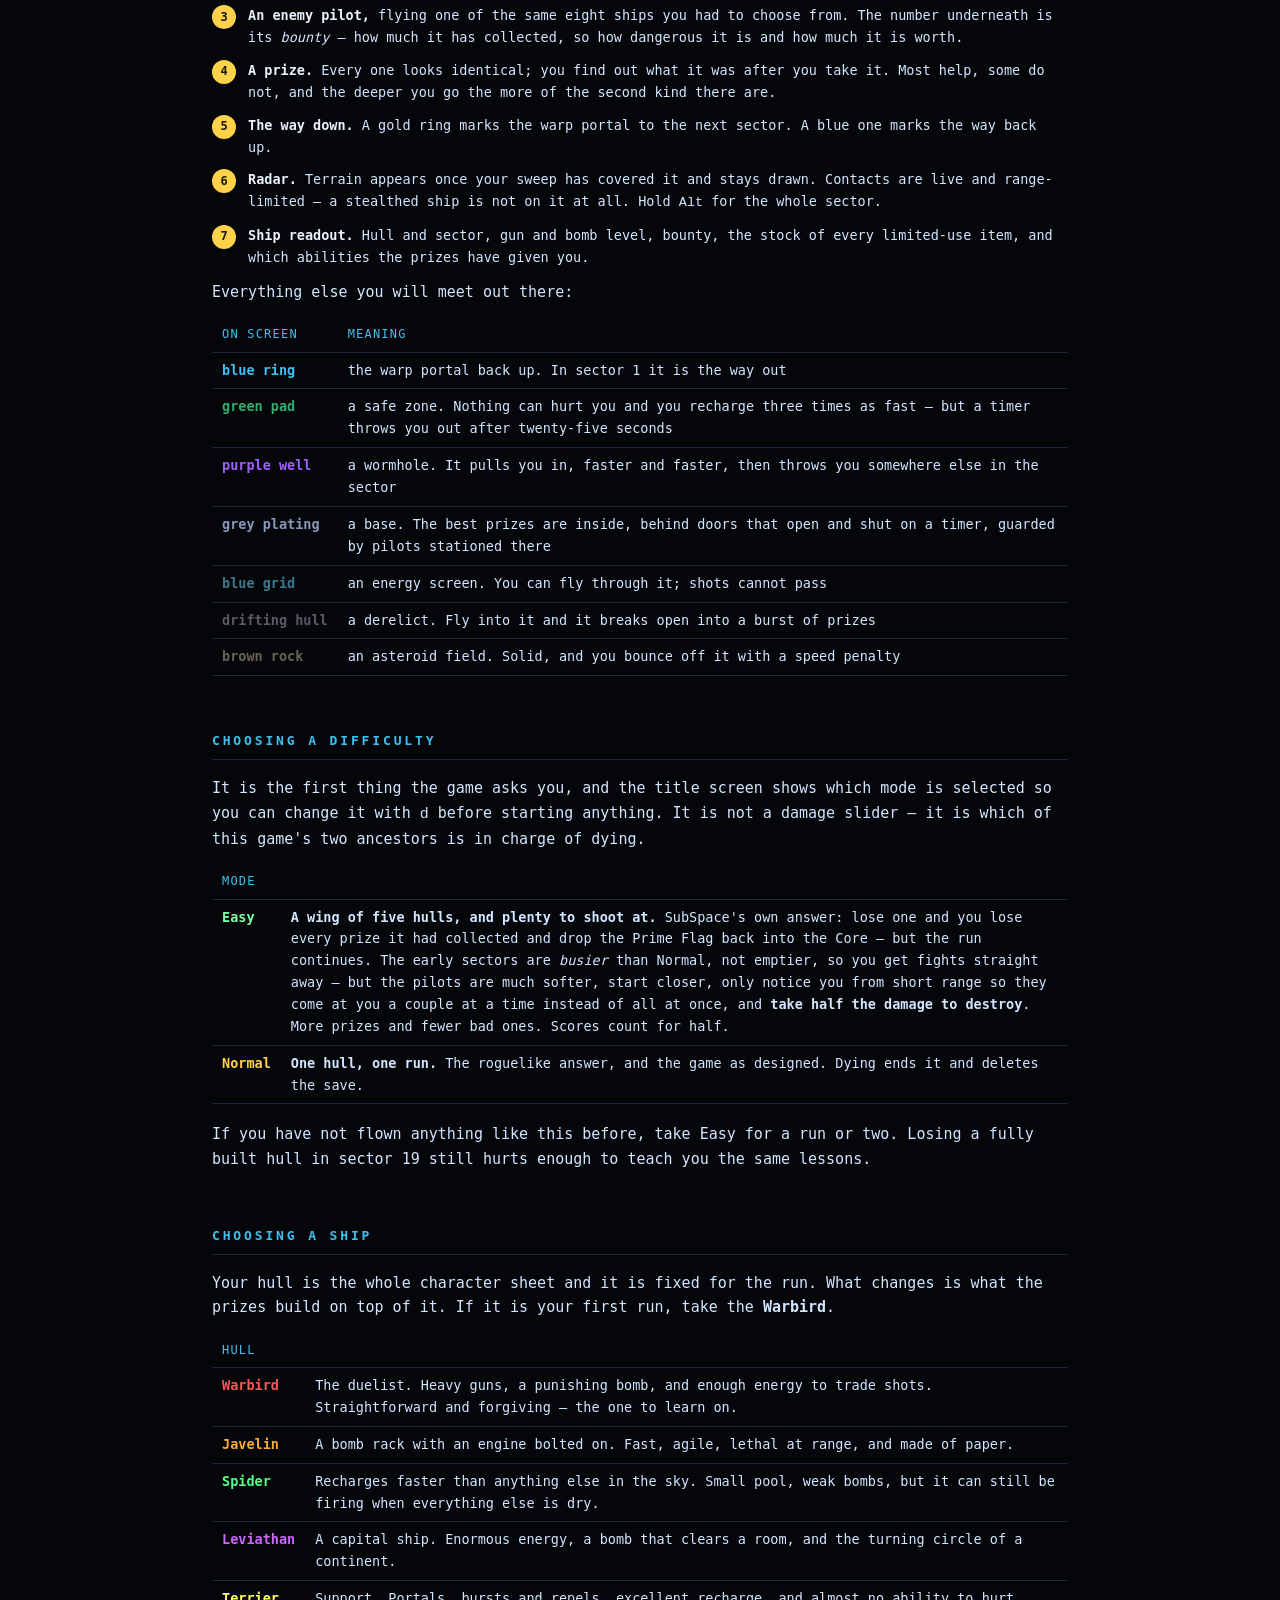
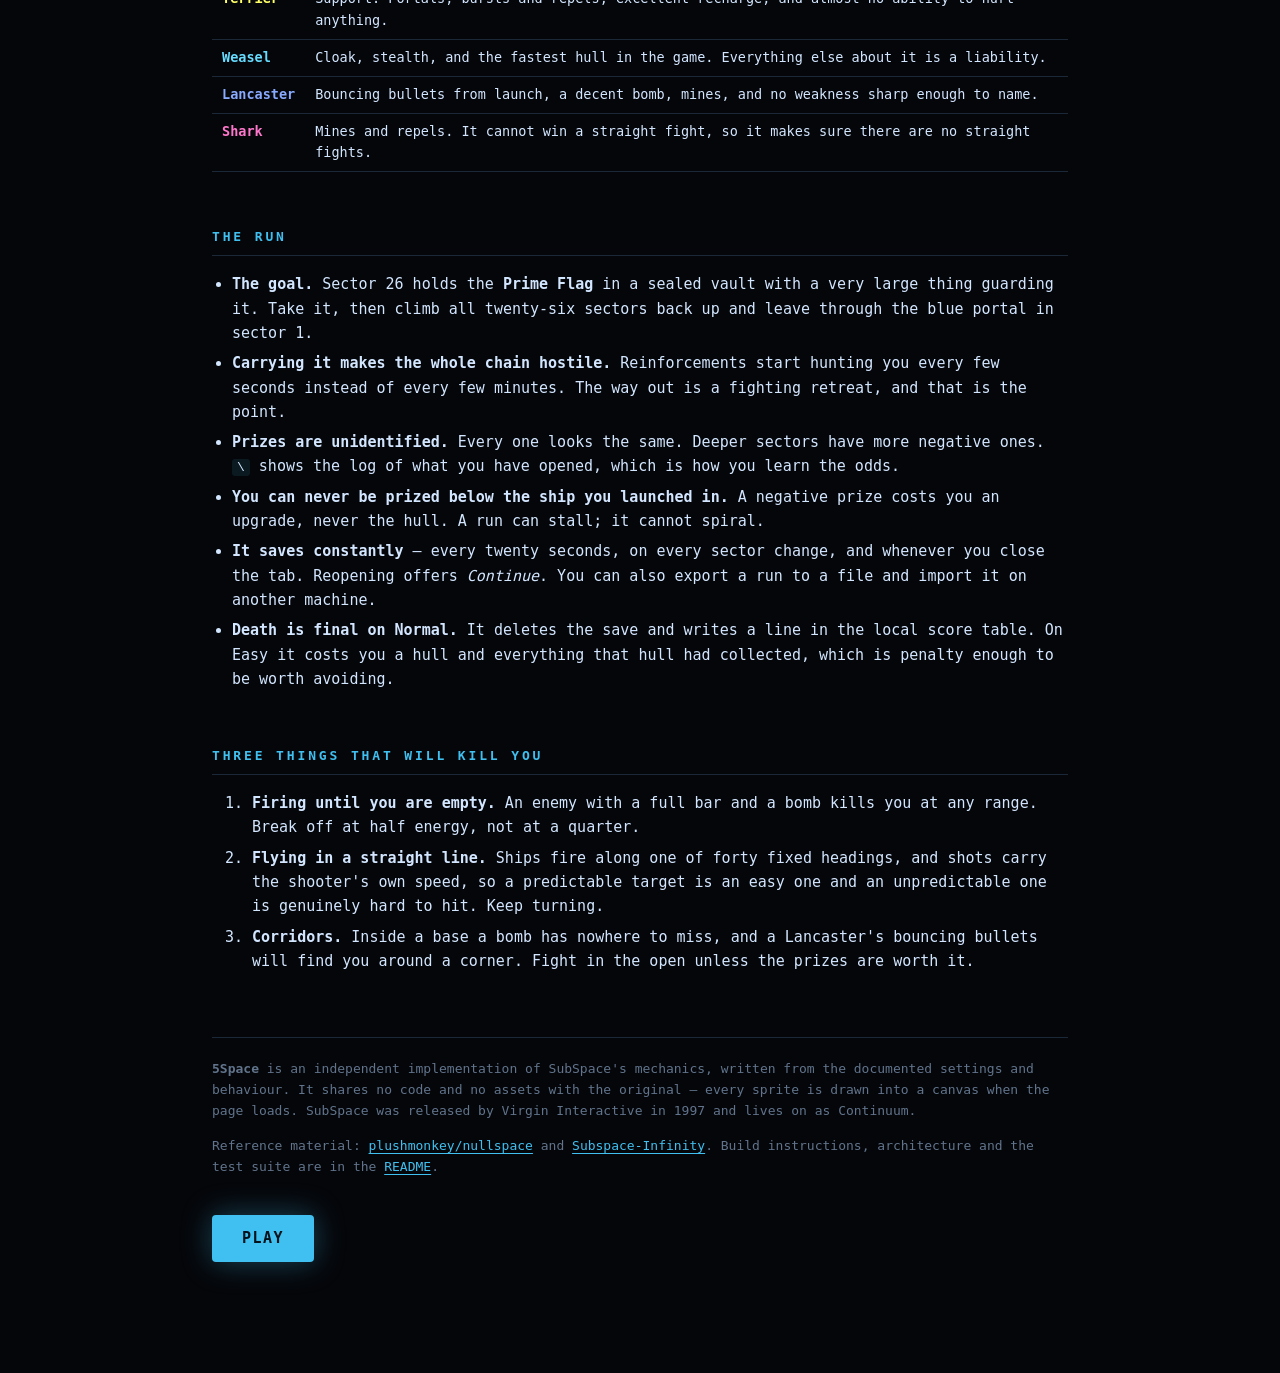
==== commit 037002e4: "5 hero fixes added 5 Hero Added using threejs - bug fixes" ====
--- a/index.html
+++ b/index.html
@@ -591,6 +591,7 @@
      file:// path, which is also why this is the classic UMD build rather than
      an ES module. -->
 <script src="vendor/three.min.js"></script>
+<script src="shots/hero-sprites.js"></script>
 <script>
 /* The animated masthead: a 3D "5" turning in front of the sector traffic.
  *
@@ -708,7 +709,9 @@
   var drifters = [];
   var running = false;
 
-  loader.load('shots/hero-sprites.png', function (sheet) {
+  if (!window.HERO_SHEET) { give_up(); return; }
+
+  loader.load(window.HERO_SHEET, function (sheet) {
     arrived = true;
     sheet.magFilter = THREE.NearestFilter;      // pixel art stays pixel art
     sheet.minFilter = THREE.LinearMipmapLinearFilter;
@@ -851,11 +854,10 @@
     if (running) frame = window.requestAnimationFrame(draw);
   }
 
-  /* Chrome treats every file:// image as its own origin, so uploading the
-     sprite sheet as a texture throws a SecurityError when the page is opened
-     straight off the filesystem rather than served.  That is a supported way
-     to run this, and an exception once per frame is not an acceptable way to
-     find out - so a failing render retires the band instead. */
+  /* The sheet is a data: URI precisely so this cannot happen any more, but a
+     render can still fail for reasons outside this file - a lost context, a
+     driver giving up - and an exception once per frame is not an acceptable
+     way to find out.  A failing render retires the band instead. */
   function paint() {
     try {
       renderer.render(scene, camera);
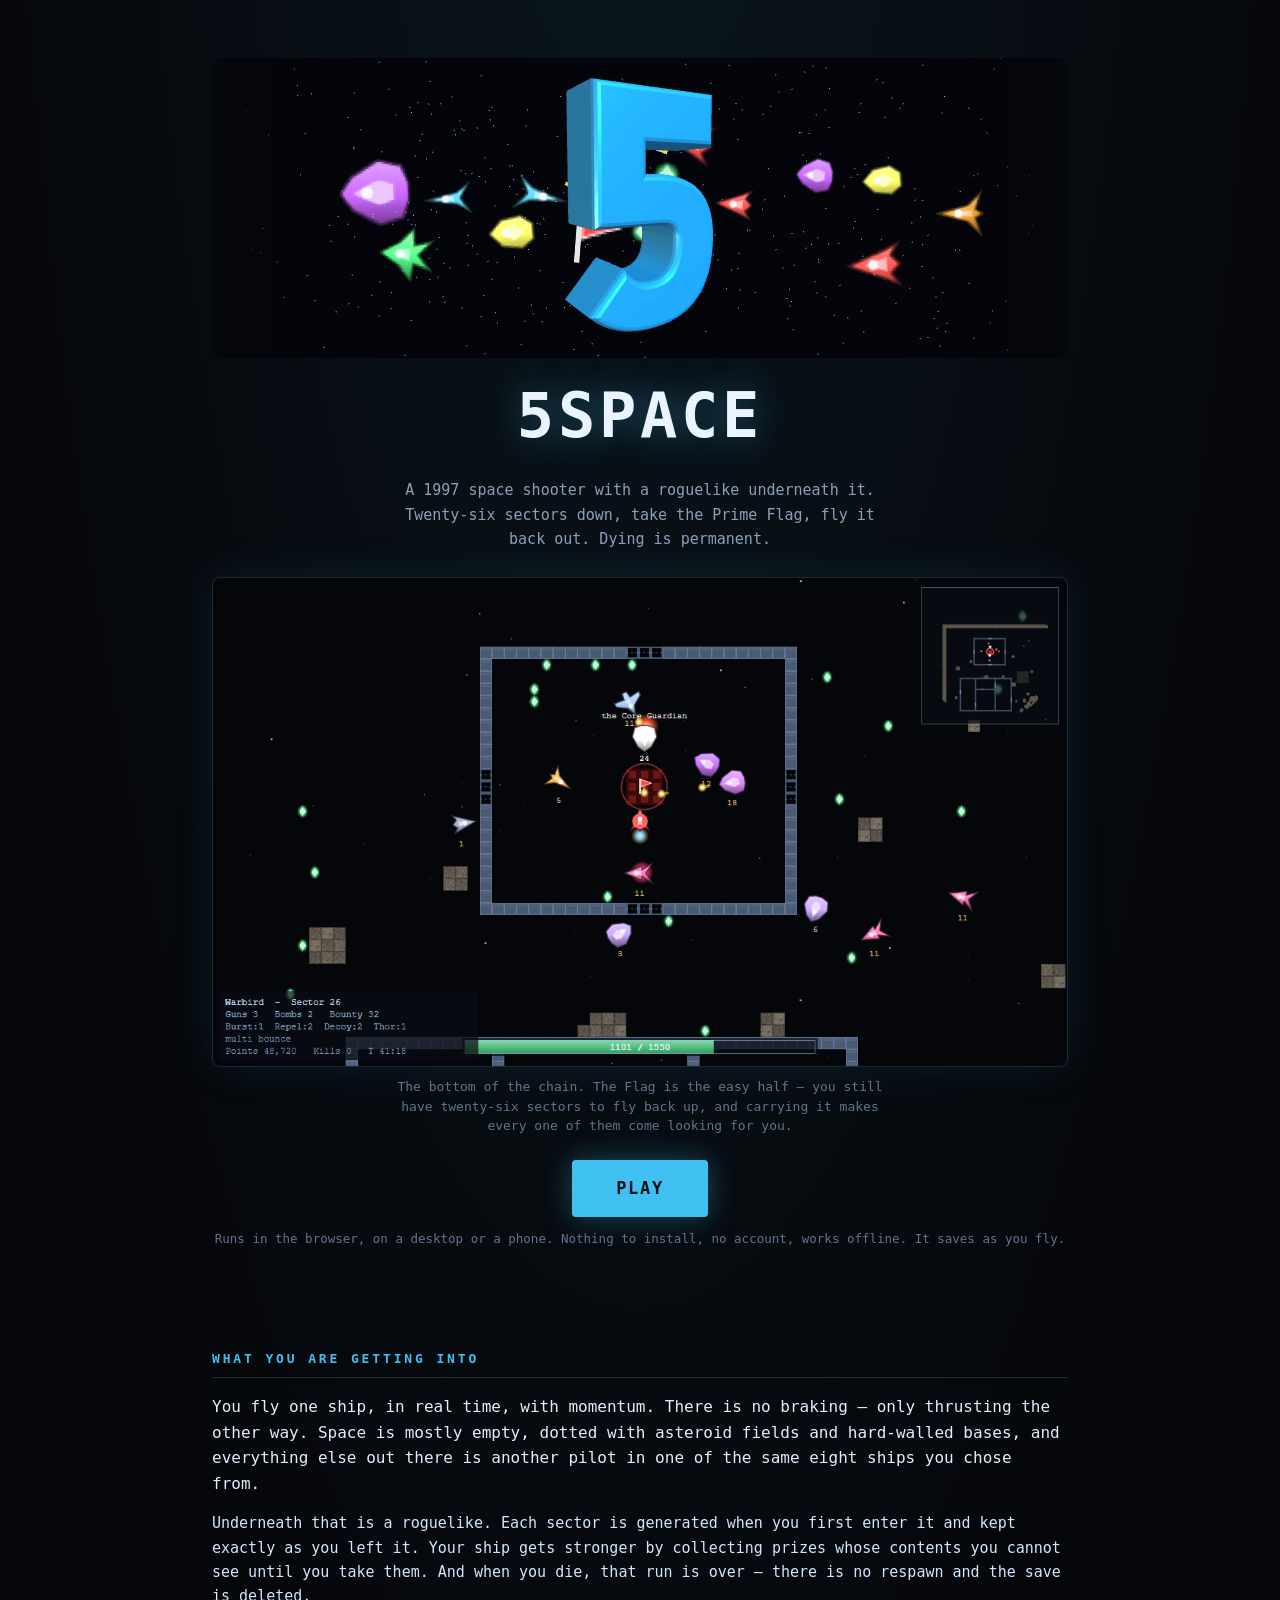
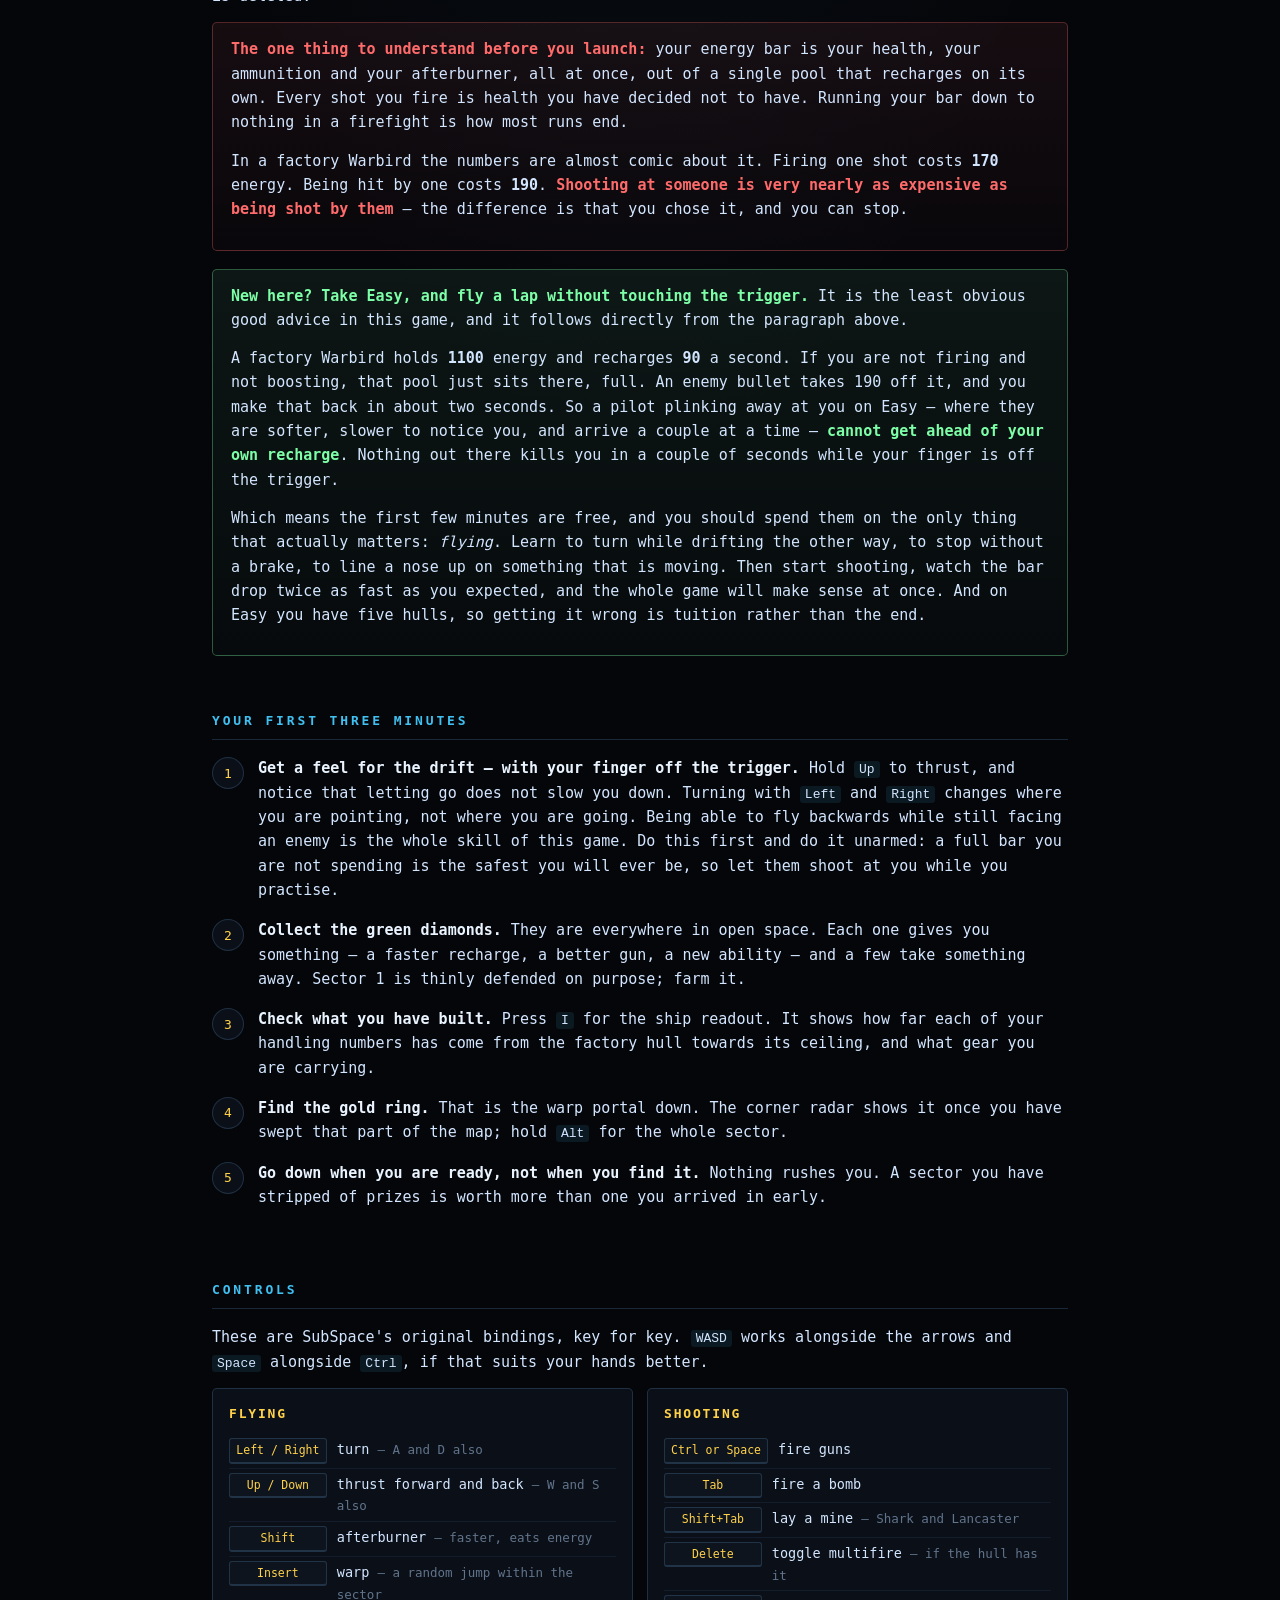
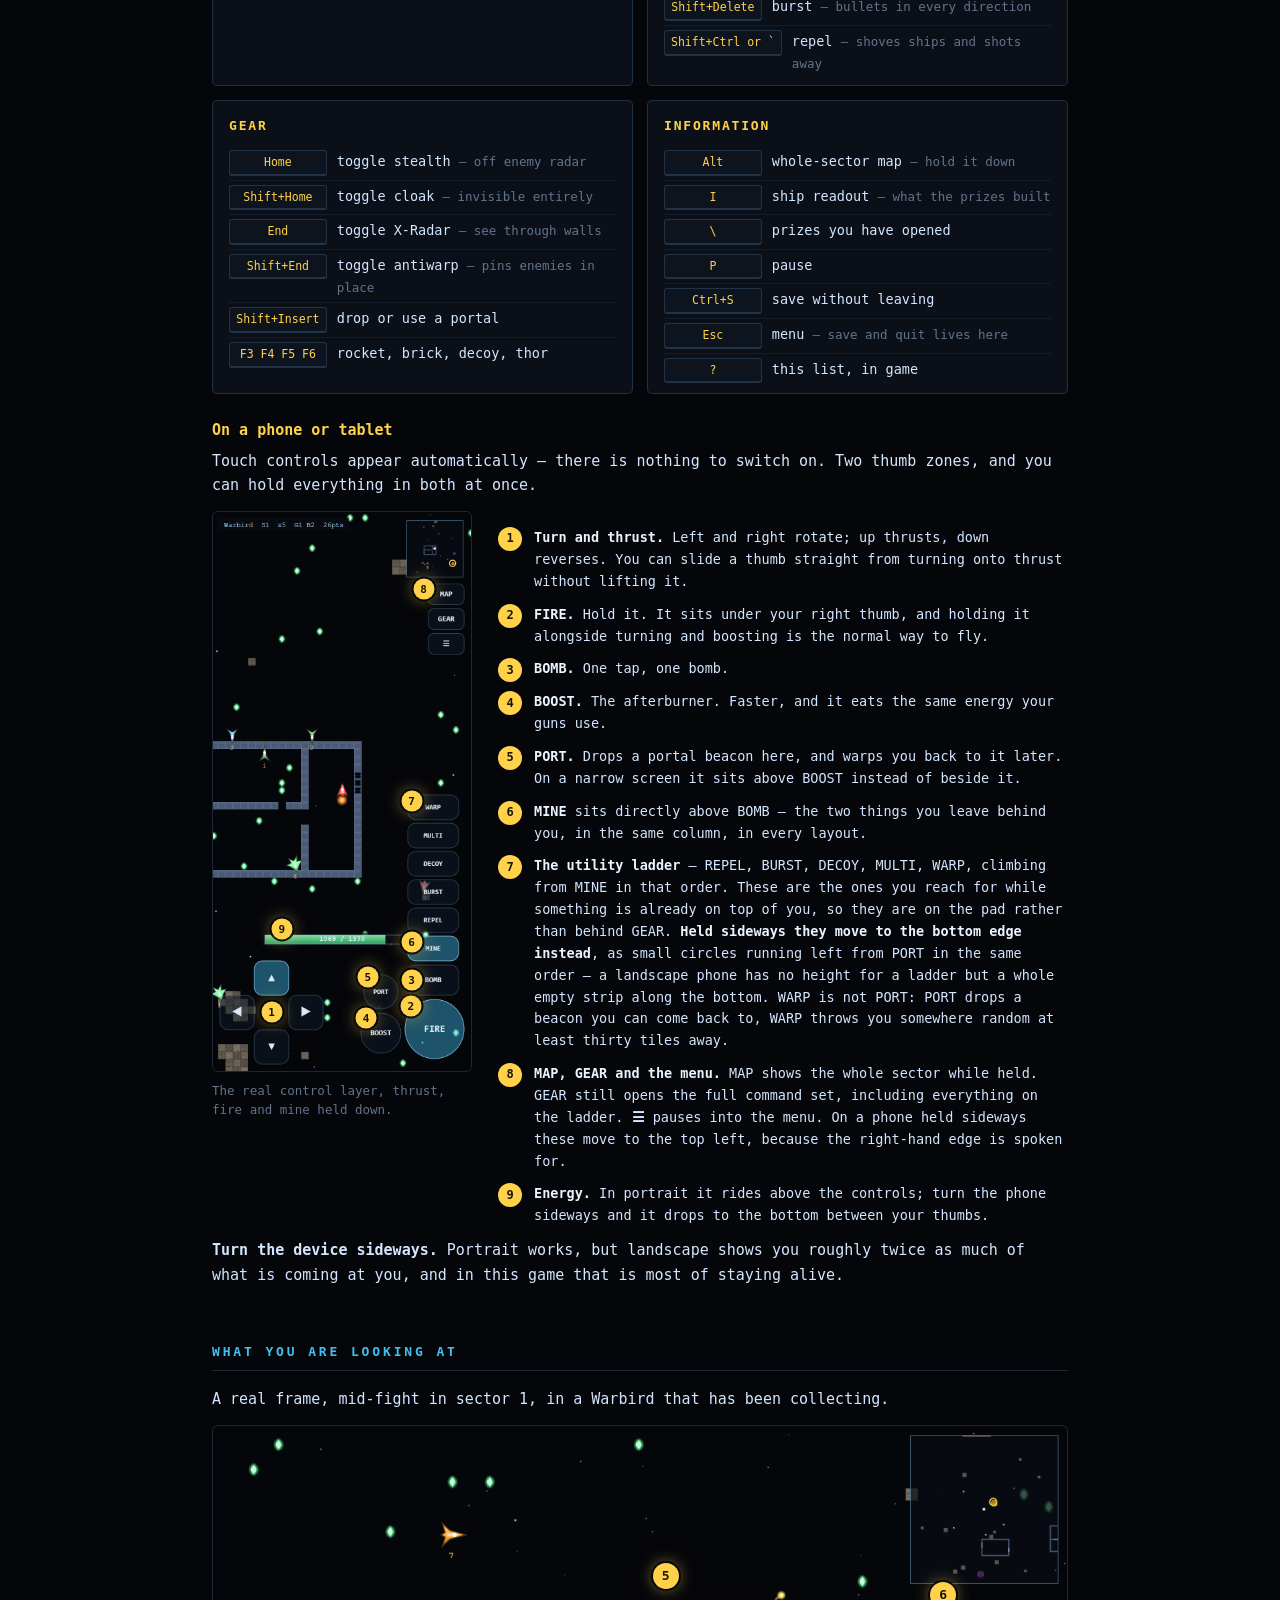
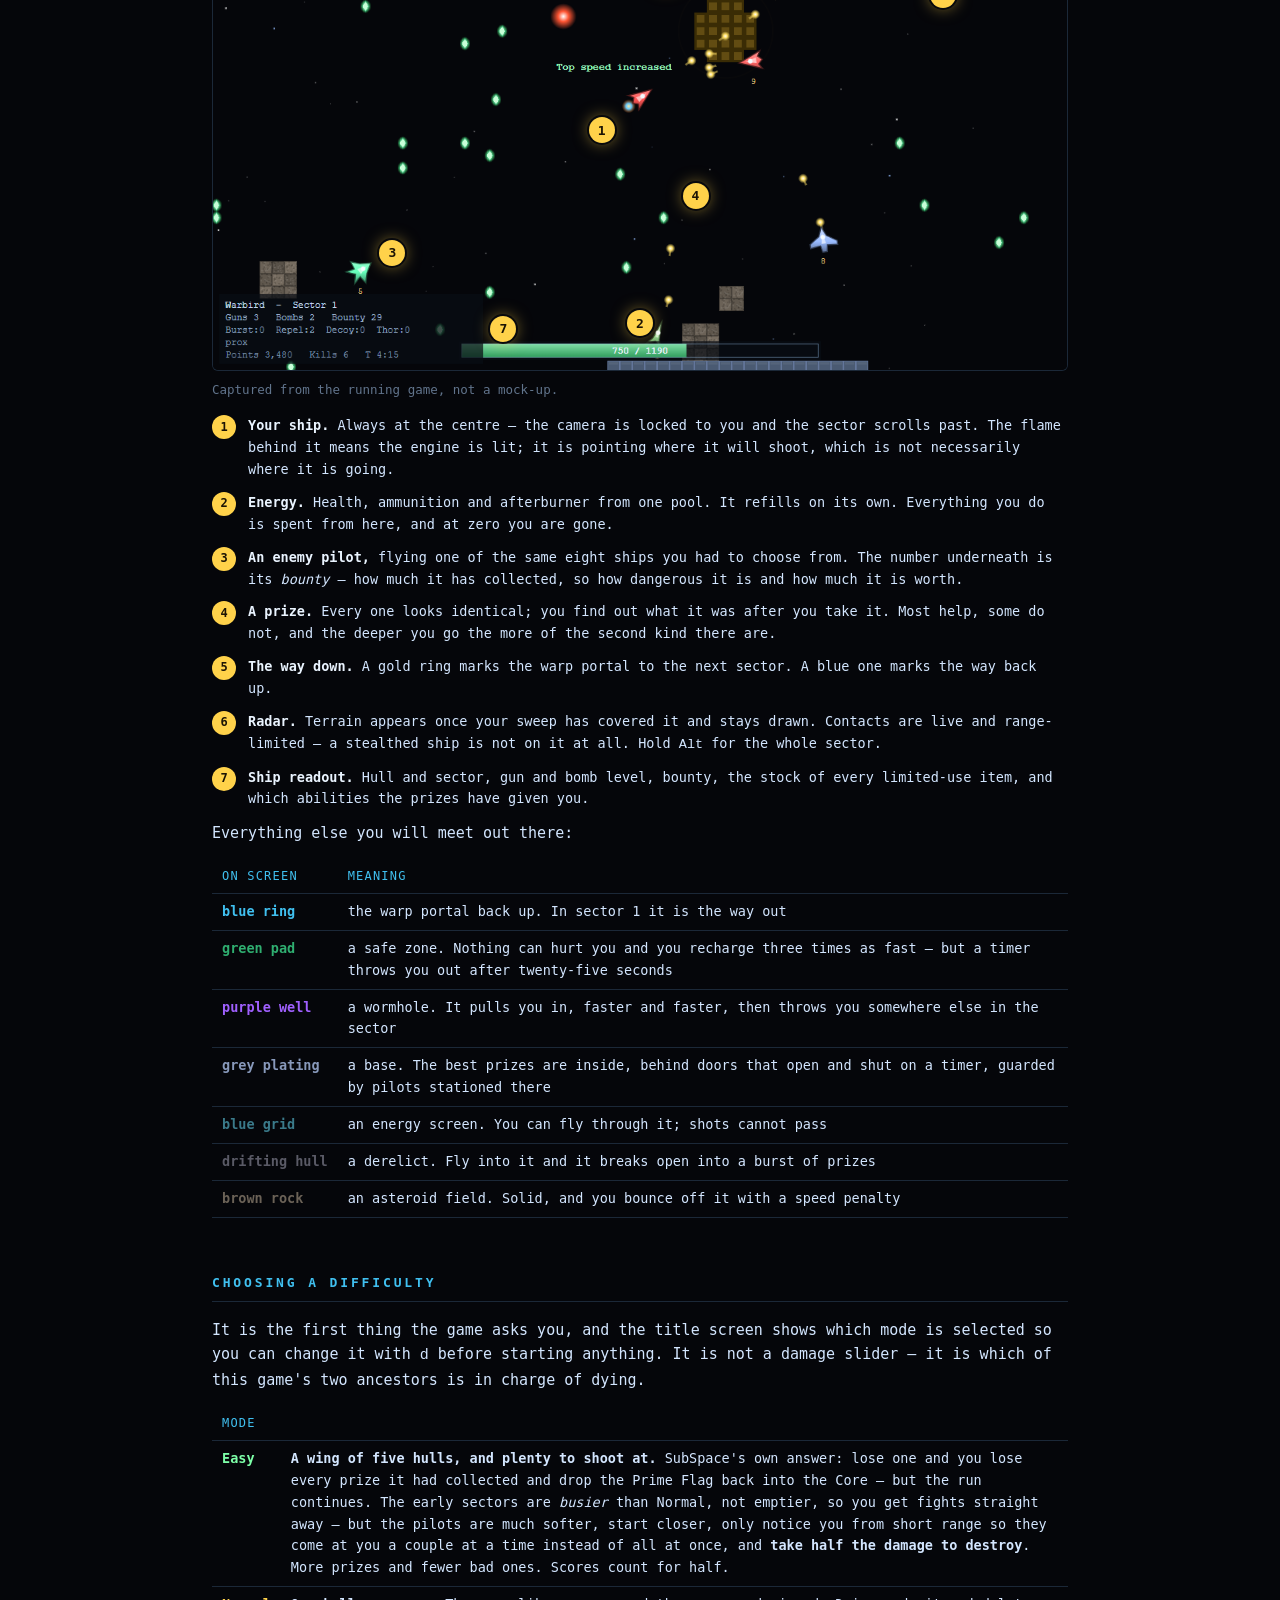
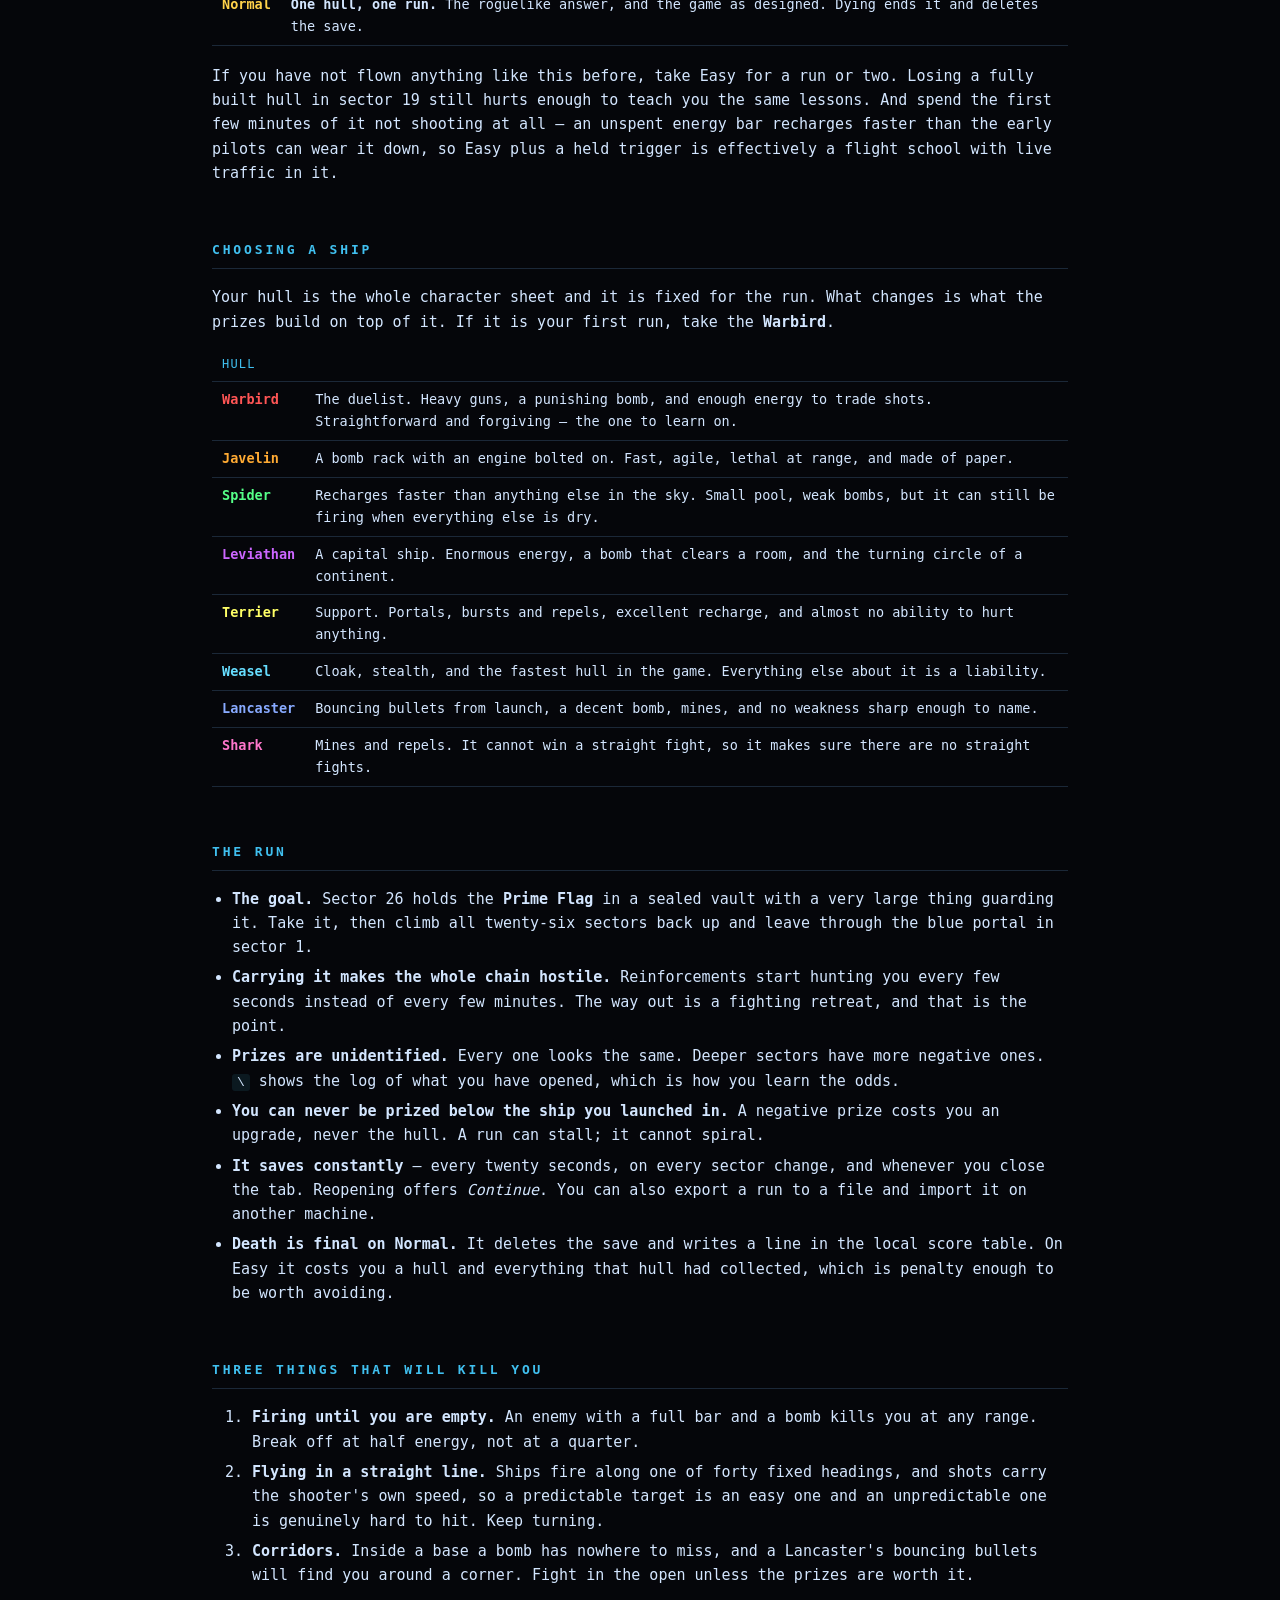
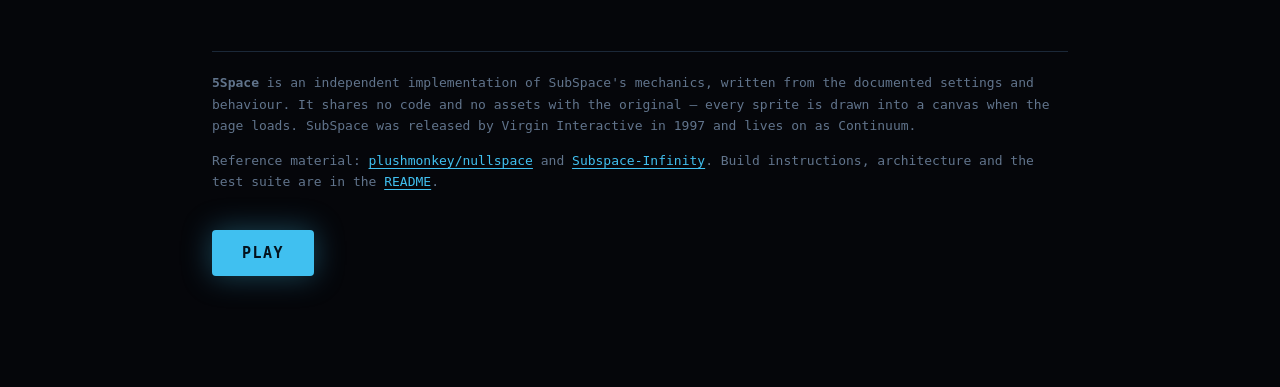
==== commit d7415279: "Easy guide starting advise added Easy, learn to fly, advice added" ====
--- a/index.html
+++ b/index.html
@@ -230,6 +230,14 @@
   }
   .callout strong { color: var(--red); }
 
+  /* The same shape in green: the red callout is a warning, this one is an
+     invitation, and they sit next to each other. */
+  .callout.friendly {
+    background: linear-gradient(180deg, rgba(125,255,168,0.07), rgba(125,255,168,0.02));
+    border-color: rgba(125,255,168,0.32);
+  }
+  .callout.friendly strong { color: var(--green); }
+
   footer {
     margin-top: 64px; padding-top: 20px;
     border-top: 1px solid var(--edge);
@@ -320,15 +328,38 @@
 your health, your ammunition and your afterburner, all at once, out of a single pool that
 recharges on its own. Every shot you fire is health you have decided not to have. Running
 your bar down to nothing in a firefight is how most runs end.</p>
+<p>In a factory Warbird the numbers are almost comic about it. Firing one shot costs
+<b>170</b> energy. Being hit by one costs <b>190</b>. <strong>Shooting at someone is very
+nearly as expensive as being shot by them</strong> &mdash; the difference is that you chose
+it, and you can stop.</p>
 </div>
 
+<div class="callout friendly">
+<p><strong>New here? Take Easy, and fly a lap without touching the trigger.</strong>
+It is the least obvious good advice in this game, and it follows directly from the
+paragraph above.</p>
+<p>A factory Warbird holds <b>1100</b> energy and recharges <b>90</b> a second. If you are
+not firing and not boosting, that pool just sits there, full. An enemy bullet takes 190 off
+it, and you make that back in about two seconds. So a pilot plinking away at you on Easy
+&mdash; where they are softer, slower to notice you, and arrive a couple at a time &mdash;
+<strong>cannot get ahead of your own recharge</strong>. Nothing out there kills you in a
+couple of seconds while your finger is off the trigger.</p>
+<p>Which means the first few minutes are free, and you should spend them on the only thing
+that actually matters: <em>flying</em>. Learn to turn while drifting the other way, to stop
+without a brake, to line a nose up on something that is moving. Then start shooting, watch
+the bar drop twice as fast as you expected, and the whole game will make sense at once.
+And on Easy you have five hulls, so getting it wrong is tuition rather than the end.</p>
+</div>
+
 <h2>Your first three minutes</h2>
 
 <ol class="steps">
-  <li><b>Get a feel for the drift.</b> Hold <code>Up</code> to thrust, and notice that
-    letting go does not slow you down. Turning with <code>Left</code> and <code>Right</code>
-    changes where you are pointing, not where you are going. Being able to fly backwards
-    while still facing an enemy is the whole skill of this game.</li>
+  <li><b>Get a feel for the drift &mdash; with your finger off the trigger.</b> Hold
+    <code>Up</code> to thrust, and notice that letting go does not slow you down. Turning
+    with <code>Left</code> and <code>Right</code> changes where you are pointing, not where
+    you are going. Being able to fly backwards while still facing an enemy is the whole
+    skill of this game. Do this first and do it unarmed: a full bar you are not spending is
+    the safest you will ever be, so let them shoot at you while you practise.</li>
   <li><b>Collect the green diamonds.</b> They are everywhere in open space. Each one gives
     you something &mdash; a faster recharge, a better gun, a new ability &mdash; and a few
     take something away. Sector 1 is thinly defended on purpose; farm it.</li>
@@ -518,7 +549,10 @@
 </table>
 
 <p class="note">If you have not flown anything like this before, take Easy for a run or two.
-Losing a fully built hull in sector 19 still hurts enough to teach you the same lessons.</p>
+Losing a fully built hull in sector 19 still hurts enough to teach you the same lessons.
+And spend the first few minutes of it not shooting at all &mdash; an unspent energy bar
+recharges faster than the early pilots can wear it down, so Easy plus a held trigger is
+effectively a flight school with live traffic in it.</p>
 
 <h2>Choosing a ship</h2>
 
